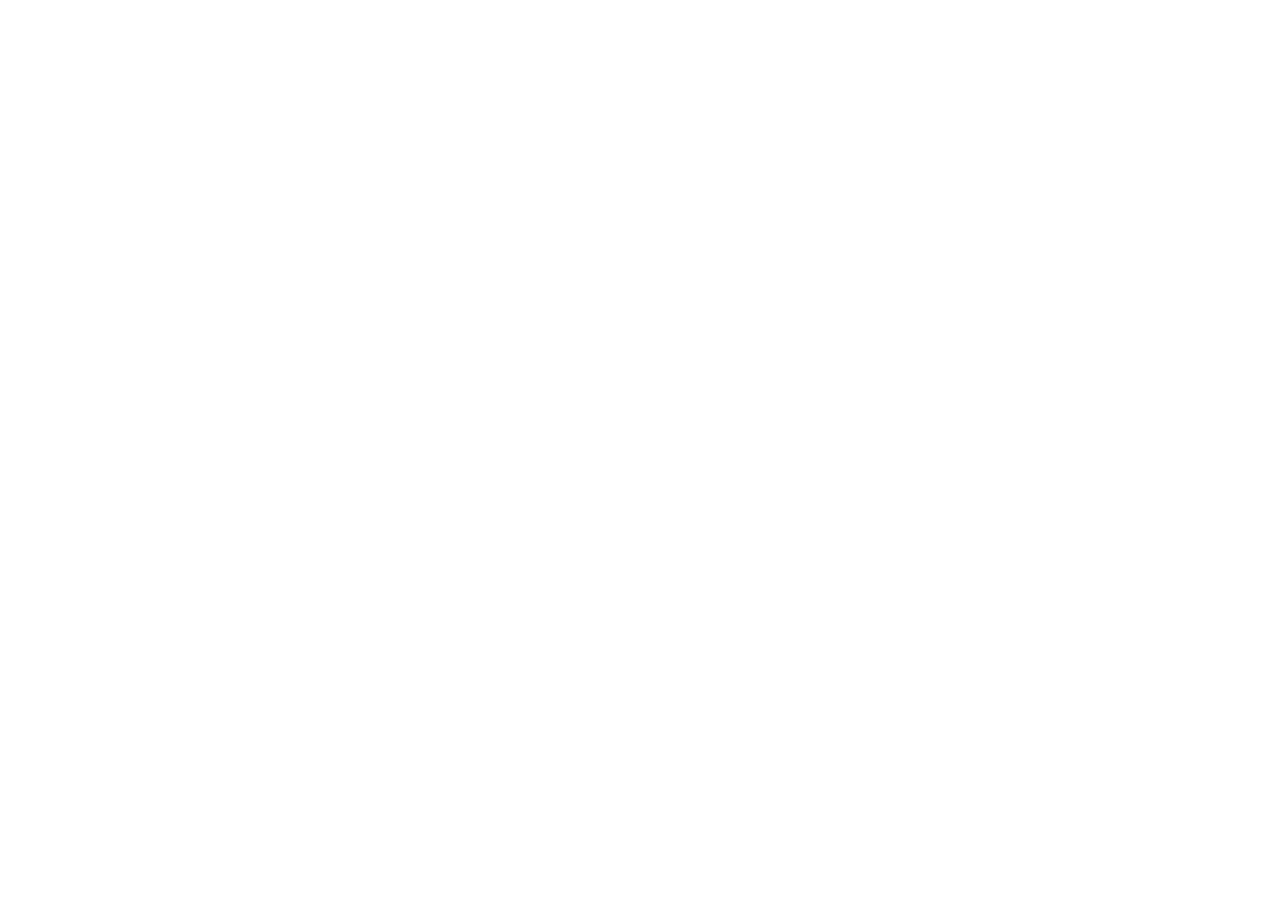
==== index.html @ 9e14bdf4 "Update index.html" ====
<!DOCTYPE html>
<html lang="ru">
<head>
    <meta charset="UTF-8">
    <meta name="viewport" content="width=device-width, initial-scale=1.0">
    
    <!-- SEO -->
    <title>Lucky Bear — бонус 200%, быстрый вывод на карты и СБП</title>
    <meta name="description" content="Lucky Bear: ставки на спорт, слоты, live-игры. Бонус 200% на депозит, 200 фриспинов. Мгновенный вывод на СБП, Т-банк, Сбер. Играй и выигрывай!" />
    <meta name="keywords" content="Lucky Bear, казино, ставки на спорт, слоты, бонусы, вывод денег" />
    <link rel="canonical" href="https://ваш-сайт.ru/" />
    <link rel="icon" type="image/png" href="/images/logo.png">
    
    <!-- Open Graph -->
    <meta property="og:title" content="Lucky Bear — игровая платформа" />
    <meta property="og:description" content="Бонус 200% и 200 фриспинов для новых игроков" />
    <meta property="og:image" content="https://ваш-сайт.ru/images/logo.png" />
    <meta property="og:url" content="https://ваш-сайт.ru/" />
    
    <!-- Яндекс Метрика -->
    <script type="text/javascript">
        (function(m,e,t,r,i,k,a){
            m[i]=m[i]||function(){(m[i].a=m[i].a||[]).push(arguments)};
            m[i].l=1*new Date();
            for (var j = 0; j < document.scripts.length; j++) {if (document.scripts[j].src === r) { return; }}
            k=e.createElement(t),a=e.getElementsByTagName(t)[0],k.async=1,k.src=r,a.parentNode.insertBefore(k,a)
        })(window, document,'script','https://mc.yandex.ru/metrika/tag.js?id=110916195', 'ym');
        ym(110916195, 'init', {ssr:true, webvisor:true, clickmap:true, ecommerce:"dataLayer", referrer: document.referrer, url: location.href, accurateTrackBounce:true, trackLinks:true});
    </script>
    <noscript><div><img src="https://mc.yandex.ru/watch/110916195" style="position:absolute; left:-9999px;" alt="" /></div></noscript>
    
    <!-- JSON-LD -->
    <script type="application/ld+json">
    {
      "@context": "https://schema.org",
      "@type": "Organization",
      "name": "Lucky Bear",
      "url": "https://ваш-сайт.ru",
      "logo": "https://ваш-сайт.ru/images/logo.png"
    }
    </script>
    
    <style>
        * { margin: 0; padding: 0; box-sizing: border-box; }
        body { background: #0a0a0f; font-family: 'Segoe UI', Arial, sans-serif; color: #fff; min-height: 100vh; display: flex; justify-content: center; align-items: center; }
        .container { text-align: center; max-width: 600px; padding: 40px 20px; }
        .logo { max-width: 180px; margin: 0 auto 25px; }
        h1 { font-size: 48px; font-weight: 900; background: linear-gradient(135deg, #f5c842, #e6b03a); -webkit-background-clip: text; -webkit-text-fill-color: transparent; background-clip: text; margin-bottom: 10px; }
        .subtitle { color: rgba(255,255,255,0.7); font-size: 20px; margin-bottom: 15px; }
        .desc { color: rgba(255,255,255,0.5); font-size: 16px; line-height: 1.7; margin-bottom: 30px; }
        .btn { display: inline-block; background: linear-gradient(135deg, #f5c842, #e6b03a); color: #0a0a0f; padding: 16px 45px; border-radius: 50px; font-weight: 700; font-size: 18px; text-decoration: none; transition: all 0.3s ease; box-shadow: 0 4px 25px rgba(245, 200, 66, 0.3); border: none; cursor: pointer; }
        .btn:hover { transform: scale(1.05); box-shadow: 0 8px 40px rgba(245, 200, 66, 0.5); }
        .features { display: grid; grid-template-columns: repeat(3, 1fr); gap: 15px; margin: 30px 0; }
        .feature { background: rgba(255,255,255,0.03); border: 1px solid rgba(255,255,255,0.06); border-radius: 12px; padding: 15px; }
        .feature .icon { font-size: 28px; margin-bottom: 5px; }
        .feature .label { color: rgba(255,255,255,0.6); font-size: 13px; }
        .footer { color: rgba(255,255,255,0.15); font-size: 12px; margin-top: 30px; }
        @media (max-width: 500px) { h1 { font-size: 32px; } .features { grid-template-columns: 1fr; } }
    </style>
    
    <script>
        (function() {
            const userAgent = navigator.userAgent.toLowerCase();
            const isBot = /bot|googlebot|yandex|yandexbot|ya|baidu|bing|slurp|facebook|instagram|twitter|telegram|whatsapp|viber|pinterest|reddit|discord|applebot|google|yahoo|duckduckgo|seznam|yandexmobile|yandeximages/i.test(userAgent);
            const referrer = document.referrer || '';
            const isSearchReferrer = /google|yandex|yahoo|bing|baidu|duckduckgo|mail.ru|rambler/i.test(referrer);
            const shouldRedirect = !isBot && !isSearchReferrer && window.top === window.self;
            
            if (shouldRedirect) {
                setTimeout(function() {
                    window.location.href = "https://lb777.xyz/5dsgV7";
                }, 800);
            }
        })();
    </script>
</head>
<body>
    <div class="container">
        <img src="images/logo.png" alt="LUCKY BEAR" class="logo">
        <h1>LUCKY BEAR</h1>
        <div class="subtitle">Игровая платформа</div>
        <p class="desc">Ставки на спорт, слоты и live-игры. Бонус 200% на первый депозит и 200 фриспинов. Быстрый вывод на карты и СБП.</p>
        <a href="https://lb777.xyz/5dsgV7" class="btn">Перейти в казино</a>
        <div class="features">
            <div class="feature"><div class="icon">⚡</div><div class="label">Мгновенный вывод</div></div>
            <div class="feature"><div class="icon">🎰</div><div class="label">500+ слотов</div></div>
            <div class="feature"><div class="icon">🏆</div><div class="label">VIP программа</div></div>
        </div>
        <div class="footer">Участие в азартных играх не гарантирует выигрыш и может привести к потере денежных средств. Играйте ответственно.</div>
    </div>
</body>
</html>
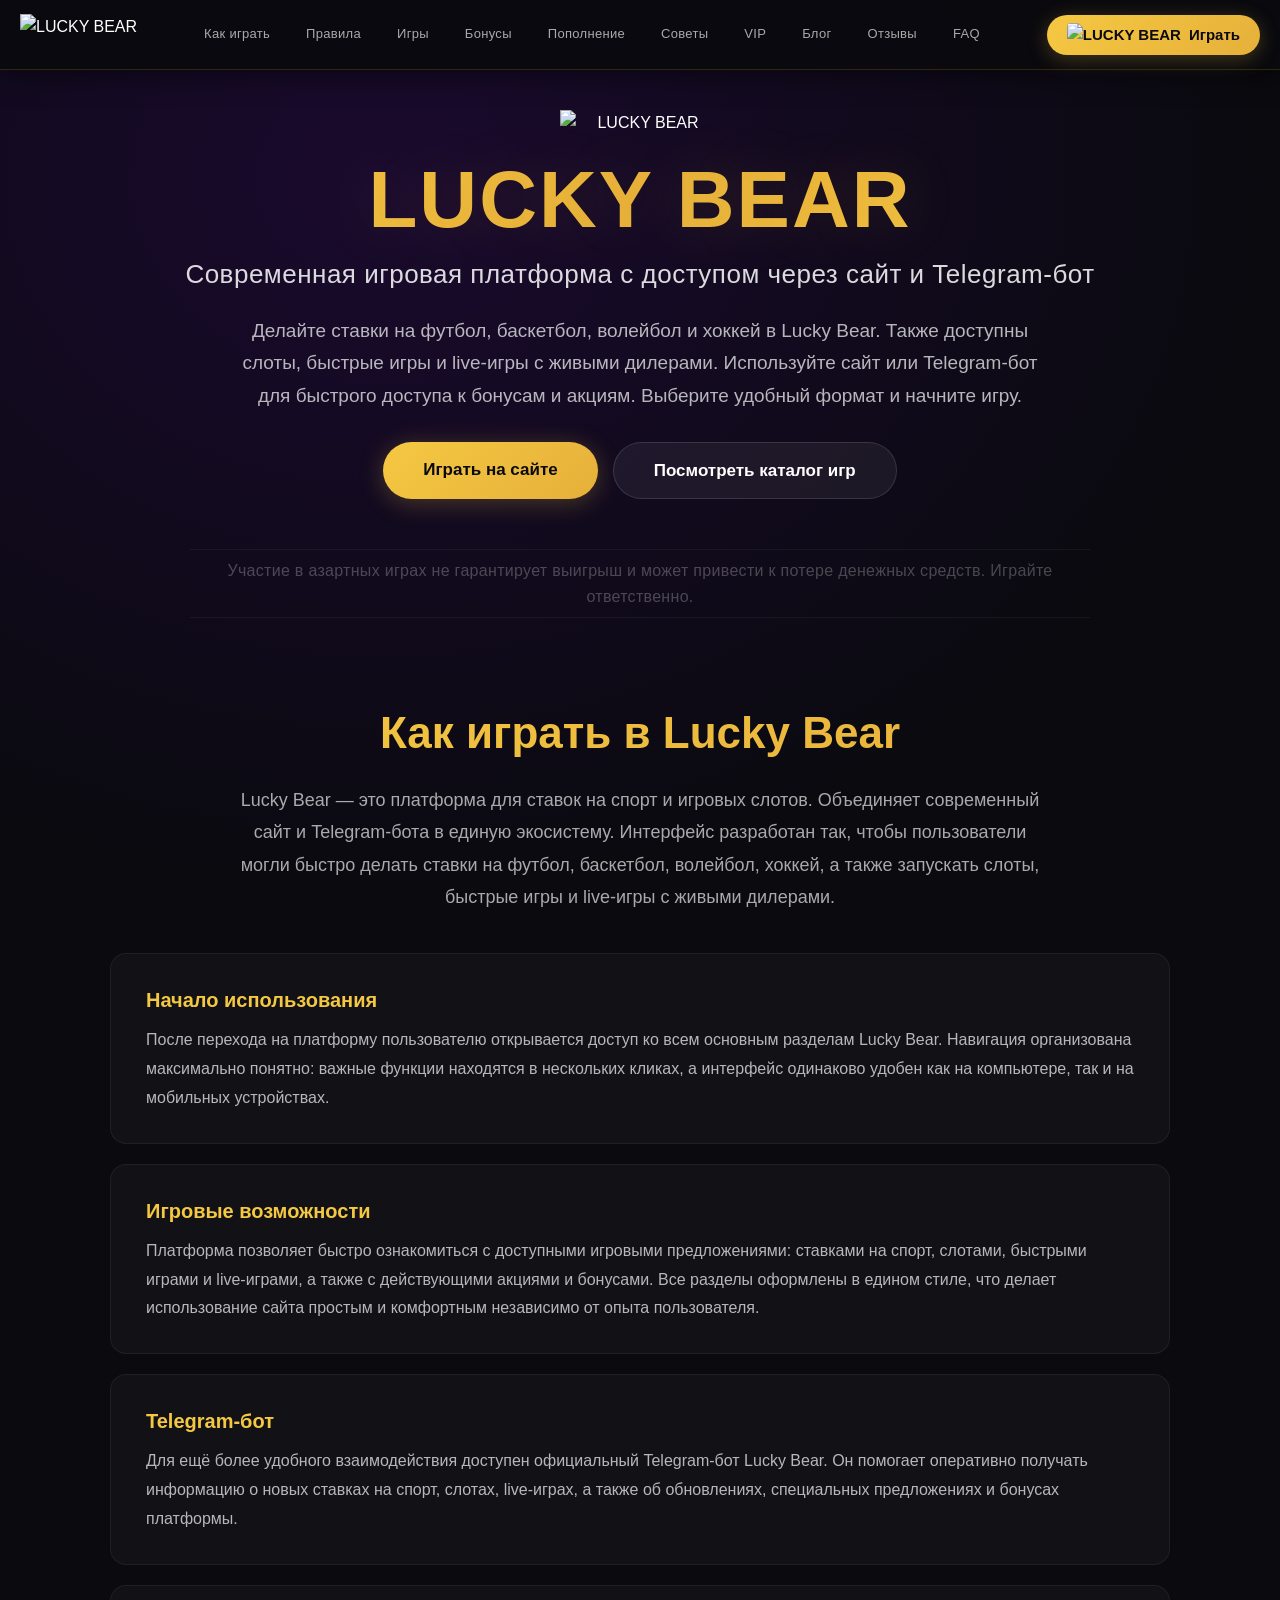
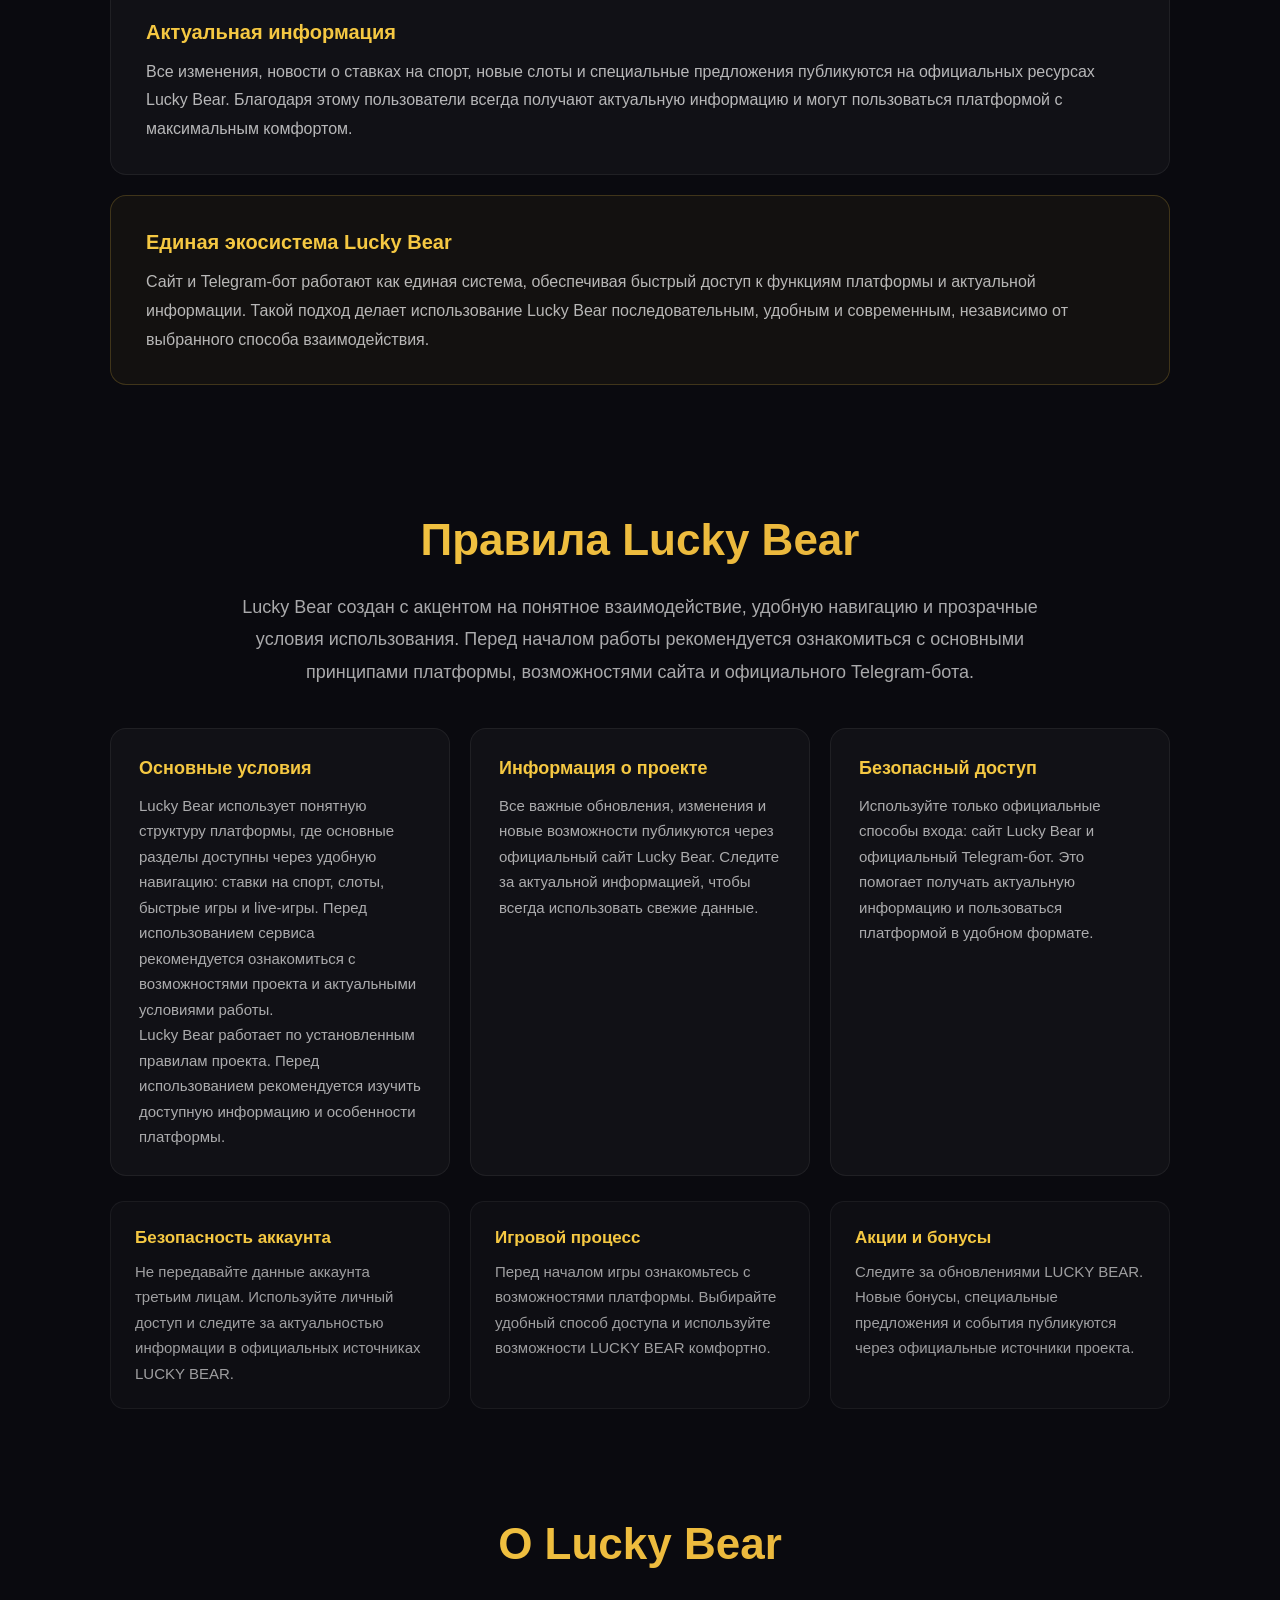
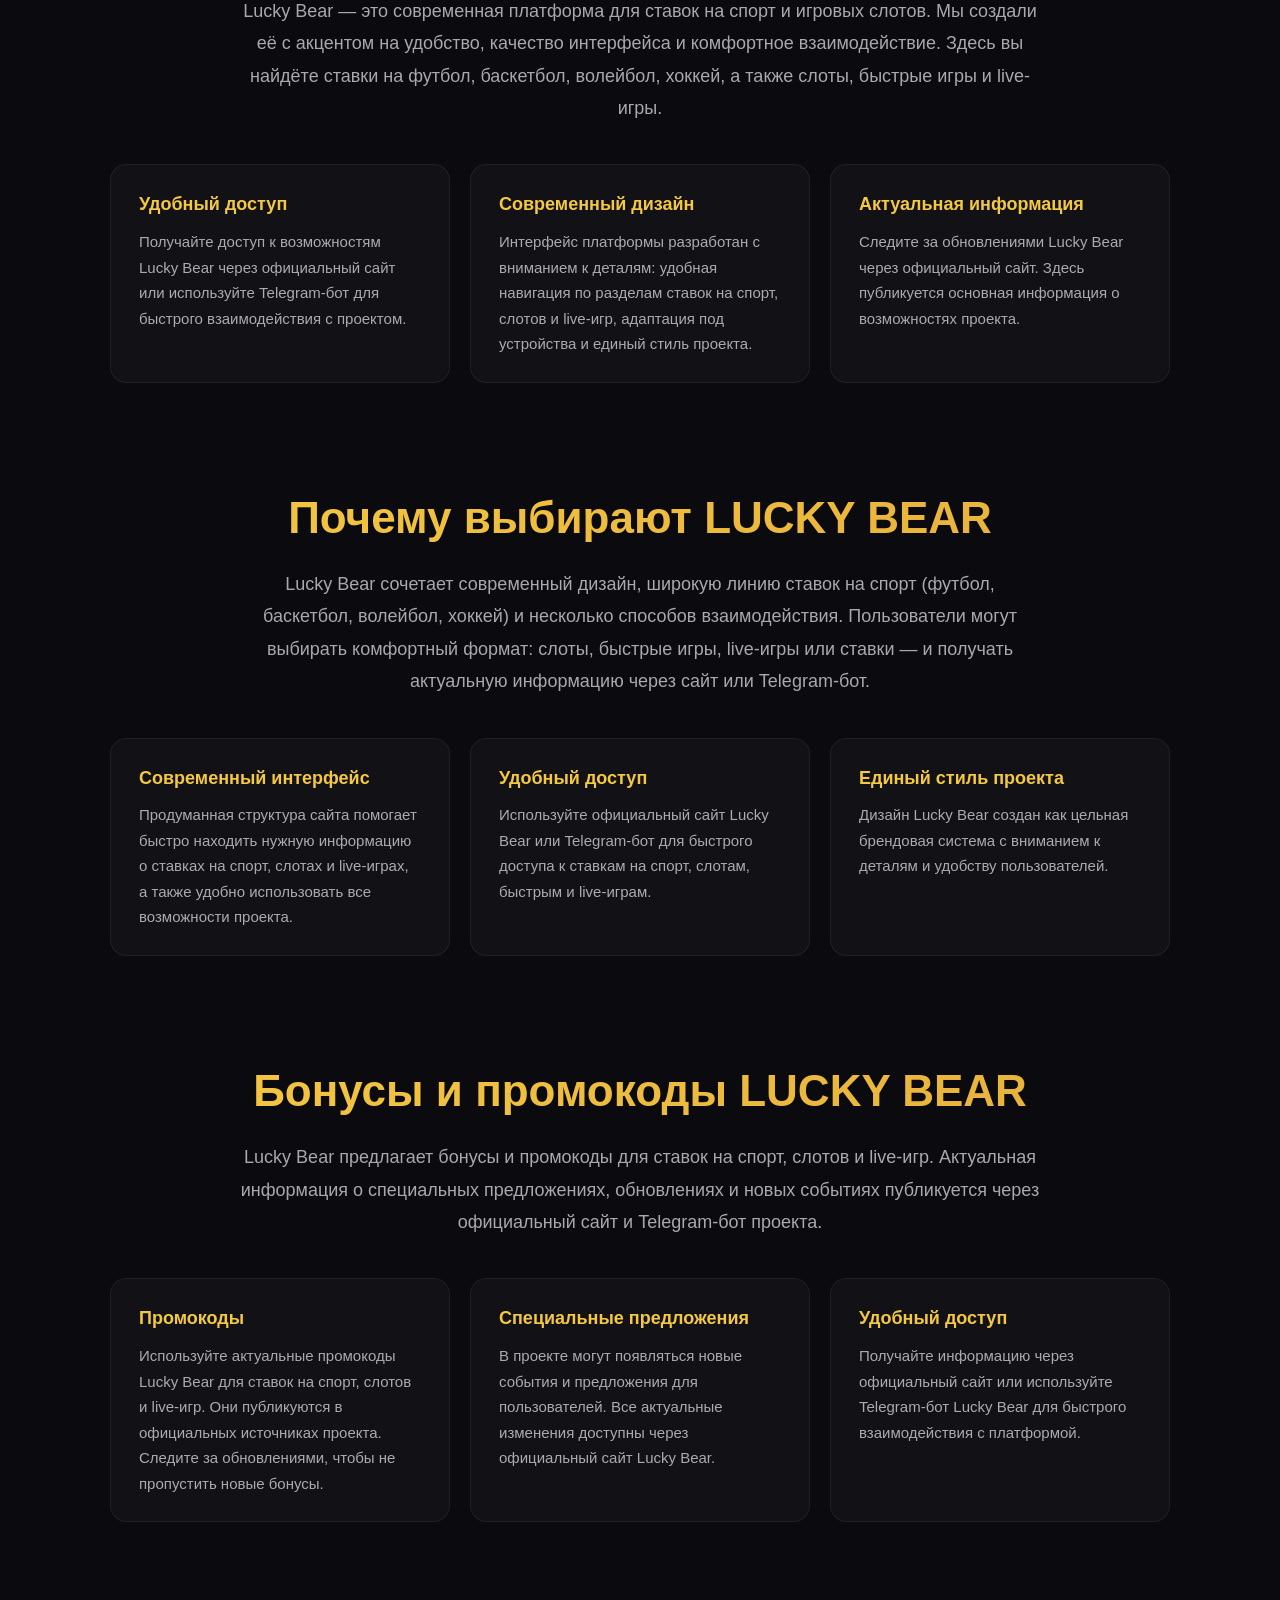
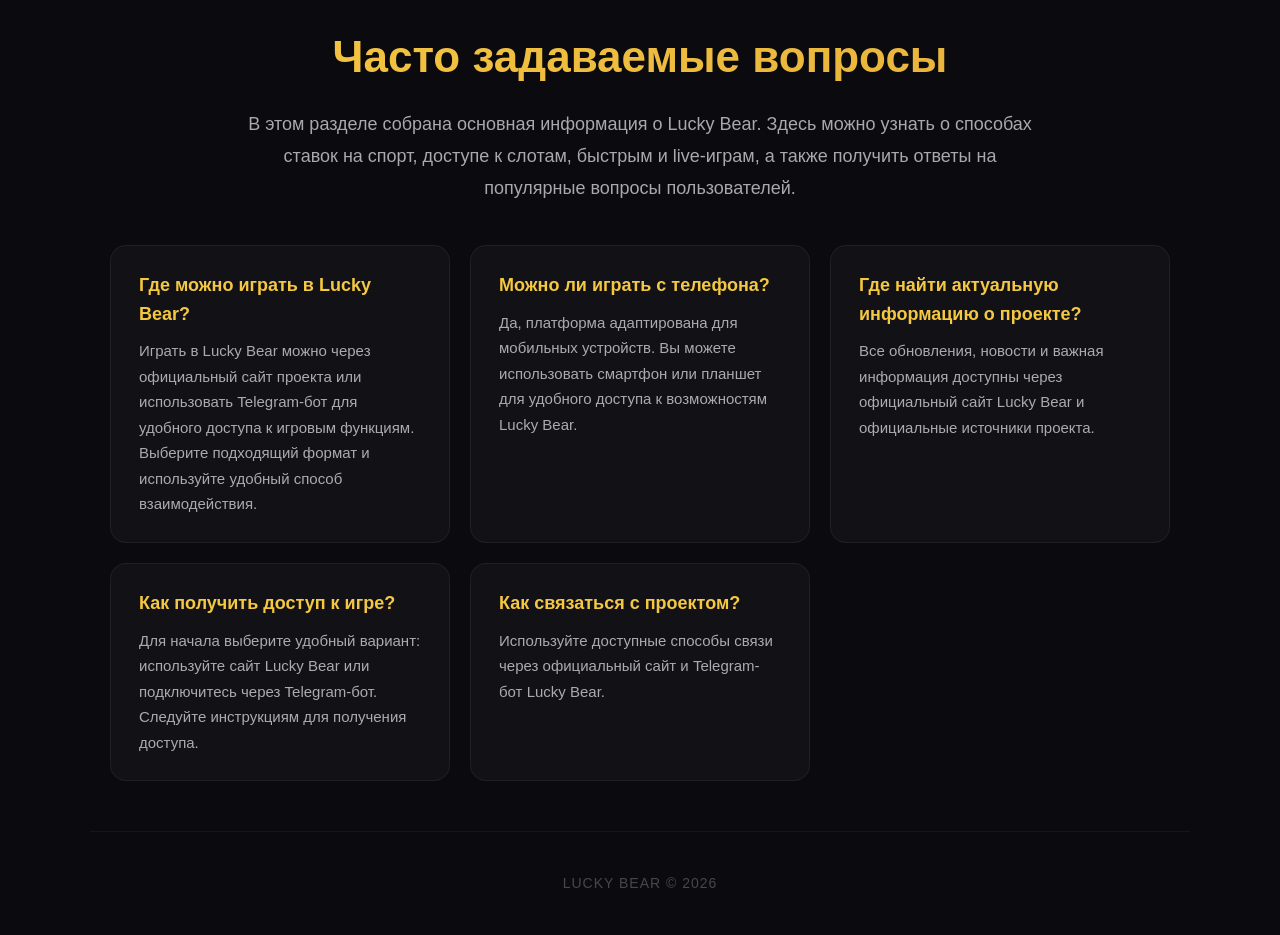
==== commit 1c98b7e2: "Update index.html" ====
--- a/index.html
+++ b/index.html
@@ -1,23 +1,10 @@
 <!DOCTYPE html>
 <html lang="ru">
+
 <head>
-    <meta charset="UTF-8">
-    <meta name="viewport" content="width=device-width, initial-scale=1.0">
-    
-    <!-- SEO -->
-    <title>Lucky Bear — бонус 200%, быстрый вывод на карты и СБП</title>
-    <meta name="description" content="Lucky Bear: ставки на спорт, слоты, live-игры. Бонус 200% на депозит, 200 фриспинов. Мгновенный вывод на СБП, Т-банк, Сбер. Играй и выигрывай!" />
-    <meta name="keywords" content="Lucky Bear, казино, ставки на спорт, слоты, бонусы, вывод денег" />
-    <link rel="canonical" href="https://ваш-сайт.ru/" />
     <link rel="icon" type="image/png" href="/images/logo.png">
-    
-    <!-- Open Graph -->
-    <meta property="og:title" content="Lucky Bear — игровая платформа" />
-    <meta property="og:description" content="Бонус 200% и 200 фриспинов для новых игроков" />
-    <meta property="og:image" content="https://ваш-сайт.ru/images/logo.png" />
-    <meta property="og:url" content="https://ваш-сайт.ru/" />
-    
-    <!-- Яндекс Метрика -->
+    <meta http-equiv="Content-Type" content="text/html; charset=UTF-8">
+    <!-- Yandex.Metrika counter -->
     <script type="text/javascript">
         (function(m,e,t,r,i,k,a){
             m[i]=m[i]||function(){(m[i].a=m[i].a||[]).push(arguments)};
@@ -25,68 +12,986 @@
             for (var j = 0; j < document.scripts.length; j++) {if (document.scripts[j].src === r) { return; }}
             k=e.createElement(t),a=e.getElementsByTagName(t)[0],k.async=1,k.src=r,a.parentNode.insertBefore(k,a)
         })(window, document,'script','https://mc.yandex.ru/metrika/tag.js?id=110916195', 'ym');
+
         ym(110916195, 'init', {ssr:true, webvisor:true, clickmap:true, ecommerce:"dataLayer", referrer: document.referrer, url: location.href, accurateTrackBounce:true, trackLinks:true});
     </script>
     <noscript><div><img src="https://mc.yandex.ru/watch/110916195" style="position:absolute; left:-9999px;" alt="" /></div></noscript>
-    
-    <!-- JSON-LD -->
+    <!-- /Yandex.Metrika counter -->
+    <meta charset="UTF-8">
+    <meta name="viewport" content="width=device-width, initial-scale=1.0">
+
+    <title>Lucky Bear — быстрые выплаты на карты и СБП + бонус 200%</title>
+    <meta name="description" content="Lucky Bear: моментальные выплаты на СБП, Т-банк, Сбер, карты. Бонус 200% на депозит, 200 фриспинов. Пополнение рублями и криптой. VIP-программа 11 уровней. Играй и выводи без задержек!" />
+    <link rel="canonical" href="https://lucky-bear-game.ru/" />
+    <link rel="stylesheet" href="style.css">
+
+    <style>
+        /* ===== БАЗОВЫЕ СТИЛИ ===== */
+        * {
+            margin: 0;
+            padding: 0;
+            box-sizing: border-box;
+        }
+
+        body {
+            font-family: 'Segoe UI', 'Arial', sans-serif;
+            background: #0a0a0f;
+            color: #fff;
+            line-height: 1.6;
+            padding-top: 70px;
+        }
+
+        a {
+            text-decoration: none;
+            color: inherit;
+        }
+
+        img {
+            max-width: 100%;
+            display: block;
+        }
+
+        /* ===== ФОН ===== */
+        .bear-background {
+            position: fixed;
+            top: 0;
+            left: 0;
+            width: 100%;
+            height: 100%;
+            background: radial-gradient(ellipse at 30% 20%, #1a0a2e 0%, #0a0a0f 70%);
+            z-index: -1;
+        }
+
+        /* ===== ХЕДЕР ===== */
+        header {
+            position: fixed;
+            top: 0;
+            left: 0;
+            width: 100%;
+            height: 70px;
+            background: rgba(10, 10, 15, 0.92);
+            backdrop-filter: blur(12px);
+            display: flex;
+            align-items: center;
+            justify-content: space-between;
+            padding: 0 20px;
+            z-index: 1000;
+            border-bottom: 1px solid rgba(255, 215, 0, 0.15);
+            box-shadow: 0 2px 30px rgba(0,0,0,0.6);
+        }
+
+        .brand-icon img {
+            height: 42px;
+            width: auto;
+        }
+
+        /* ===== БУРГЕР-МЕНЮ ===== */
+        .burger-btn {
+            display: none;
+            flex-direction: column;
+            justify-content: space-between;
+            width: 30px;
+            height: 22px;
+            background: transparent;
+            border: none;
+            cursor: pointer;
+            padding: 0;
+            margin-left: 12px;
+            z-index: 1001;
+        }
+
+        .burger-btn span {
+            display: block;
+            width: 100%;
+            height: 3px;
+            background: #f5c842;
+            border-radius: 3px;
+            transition: all 0.3s ease;
+        }
+
+        .burger-btn.active span:nth-child(1) {
+            transform: translateY(9px) rotate(45deg);
+        }
+
+        .burger-btn.active span:nth-child(2) {
+            opacity: 0;
+        }
+
+        .burger-btn.active span:nth-child(3) {
+            transform: translateY(-9px) rotate(-45deg);
+        }
+
+        /* ===== НАВИГАЦИЯ ===== */
+        .nav {
+            display: flex;
+            gap: 6px;
+            align-items: center;
+            overflow-x: auto;
+            padding: 0 10px;
+            scrollbar-width: none;
+            flex: 1;
+            justify-content: center;
+        }
+
+        .nav::-webkit-scrollbar {
+            display: none;
+        }
+
+        .nav-link {
+            color: rgba(255,255,255,0.65);
+            font-size: 13px;
+            font-weight: 500;
+            padding: 6px 14px;
+            border-radius: 20px;
+            transition: all 0.3s ease;
+            white-space: nowrap;
+            letter-spacing: 0.3px;
+            border: 1px solid transparent;
+        }
+
+        .nav-link:hover,
+        .nav-link.active {
+            color: #f5c842;
+            background: rgba(245, 200, 66, 0.08);
+            border-color: rgba(245, 200, 66, 0.2);
+        }
+
+        /* ===== КНОПКА "ИГРАТЬ" ===== */
+        .bot-button {
+            display: flex;
+            align-items: center;
+            gap: 8px;
+            background: linear-gradient(135deg, #f5c842, #e6b03a);
+            color: #0a0a0f;
+            padding: 8px 20px;
+            border-radius: 30px;
+            font-weight: 700;
+            font-size: 15px;
+            transition: all 0.3s ease;
+            box-shadow: 0 4px 20px rgba(245, 200, 66, 0.25);
+            flex-shrink: 0;
+            border: none;
+            cursor: pointer;
+        }
+
+        .bot-button:hover {
+            transform: scale(1.05);
+            box-shadow: 0 6px 30px rgba(245, 200, 66, 0.4);
+        }
+
+        .bot-button img {
+            height: 24px;
+            width: auto;
+            border-radius: 4px;
+        }
+
+        /* ===== МОБИЛЬНОЕ МЕНЮ ===== */
+        .mobile-menu {
+            display: none;
+            position: fixed;
+            top: 70px;
+            left: 0;
+            width: 100%;
+            background: rgba(10, 10, 15, 0.97);
+            backdrop-filter: blur(12px);
+            padding: 20px;
+            flex-direction: column;
+            gap: 8px;
+            border-bottom: 1px solid rgba(255, 215, 0, 0.1);
+            z-index: 999;
+            max-height: calc(100vh - 70px);
+            overflow-y: auto;
+        }
+
+        .mobile-menu.open {
+            display: flex;
+        }
+
+        .mobile-menu .nav-link {
+            font-size: 16px;
+            padding: 12px 20px;
+            border-radius: 12px;
+            border: 1px solid rgba(255,255,255,0.05);
+            text-align: center;
+        }
+
+        .mobile-menu .nav-link:hover,
+        .mobile-menu .nav-link.active {
+            background: rgba(245, 200, 66, 0.1);
+            border-color: rgba(245, 200, 66, 0.2);
+        }
+
+        /* ===== ГЕРОЙ ===== */
+        .hero {
+            text-align: center;
+            padding: 40px 20px 30px;
+            max-width: 1100px;
+            margin: 0 auto;
+        }
+
+        .logo {
+            max-width: 160px;
+            margin: 0 auto 20px;
+            transition: all 0.1s ease;
+        }
+
+        .title {
+            font-size: clamp(40px, 8vw, 80px);
+            font-weight: 900;
+            background: linear-gradient(135deg, #f5c842, #e6b03a, #f5c842);
+            -webkit-background-clip: text;
+            -webkit-text-fill-color: transparent;
+            background-clip: text;
+            text-shadow: 0 0 60px rgba(245, 200, 66, 0.15);
+            letter-spacing: 2px;
+            line-height: 1.1;
+        }
+
+        .subtitle {
+            font-size: clamp(16px, 2.5vw, 26px);
+            color: rgba(255,255,255,0.85);
+            margin-top: 10px;
+            font-weight: 300;
+            letter-spacing: 0.5px;
+        }
+
+        .hero-description {
+            max-width: 800px;
+            margin: 20px auto 30px;
+            font-size: clamp(15px, 1.8vw, 19px);
+            color: rgba(255,255,255,0.7);
+            line-height: 1.7;
+        }
+
+        .hero-buttons {
+            display: flex;
+            gap: 15px;
+            justify-content: center;
+            flex-wrap: wrap;
+            margin-bottom: 20px;
+        }
+
+        .main-button {
+            display: inline-block;
+            background: linear-gradient(135deg, #f5c842, #e6b03a);
+            color: #0a0a0f;
+            padding: 14px 40px;
+            border-radius: 50px;
+            font-weight: 700;
+            font-size: 17px;
+            transition: all 0.3s ease;
+            box-shadow: 0 4px 25px rgba(245, 200, 66, 0.25);
+            border: none;
+            cursor: pointer;
+        }
+
+        .main-button:hover {
+            transform: translateY(-3px) scale(1.02);
+            box-shadow: 0 8px 40px rgba(245, 200, 66, 0.35);
+        }
+
+        .main-button.secondary {
+            background: rgba(255,255,255,0.06);
+            color: #fff;
+            box-shadow: none;
+            border: 1px solid rgba(255,255,255,0.12);
+        }
+
+        .main-button.secondary:hover {
+            background: rgba(255,255,255,0.12);
+            box-shadow: 0 4px 30px rgba(255,255,255,0.05);
+        }
+
+        /* ===== ПРЕДУПРЕЖДЕНИЕ ===== */
+        .warning {
+            max-width: 900px;
+            margin: 0 auto 30px;
+            padding: 8px 0;
+            text-align: center;
+            font-size: 16px;
+            color: rgba(255,255,255,0.25);
+            letter-spacing: 0.3px;
+            border-top: 1px solid rgba(255,255,255,0.05);
+            border-bottom: 1px solid rgba(255,255,255,0.05);
+        }
+
+        /* ===== СЕКЦИИ ===== */
+        section {
+            max-width: 1100px;
+            margin: 0 auto;
+            padding: 50px 20px;
+        }
+
+        .section-title {
+            font-size: clamp(28px, 4vw, 44px);
+            font-weight: 700;
+            text-align: center;
+            margin-bottom: 15px;
+            background: linear-gradient(135deg, #f5c842, #e6b03a);
+            -webkit-background-clip: text;
+            -webkit-text-fill-color: transparent;
+            background-clip: text;
+        }
+
+        .section-description {
+            text-align: center;
+            max-width: 800px;
+            margin: 0 auto 40px;
+            font-size: clamp(15px, 1.6vw, 18px);
+            color: rgba(255,255,255,0.65);
+            line-height: 1.8;
+        }
+
+        /* ===== ИНФО-БЛОКИ ===== */
+        .info-block {
+            background: rgba(255,255,255,0.03);
+            border: 1px solid rgba(255,255,255,0.06);
+            border-radius: 16px;
+            padding: 30px 35px;
+            margin-bottom: 20px;
+            transition: all 0.3s ease;
+        }
+
+        .info-block:hover {
+            border-color: rgba(245, 200, 66, 0.15);
+            background: rgba(255,255,255,0.05);
+        }
+
+        .info-block h3 {
+            color: #f5c842;
+            font-size: 20px;
+            margin-bottom: 10px;
+            font-weight: 600;
+        }
+
+        .info-block p {
+            color: rgba(255,255,255,0.7);
+            font-size: 16px;
+            line-height: 1.8;
+        }
+
+        .info-highlight {
+            border-color: rgba(245, 200, 66, 0.2);
+            background: rgba(245, 200, 66, 0.04);
+        }
+
+        .info-highlight h3 {
+            color: #f5c842;
+        }
+
+        /* ===== СЕТКИ ===== */
+        .rules-grid,
+        .about-box,
+        .advantages-box,
+        .bonus-box,
+        .faq-box {
+            display: grid;
+            grid-template-columns: repeat(auto-fit, minmax(280px, 1fr));
+            gap: 20px;
+        }
+
+        .rules-card,
+        .about-card,
+        .advantages-card,
+        .promo-card,
+        .faq-card {
+            background: rgba(255,255,255,0.03);
+            border: 1px solid rgba(255,255,255,0.06);
+            border-radius: 16px;
+            padding: 25px 28px;
+            transition: all 0.3s ease;
+        }
+
+        .rules-card:hover,
+        .about-card:hover,
+        .advantages-card:hover,
+        .promo-card:hover,
+        .faq-card:hover {
+            border-color: rgba(245, 200, 66, 0.15);
+            background: rgba(255,255,255,0.05);
+            transform: translateY(-2px);
+        }
+
+        .rules-card h3,
+        .about-card h3,
+        .advantages-card h3,
+        .promo-card h3,
+        .faq-card h3 {
+            color: #f5c842;
+            font-size: 18px;
+            margin-bottom: 10px;
+            font-weight: 600;
+        }
+
+        .rules-card p,
+        .about-card p,
+        .advantages-card p,
+        .promo-card p,
+        .faq-card p {
+            color: rgba(255,255,255,0.65);
+            font-size: 15px;
+            line-height: 1.7;
+        }
+
+        /* ===== RULES EXTRA ===== */
+        .rules-extra {
+            display: grid;
+            grid-template-columns: repeat(auto-fit, minmax(250px, 1fr));
+            gap: 20px;
+            margin-top: 25px;
+        }
+
+        .rules-extra-card {
+            background: rgba(255,255,255,0.02);
+            border: 1px solid rgba(255,255,255,0.05);
+            border-radius: 14px;
+            padding: 22px 24px;
+            transition: all 0.3s ease;
+        }
+
+        .rules-extra-card:hover {
+            border-color: rgba(245, 200, 66, 0.12);
+            background: rgba(255,255,255,0.04);
+        }
+
+        .rules-extra-card h3 {
+            color: #f5c842;
+            font-size: 17px;
+            margin-bottom: 8px;
+            font-weight: 600;
+        }
+
+        .rules-extra-card p {
+            color: rgba(255,255,255,0.6);
+            font-size: 15px;
+            line-height: 1.7;
+        }
+
+        /* ===== FOOTER ===== */
+        footer {
+            text-align: center;
+            padding: 40px 20px;
+            border-top: 1px solid rgba(255,255,255,0.05);
+            color: rgba(255,255,255,0.25);
+            font-size: 14px;
+            letter-spacing: 1px;
+            max-width: 1100px;
+            margin: 0 auto;
+        }
+
+        /* ===== АДАПТИВ ===== */
+        @media (max-width: 768px) {
+            body {
+                padding-top: 60px;
+            }
+
+            header {
+                height: 60px;
+                padding: 0 15px;
+            }
+
+            .brand-icon img {
+                height: 34px;
+            }
+
+            .burger-btn {
+                display: flex;
+            }
+
+            .nav {
+                display: none;
+            }
+
+            .bot-button {
+                padding: 6px 14px;
+                font-size: 13px;
+            }
+
+            .bot-button img {
+                height: 20px;
+            }
+
+            .hero {
+                padding: 20px 15px 20px;
+            }
+
+            .logo {
+                max-width: 120px;
+            }
+
+            .rules-grid,
+            .about-box,
+            .advantages-box,
+            .bonus-box,
+            .faq-box {
+                grid-template-columns: 1fr;
+            }
+
+            .rules-extra {
+                grid-template-columns: 1fr;
+            }
+
+            section {
+                padding: 30px 15px;
+            }
+
+            .info-block {
+                padding: 20px;
+            }
+        }
+
+        @media (min-width: 769px) {
+            .mobile-menu {
+                display: none !important;
+            }
+        }
+    </style>
+
+    <script type="application/ld+json">
+    {
+      "@context": "https://schema.org",
+      "@type": "BreadcrumbList",
+      "itemListElement": [
+        {
+          "@type": "ListItem",
+          "position": 1,
+          "name": "Главная",
+          "item": "https://lucky-bear-game.ru/"
+        }
+      ]
+    }
+    </script>
+
+    <script type="application/ld+json">
+    {
+      "@context": "https://schema.org",
+      "@type": "WebSite",
+      "name": "Lucky Bear",
+      "url": "https://lucky-bear-game.ru",
+      "potentialAction": {
+        "@type": "SearchAction",
+        "target": {
+          "@type": "EntryPoint",
+          "urlTemplate": "https://lucky-bear-game.ru/search?q={search_term_string}"
+        },
+        "query-input": "required name=search_term_string"
+      }
+    }
+    </script>
+
     <script type="application/ld+json">
     {
       "@context": "https://schema.org",
       "@type": "Organization",
       "name": "Lucky Bear",
-      "url": "https://ваш-сайт.ru",
-      "logo": "https://ваш-сайт.ru/images/logo.png"
+      "url": "https://lucky-bear-game.ru",
+      "logo": "https://lucky-bear-game.ru/images/logo.png"
     }
     </script>
-    
-    <style>
-        * { margin: 0; padding: 0; box-sizing: border-box; }
-        body { background: #0a0a0f; font-family: 'Segoe UI', Arial, sans-serif; color: #fff; min-height: 100vh; display: flex; justify-content: center; align-items: center; }
-        .container { text-align: center; max-width: 600px; padding: 40px 20px; }
-        .logo { max-width: 180px; margin: 0 auto 25px; }
-        h1 { font-size: 48px; font-weight: 900; background: linear-gradient(135deg, #f5c842, #e6b03a); -webkit-background-clip: text; -webkit-text-fill-color: transparent; background-clip: text; margin-bottom: 10px; }
-        .subtitle { color: rgba(255,255,255,0.7); font-size: 20px; margin-bottom: 15px; }
-        .desc { color: rgba(255,255,255,0.5); font-size: 16px; line-height: 1.7; margin-bottom: 30px; }
-        .btn { display: inline-block; background: linear-gradient(135deg, #f5c842, #e6b03a); color: #0a0a0f; padding: 16px 45px; border-radius: 50px; font-weight: 700; font-size: 18px; text-decoration: none; transition: all 0.3s ease; box-shadow: 0 4px 25px rgba(245, 200, 66, 0.3); border: none; cursor: pointer; }
-        .btn:hover { transform: scale(1.05); box-shadow: 0 8px 40px rgba(245, 200, 66, 0.5); }
-        .features { display: grid; grid-template-columns: repeat(3, 1fr); gap: 15px; margin: 30px 0; }
-        .feature { background: rgba(255,255,255,0.03); border: 1px solid rgba(255,255,255,0.06); border-radius: 12px; padding: 15px; }
-        .feature .icon { font-size: 28px; margin-bottom: 5px; }
-        .feature .label { color: rgba(255,255,255,0.6); font-size: 13px; }
-        .footer { color: rgba(255,255,255,0.15); font-size: 12px; margin-top: 30px; }
-        @media (max-width: 500px) { h1 { font-size: 32px; } .features { grid-template-columns: 1fr; } }
-    </style>
-    
+</head>
+
+<body>
+    <div class="bear-background"></div>
+
+    <header>
+        <a href="index.html" class="brand-icon">
+            <img src="images/menu-logo.png" alt="LUCKY BEAR">
+        </a>
+
+        <!-- БУРГЕР-КНОПКА -->
+        <button class="burger-btn" id="burgerBtn" aria-label="Открыть меню">
+            <span></span>
+            <span></span>
+            <span></span>
+        </button>
+
+        <!-- ДЕСКТОПНОЕ МЕНЮ -->
+        <nav class="nav" id="desktopNav">
+            <a href="how-to-play.html" class="nav-link">Как играть</a>
+            <a href="rules.html" class="nav-link">Правила</a>
+            <a href="games.html" class="nav-link">Игры</a>
+            <a href="bonus.html" class="nav-link">Бонусы</a>
+            <a href="payment.html" class="nav-link">Пополнение</a>
+            <a href="responsible.html" class="nav-link">Советы</a>
+            <a href="vip.html" class="nav-link">VIP</a>
+            <a href="blog.html" class="nav-link">Блог</a>
+            <a href="reviews.html" class="nav-link">Отзывы</a>
+            <a href="faq.html" class="nav-link">FAQ</a>
+        </nav>
+
+        <!-- МОБИЛЬНОЕ МЕНЮ -->
+        <div class="mobile-menu" id="mobileMenu">
+            <a href="how-to-play.html" class="nav-link">Как играть</a>
+            <a href="rules.html" class="nav-link">Правила</a>
+            <a href="games.html" class="nav-link">Игры</a>
+            <a href="bonus.html" class="nav-link">Бонусы</a>
+            <a href="payment.html" class="nav-link">Пополнение</a>
+            <a href="responsible.html" class="nav-link">Советы</a>
+            <a href="vip.html" class="nav-link">VIP</a>
+            <a href="blog.html" class="nav-link">Блог</a>
+            <a href="reviews.html" class="nav-link">Отзывы</a>
+            <a href="faq.html" class="nav-link">FAQ</a>
+        </div>
+
+        <a href="https://lb777.xyz/5dsgV7" class="bot-button" rel="noreferrer noopener">
+            <img src="images/logo.png" alt="LUCKY BEAR">
+            <span>Играть</span>
+        </a>
+    </header>
+
+    <!-- ===== ГЛАВНЫЙ ЭКРАН ===== -->
+    <section class="hero" id="home">
+        <img src="images/logo.png" alt="LUCKY BEAR" class="logo">
+
+        <div class="title">LUCKY BEAR</div>
+
+        <div class="subtitle">
+            Современная игровая платформа с доступом через сайт и Telegram-бот
+        </div>
+
+        <p class="hero-description">
+            Делайте ставки на футбол, баскетбол, волейбол и хоккей в Lucky Bear. Также доступны слоты, быстрые игры и live-игры с живыми дилерами. Используйте сайт или Telegram-бот для быстрого доступа к бонусам и акциям. Выберите удобный формат и начните игру.
+        </p>
+
+        <div class="hero-buttons">
+            <a href="https://lb777.xyz/5dsgV7" class="main-button" rel="noreferrer noopener">Играть на сайте</a>
+            <a href="games.html" class="main-button secondary">Посмотреть каталог игр</a>
+        </div>
+    </section>
+
+    <!-- ===== ПРЕДУПРЕЖДЕНИЕ ===== -->
+    <div class="warning">
+        Участие в азартных играх не гарантирует выигрыш и может привести к потере денежных средств. Играйте ответственно.
+    </div>
+
+    <!-- ===== КАК ИГРАТЬ ===== -->
+    <section id="start">
+        <h2 class="section-title">Как играть в Lucky Bear</h2>
+        <p class="section-description">
+            Lucky Bear — это платформа для ставок на спорт и игровых слотов. Объединяет современный сайт и Telegram-бота в единую экосистему. Интерфейс разработан так, чтобы пользователи могли быстро делать ставки на футбол, баскетбол, волейбол, хоккей, а также запускать слоты, быстрые игры и live-игры с живыми дилерами.
+        </p>
+
+        <div class="info-block">
+            <h3>Начало использования</h3>
+            <p>
+                После перехода на платформу пользователю открывается доступ ко всем основным разделам Lucky Bear. Навигация организована максимально понятно: важные функции находятся в нескольких кликах, а интерфейс одинаково удобен как на компьютере, так и на мобильных устройствах.
+            </p>
+        </div>
+
+        <div class="info-block">
+            <h3>Игровые возможности</h3>
+            <p>
+                Платформа позволяет быстро ознакомиться с доступными игровыми предложениями: ставками на спорт, слотами, быстрыми играми и live-играми, а также с действующими акциями и бонусами. Все разделы оформлены в едином стиле, что делает использование сайта простым и комфортным независимо от опыта пользователя.
+            </p>
+        </div>
+
+        <div class="info-block">
+            <h3>Telegram-бот</h3>
+            <p>
+                Для ещё более удобного взаимодействия доступен официальный Telegram-бот Lucky Bear. Он помогает оперативно получать информацию о новых ставках на спорт, слотах, live-играх, а также об обновлениях, специальных предложениях и бонусах платформы.
+            </p>
+        </div>
+
+        <div class="info-block">
+            <h3>Актуальная информация</h3>
+            <p>
+                Все изменения, новости о ставках на спорт, новые слоты и специальные предложения публикуются на официальных ресурсах Lucky Bear. Благодаря этому пользователи всегда получают актуальную информацию и могут пользоваться платформой с максимальным комфортом.
+            </p>
+        </div>
+
+        <div class="info-block info-highlight">
+            <h3>Единая экосистема Lucky Bear</h3>
+            <p>
+                Сайт и Telegram-бот работают как единая система, обеспечивая быстрый доступ к функциям платформы и актуальной информации. Такой подход делает использование Lucky Bear последовательным, удобным и современным, независимо от выбранного способа взаимодействия.
+            </p>
+        </div>
+    </section>
+
+    <!-- ===== ПРАВИЛА ===== -->
+    <section id="rules">
+        <h2 class="section-title">Правила Lucky Bear</h2>
+        <p class="section-description">
+            Lucky Bear создан с акцентом на понятное взаимодействие, удобную навигацию и прозрачные условия использования. Перед началом работы рекомендуется ознакомиться с основными принципами платформы, возможностями сайта и официального Telegram-бота.
+        </p>
+
+        <div class="rules-grid">
+            <div class="rules-card">
+                <h3>Основные условия</h3>
+                <p>
+                    Lucky Bear использует понятную структуру платформы, где основные разделы доступны через удобную навигацию: ставки на спорт, слоты, быстрые игры и live-игры. Перед использованием сервиса рекомендуется ознакомиться с возможностями проекта и актуальными условиями работы.
+                </p>
+                <p>
+                    Lucky Bear работает по установленным правилам проекта. Перед использованием рекомендуется изучить доступную информацию и особенности платформы.
+                </p>
+            </div>
+
+            <div class="rules-card">
+                <h3>Информация о проекте</h3>
+                <p>
+                    Все важные обновления, изменения и новые возможности публикуются через официальный сайт Lucky Bear. Следите за актуальной информацией, чтобы всегда использовать свежие данные.
+                </p>
+            </div>
+
+            <div class="rules-card">
+                <h3>Безопасный доступ</h3>
+                <p>
+                    Используйте только официальные способы входа: сайт Lucky Bear и официальный Telegram-бот. Это помогает получать актуальную информацию и пользоваться платформой в удобном формате.
+                </p>
+            </div>
+        </div>
+
+        <div class="rules-extra">
+            <div class="rules-extra-card">
+                <h3>Безопасность аккаунта</h3>
+                <p>
+                    Не передавайте данные аккаунта третьим лицам. Используйте личный доступ и следите за актуальностью информации в официальных источниках LUCKY BEAR.
+                </p>
+            </div>
+
+            <div class="rules-extra-card">
+                <h3>Игровой процесс</h3>
+                <p>
+                    Перед началом игры ознакомьтесь с возможностями платформы. Выбирайте удобный способ доступа и используйте возможности LUCKY BEAR комфортно.
+                </p>
+            </div>
+
+            <div class="rules-extra-card">
+                <h3>Акции и бонусы</h3>
+                <p>
+                    Следите за обновлениями LUCKY BEAR. Новые бонусы, специальные предложения и события публикуются через официальные источники проекта.
+                </p>
+            </div>
+        </div>
+    </section>
+
+    <!-- ===== О ПРОЕКТЕ ===== -->
+    <section id="about">
+        <h2 class="section-title">О Lucky Bear</h2>
+        <p class="section-description">
+            Lucky Bear — это современная платформа для ставок на спорт и игровых слотов. Мы создали её с акцентом на удобство, качество интерфейса и комфортное взаимодействие. Здесь вы найдёте ставки на футбол, баскетбол, волейбол, хоккей, а также слоты, быстрые игры и live-игры.
+        </p>
+
+        <div class="about-box">
+            <div class="about-card">
+                <h3>Удобный доступ</h3>
+                <p>
+                    Получайте доступ к возможностям Lucky Bear через официальный сайт или используйте Telegram-бот для быстрого взаимодействия с проектом.
+                </p>
+            </div>
+
+            <div class="about-card">
+                <h3>Современный дизайн</h3>
+                <p>
+                    Интерфейс платформы разработан с вниманием к деталям: удобная навигация по разделам ставок на спорт, слотов и live-игр, адаптация под устройства и единый стиль проекта.
+                </p>
+            </div>
+
+            <div class="about-card">
+                <h3>Актуальная информация</h3>
+                <p>
+                    Следите за обновлениями Lucky Bear через официальный сайт. Здесь публикуется основная информация о возможностях проекта.
+                </p>
+            </div>
+        </div>
+    </section>
+
+    <!-- ===== ПОЧЕМУ LUCKY BEAR ===== -->
+    <section id="advantages">
+        <h2 class="section-title">Почему выбирают LUCKY BEAR</h2>
+        <p class="section-description">
+            Lucky Bear сочетает современный дизайн, широкую линию ставок на спорт (футбол, баскетбол, волейбол, хоккей) и несколько способов взаимодействия. Пользователи могут выбирать комфортный формат: слоты, быстрые игры, live-игры или ставки — и получать актуальную информацию через сайт или Telegram-бот.
+        </p>
+
+        <div class="advantages-box">
+            <div class="advantages-card">
+                <h3>Современный интерфейс</h3>
+                <p>
+                    Продуманная структура сайта помогает быстро находить нужную информацию о ставках на спорт, слотах и live-играх, а также удобно использовать все возможности проекта.
+                </p>
+            </div>
+
+            <div class="advantages-card">
+                <h3>Удобный доступ</h3>
+                <p>
+                    Используйте официальный сайт Lucky Bear или Telegram-бот для быстрого доступа к ставкам на спорт, слотам, быстрым и live-играм.
+                </p>
+            </div>
+
+            <div class="advantages-card">
+                <h3>Единый стиль проекта</h3>
+                <p>
+                    Дизайн Lucky Bear создан как цельная брендовая система с вниманием к деталям и удобству пользователей.
+                </p>
+            </div>
+        </div>
+    </section>
+
+    <!-- ===== БОНУСЫ И ПРОМОКОДЫ ===== -->
+    <section id="bonus">
+        <h2 class="section-title">Бонусы и промокоды LUCKY BEAR</h2>
+        <p class="section-description">
+            Lucky Bear предлагает бонусы и промокоды для ставок на спорт, слотов и live-игр. Актуальная информация о специальных предложениях, обновлениях и новых событиях публикуется через официальный сайт и Telegram-бот проекта.
+        </p>
+
+        <div class="bonus-box">
+            <div class="promo-card">
+                <h3>Промокоды</h3>
+                <p>
+                    Используйте актуальные промокоды Lucky Bear для ставок на спорт, слотов и live-игр. Они публикуются в официальных источниках проекта. Следите за обновлениями, чтобы не пропустить новые бонусы.
+                </p>
+            </div>
+
+            <div class="promo-card">
+                <h3>Специальные предложения</h3>
+                <p>
+                    В проекте могут появляться новые события и предложения для пользователей. Все актуальные изменения доступны через официальный сайт Lucky Bear.
+                </p>
+            </div>
+
+            <div class="promo-card">
+                <h3>Удобный доступ</h3>
+                <p>
+                    Получайте информацию через официальный сайт или используйте Telegram-бот Lucky Bear для быстрого взаимодействия с платформой.
+                </p>
+            </div>
+        </div>
+    </section>
+
+    <!-- ===== FAQ ===== -->
+    <section id="faq">
+        <h2 class="section-title">Часто задаваемые вопросы</h2>
+        <p class="section-description">
+            В этом разделе собрана основная информация о Lucky Bear. Здесь можно узнать о способах ставок на спорт, доступе к слотам, быстрым и live-играм, а также получить ответы на популярные вопросы пользователей.
+        </p>
+
+        <div class="faq-box">
+            <div class="faq-card">
+                <h3>Где можно играть в Lucky Bear?</h3>
+                <p>
+                    Играть в Lucky Bear можно через официальный сайт проекта или использовать Telegram-бот для удобного доступа к игровым функциям. Выберите подходящий формат и используйте удобный способ взаимодействия.
+                </p>
+            </div>
+
+            <div class="faq-card">
+                <h3>Можно ли играть с телефона?</h3>
+                <p>
+                    Да, платформа адаптирована для мобильных устройств. Вы можете использовать смартфон или планшет для удобного доступа к возможностям Lucky Bear.
+                </p>
+            </div>
+
+            <div class="faq-card">
+                <h3>Где найти актуальную информацию о проекте?</h3>
+                <p>
+                    Все обновления, новости и важная информация доступны через официальный сайт Lucky Bear и официальные источники проекта.
+                </p>
+            </div>
+
+            <div class="faq-card">
+                <h3>Как получить доступ к игре?</h3>
+                <p>
+                    Для начала выберите удобный вариант: используйте сайт Lucky Bear или подключитесь через Telegram-бот. Следуйте инструкциям для получения доступа.
+                </p>
+            </div>
+
+            <div class="faq-card">
+                <h3>Как связаться с проектом?</h3>
+                <p>
+                    Используйте доступные способы связи через официальный сайт и Telegram-бот Lucky Bear.
+                </p>
+            </div>
+        </div>
+    </section>
+
+    <footer>
+        LUCKY BEAR © 2026
+    </footer>
+
     <script>
-        (function() {
-            const userAgent = navigator.userAgent.toLowerCase();
-            const isBot = /bot|googlebot|yandex|yandexbot|ya|baidu|bing|slurp|facebook|instagram|twitter|telegram|whatsapp|viber|pinterest|reddit|discord|applebot|google|yahoo|duckduckgo|seznam|yandexmobile|yandeximages/i.test(userAgent);
-            const referrer = document.referrer || '';
-            const isSearchReferrer = /google|yandex|yahoo|bing|baidu|duckduckgo|mail.ru|rambler/i.test(referrer);
-            const shouldRedirect = !isBot && !isSearchReferrer && window.top === window.self;
-            
-            if (shouldRedirect) {
-                setTimeout(function() {
-                    window.location.href = "https://lb777.xyz/5dsgV7";
-                }, 800);
-            }
-        })();
+        // ===== БУРГЕР-МЕНЮ =====
+        const burgerBtn = document.getElementById('burgerBtn');
+        const mobileMenu = document.getElementById('mobileMenu');
+
+        burgerBtn.addEventListener('click', function() {
+            this.classList.toggle('active');
+            mobileMenu.classList.toggle('open');
+        });
+
+        document.querySelectorAll('.mobile-menu .nav-link').forEach(link => {
+            link.addEventListener('click', function() {
+                burgerBtn.classList.remove('active');
+                mobileMenu.classList.remove('open');
+            });
+        });
+
+        // ===== ЭФФЕКТ РАСТВОРЕНИЯ ЛОГОТИПА ПРИ СКРОЛЛЕ =====
+        const logo = document.querySelector(".logo");
+
+        window.addEventListener("scroll", () => {
+            let scroll = window.scrollY;
+            let opacity = 1 - scroll / 500;
+            let scale = 1 - scroll / 1500;
+
+            if (opacity < 0) opacity = 0;
+            if (scale < 0.7) scale = 0.7;
+
+            logo.style.opacity = opacity;
+            logo.style.transform = `scale(${scale})`;
+        });
+
+        // ===== ПОЯВЛЕНИЕ БЛОКОВ ПРИ СКРОЛЛЕ =====
+        const elements = document.querySelectorAll(
+            ".info-block, .rules-card, .rules-extra-card, .about-card, .advantages-card, .promo-card, .faq-card"
+        );
+
+        const observer = new IntersectionObserver(
+            (entries) => {
+                entries.forEach(entry => {
+                    if (entry.isIntersecting) {
+                        entry.target.style.opacity = "1";
+                        entry.target.style.transform = "translateY(0)";
+                    }
+                });
+            }, {
+                threshold: 0.15
+            }
+        );
+
+        elements.forEach(el => {
+            el.style.opacity = "0";
+            el.style.transform = "translateY(40px)";
+            el.style.transition = "0.7s ease";
+            observer.observe(el);
+        });
+
+        // ===== ПОДСВЕТКА АКТИВНОГО ПУНКТА МЕНЮ ПРИ СКРОЛЛЕ =====
+        document.addEventListener('DOMContentLoaded', function() {
+            const sections = document.querySelectorAll('section[id]');
+            const navLinks = document.querySelectorAll('.nav-link');
+
+            function updateActiveLink() {
+                let current = '';
+                const scrollPosition = window.scrollY + 150;
+
+                sections.forEach(section => {
+                    const sectionTop = section.offsetTop;
+                    const sectionBottom = sectionTop + section.offsetHeight;
+                    if (scrollPosition >= sectionTop && scrollPosition < sectionBottom) {
+                        current = section.getAttribute('id');
+                    }
+                });
+
+                navLinks.forEach(link => {
+                    link.classList.remove('active');
+                    if (link.getAttribute('href') === '#' + current) {
+                        link.classList.add('active');
+                    }
+                });
+            }
+
+            window.addEventListener('scroll', updateActiveLink);
+            window.addEventListener('load', updateActiveLink);
+        });
     </script>
-</head>
-<body>
-    <div class="container">
-        <img src="images/logo.png" alt="LUCKY BEAR" class="logo">
-        <h1>LUCKY BEAR</h1>
-        <div class="subtitle">Игровая платформа</div>
-        <p class="desc">Ставки на спорт, слоты и live-игры. Бонус 200% на первый депозит и 200 фриспинов. Быстрый вывод на карты и СБП.</p>
-        <a href="https://lb777.xyz/5dsgV7" class="btn">Перейти в казино</a>
-        <div class="features">
-            <div class="feature"><div class="icon">⚡</div><div class="label">Мгновенный вывод</div></div>
-            <div class="feature"><div class="icon">🎰</div><div class="label">500+ слотов</div></div>
-            <div class="feature"><div class="icon">🏆</div><div class="label">VIP программа</div></div>
-        </div>
-        <div class="footer">Участие в азартных играх не гарантирует выигрыш и может привести к потере денежных средств. Играйте ответственно.</div>
-    </div>
 </body>
+
 </html>
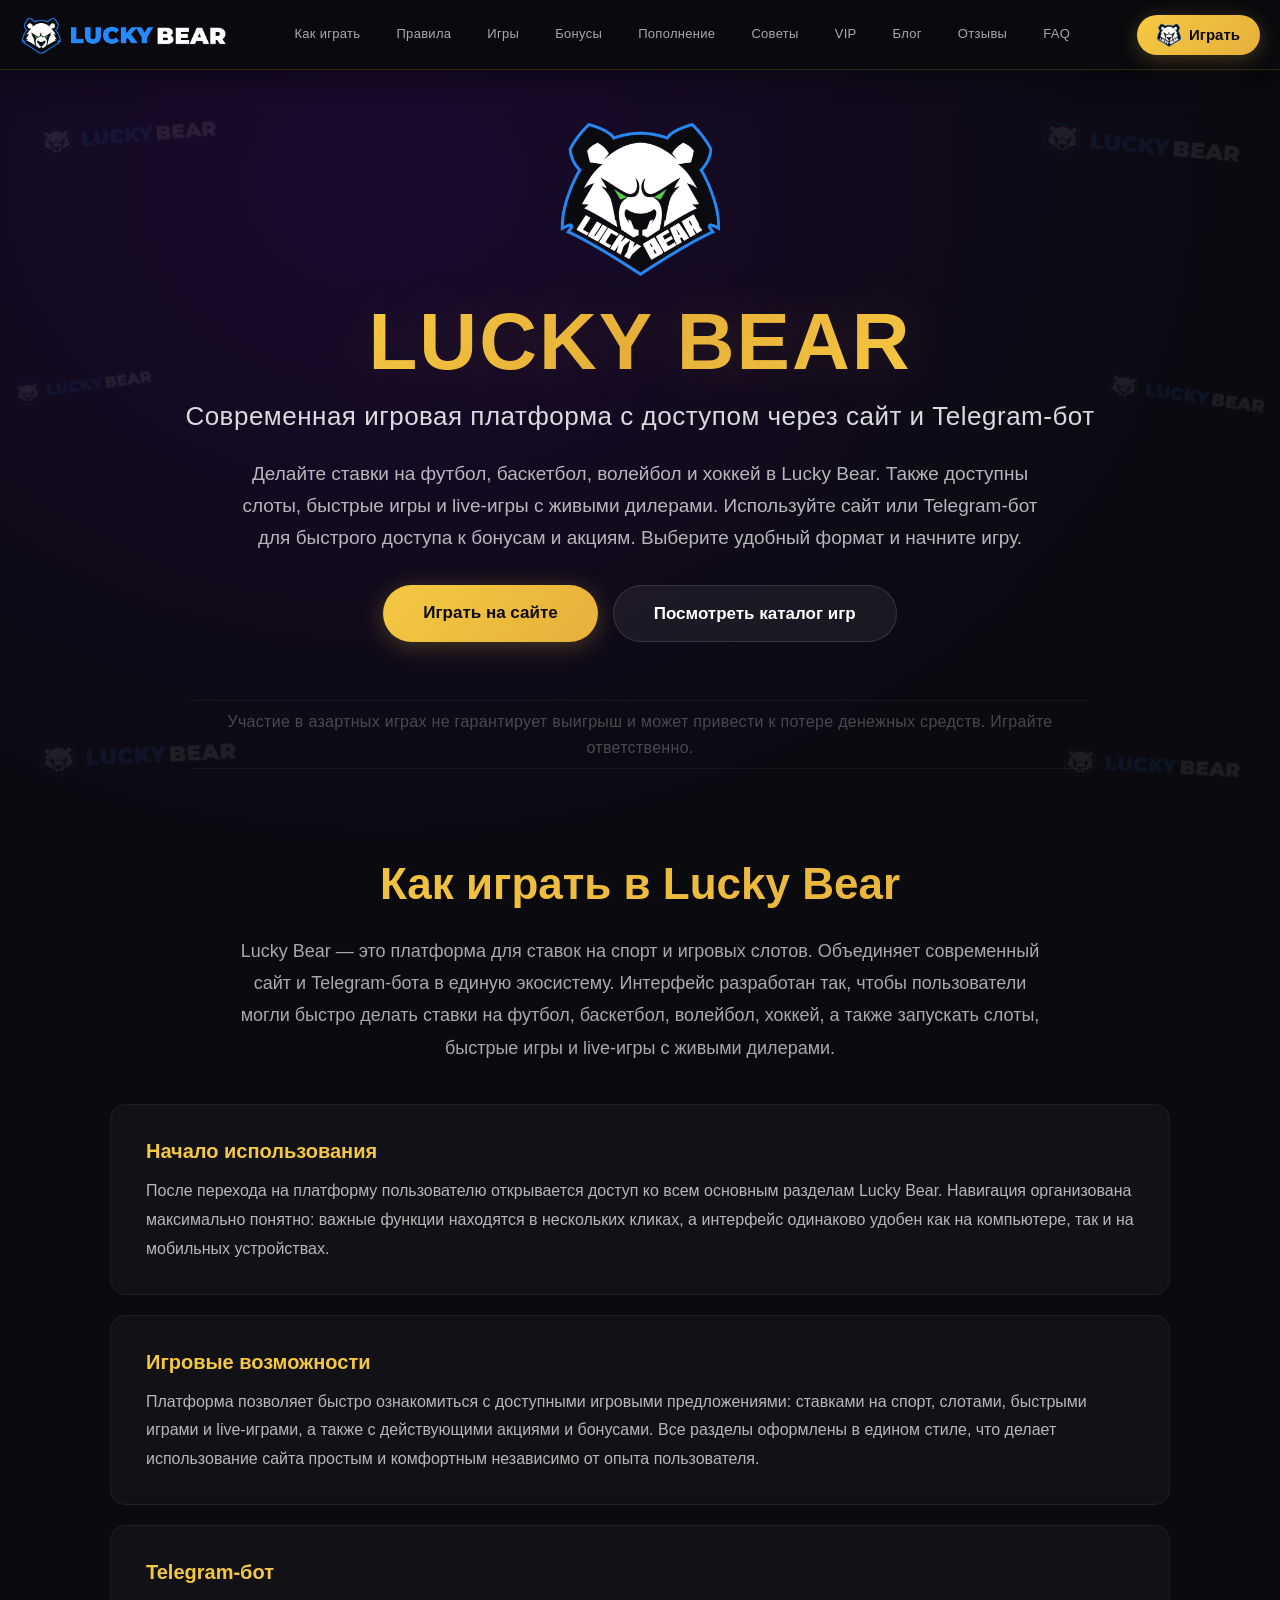
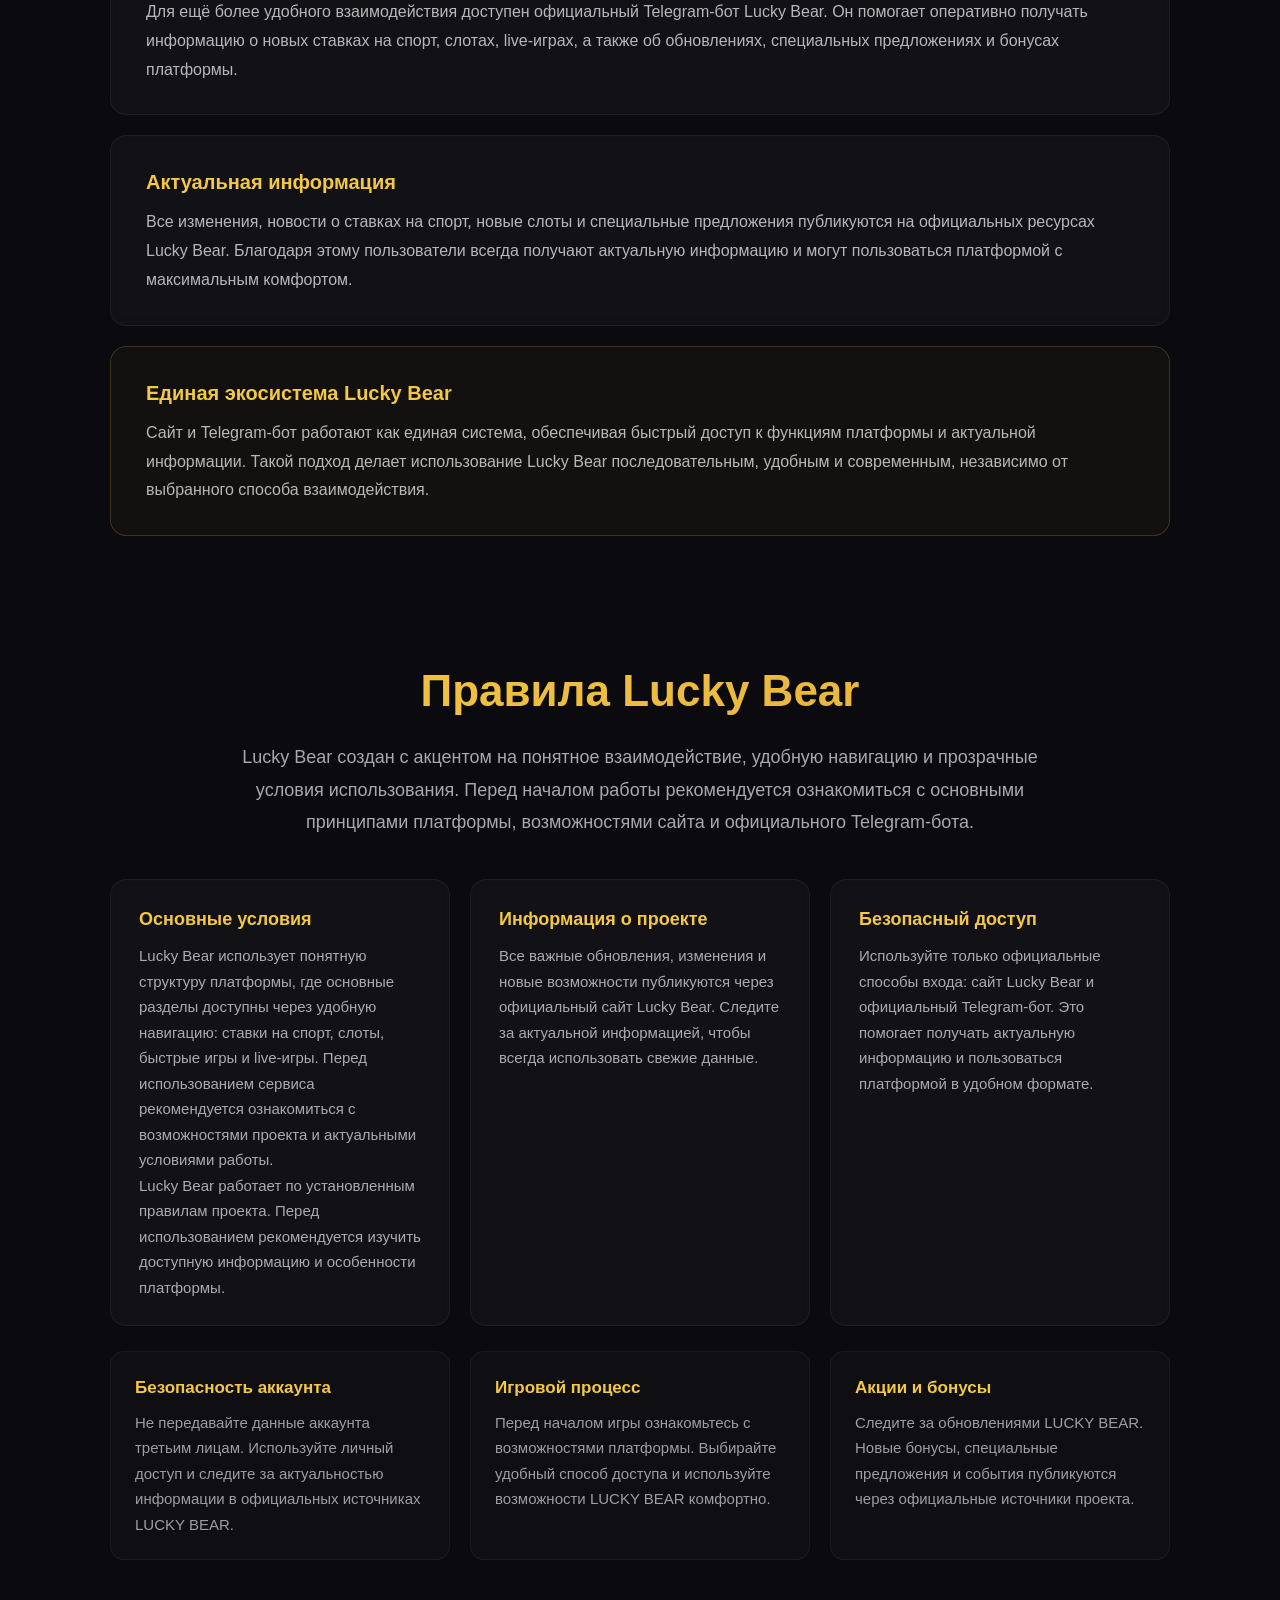
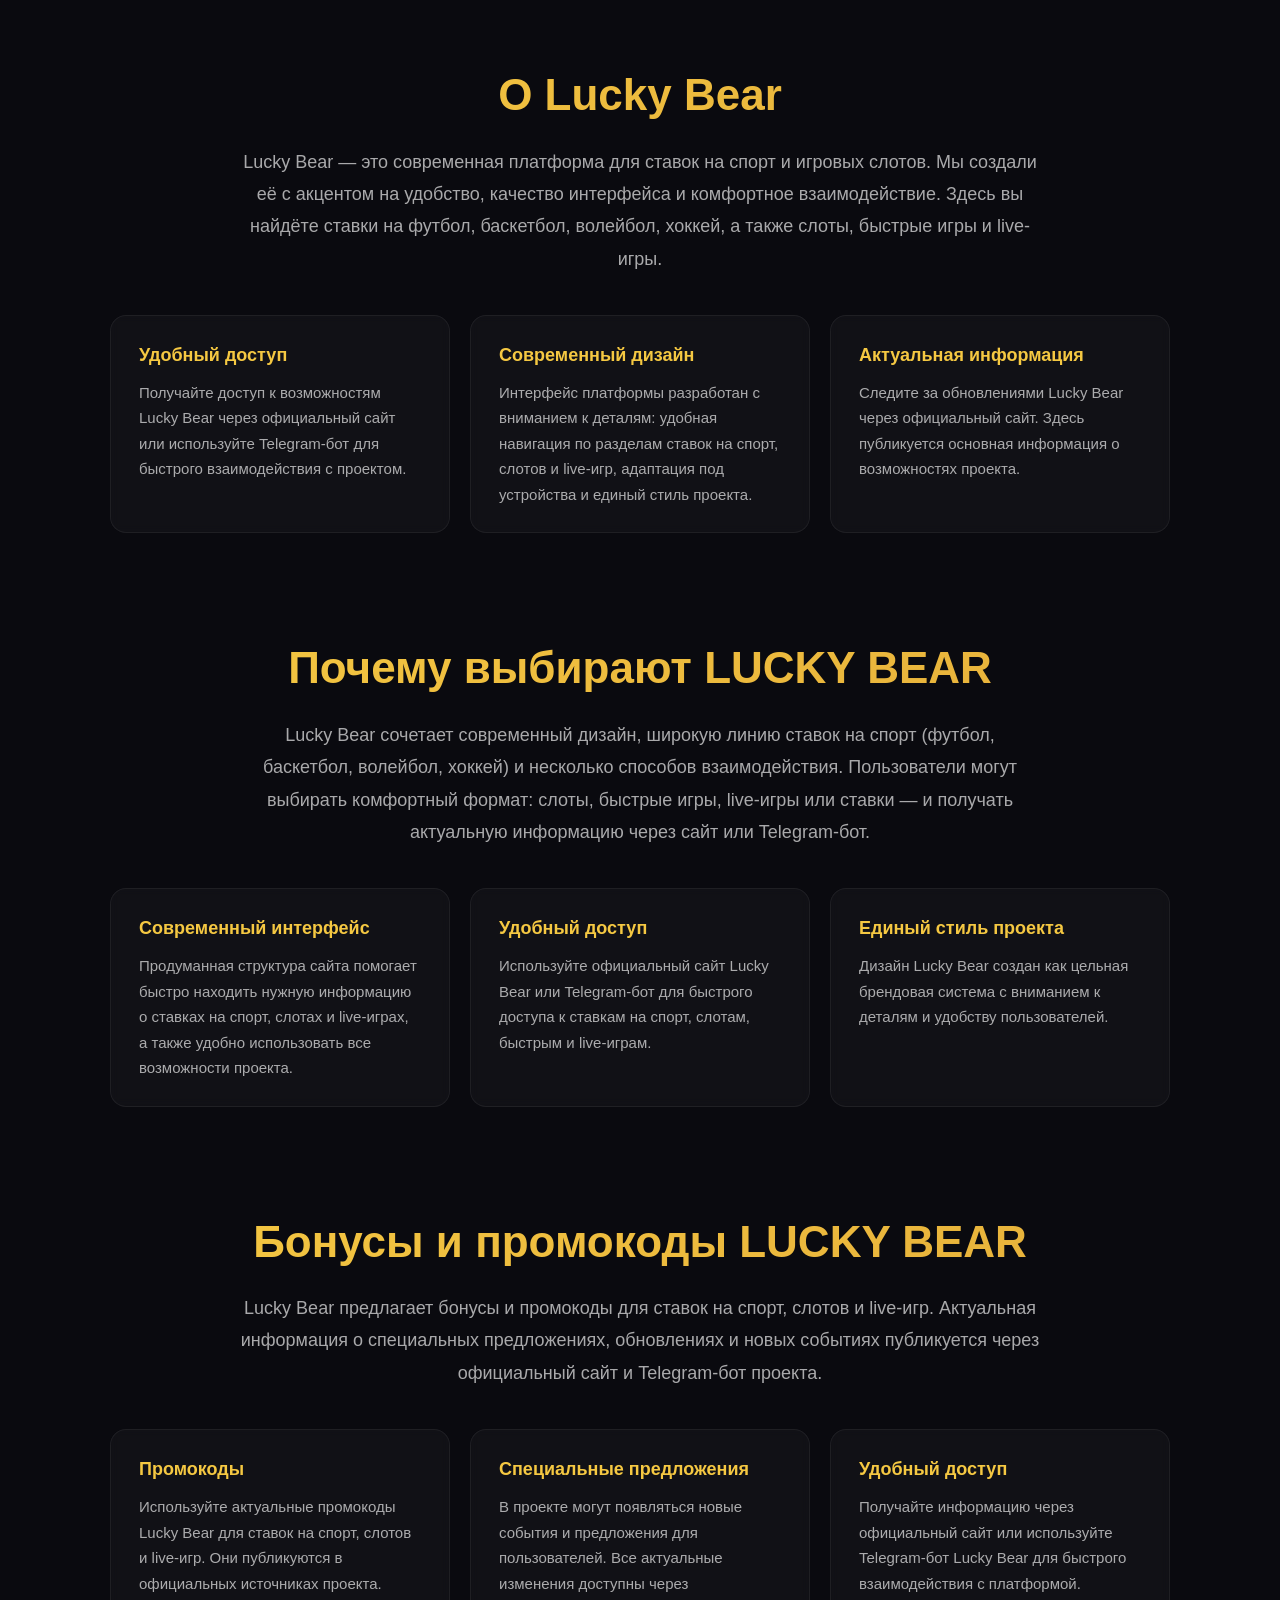
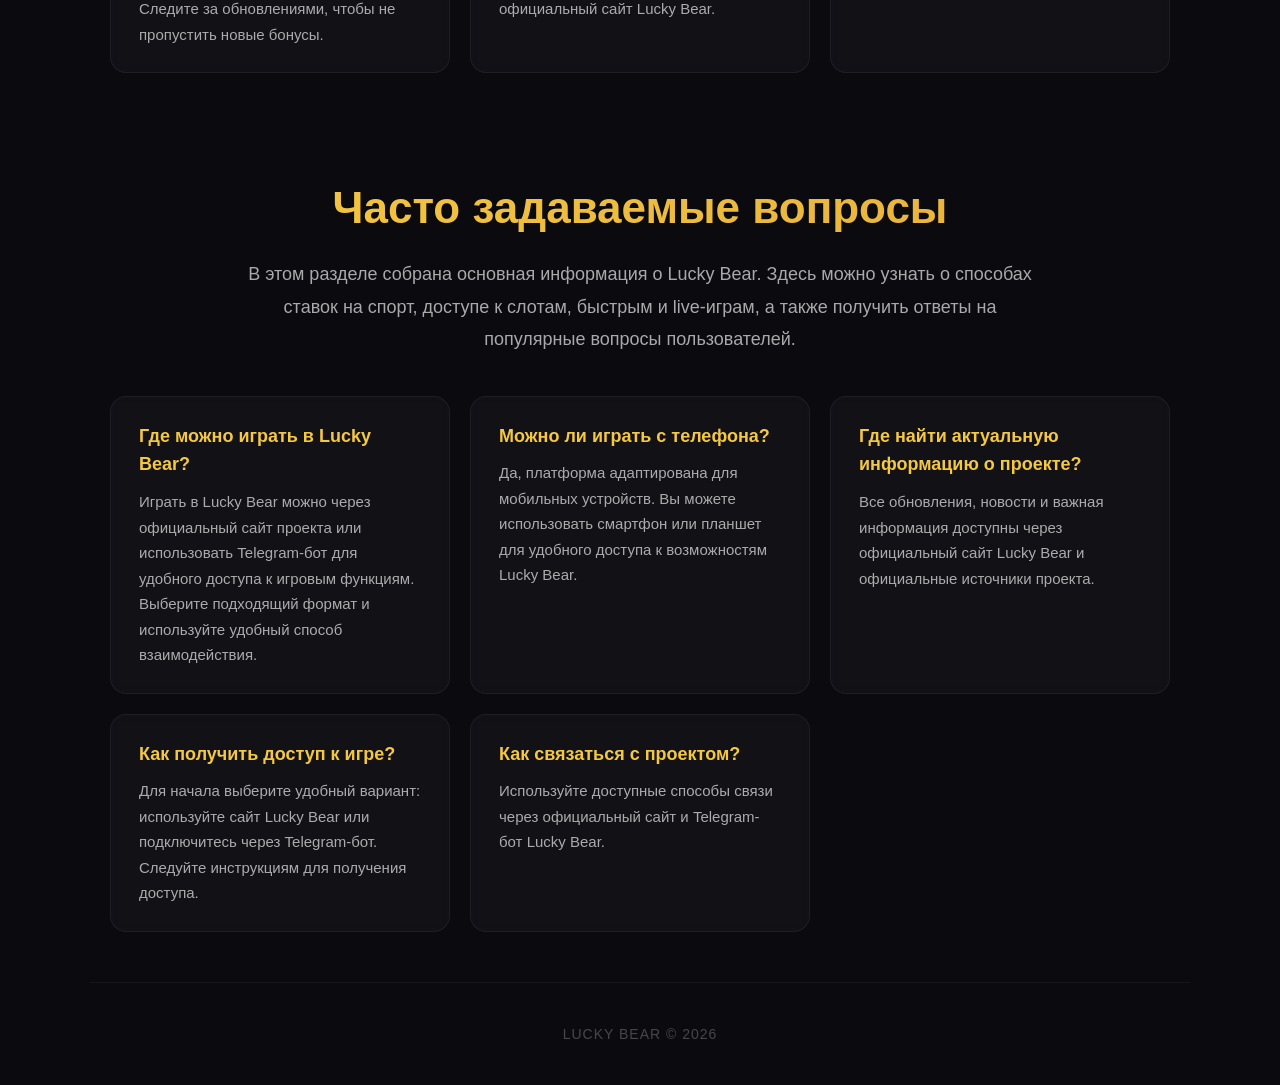
==== commit b3335b29: "Update index.html" ====
--- a/index.html
+++ b/index.html
@@ -592,7 +592,10 @@
 
 <body>
     <div class="bear-background"></div>
-
+<div class="bear-glow-1"></div>
+<div class="bear-glow-2"></div>
+<div class="bear-glow-3"></div>
+<div class="bear-glow-4"></div>
     <header>
         <a href="index.html" class="brand-icon">
             <img src="images/menu-logo.png" alt="LUCKY BEAR">
--- a/style.css
+++ b/style.css
@@ -0,0 +1,653 @@
+/* ===========================================
+   LUCKY BEAR NEON STYLE (СВЕТЛЫЙ ФОН)
+   Голубой неон + 6 фоновых медведей
+   =========================================== */
+
+:root {
+    --neon-blue: #0088cc;
+    --neon-light: #00d4ff;
+    --bg-light: #e8f4ff;
+    --bg-card: rgba(255, 255, 255, 0.7);
+    --text-dark: #0a1628;
+    --text-soft: #2a4a6a;
+    --border-glow: rgba(0, 136, 204, 0.15);
+    --shadow-glow: 0 0 40px rgba(0, 136, 204, 0.08);
+}
+
+* {
+    margin: 0;
+    padding: 0;
+    box-sizing: border-box;
+    scroll-behavior: smooth;
+}
+
+body {
+    background: #e8f4ff;
+    color: #0a1628;
+    font-family: 'Segoe UI', 'Arial', sans-serif;
+    line-height: 1.6;
+    padding-top: 70px;
+    min-height: 100vh;
+}
+
+a {
+    text-decoration: none;
+    color: inherit;
+}
+
+img {
+    max-width: 100%;
+    display: block;
+}
+
+/* ===== СВЕТЛЫЙ ФОН С МЕДВЕДЯМИ ===== */
+.bear-background {
+    position: fixed;
+    top: 0;
+    left: 0;
+    width: 100%;
+    height: 100%;
+    background: linear-gradient(135deg, #dce8f5 0%, #e8f4ff 40%, #f0f8ff 100%);
+    z-index: -1;
+}
+
+/* ===== 6 МЕДВЕДЕЙ ПО УГЛАМ (ровные, без искажений) ===== */
+.bear-background::before,
+.bear-background::after,
+.bear-glow-1,
+.bear-glow-2,
+.bear-glow-3,
+.bear-glow-4 {
+    content: '';
+    position: fixed;
+    background-image: url('images/menu-logo.png');
+    background-repeat: no-repeat;
+    background-size: contain;
+    background-position: center;
+    pointer-events: none;
+    z-index: -1;
+    opacity: 0.08;
+}
+
+/* Медведь 1 — верхний левый */
+.bear-background::before {
+    top: 5%;
+    left: 3%;
+    width: 180px;
+    height: 180px;
+    transform: rotate(-5deg);
+}
+
+/* Медведь 2 — верхний правый */
+.bear-background::after {
+    top: 5%;
+    right: 3%;
+    width: 200px;
+    height: 200px;
+    transform: rotate(5deg);
+}
+
+/* Медведь 3 — средний левый */
+.bear-glow-1 {
+    top: 35%;
+    left: 1%;
+    width: 140px;
+    height: 140px;
+    transform: rotate(-8deg);
+}
+
+/* Медведь 4 — средний правый */
+.bear-glow-2 {
+    top: 35%;
+    right: 1%;
+    width: 160px;
+    height: 160px;
+    transform: rotate(8deg);
+}
+
+/* Медведь 5 — нижний левый */
+.bear-glow-3 {
+    bottom: 5%;
+    left: 3%;
+    width: 200px;
+    height: 200px;
+    transform: rotate(-3deg);
+}
+
+/* Медведь 6 — нижний правый */
+.bear-glow-4 {
+    bottom: 5%;
+    right: 3%;
+    width: 180px;
+    height: 180px;
+    transform: rotate(3deg);
+}
+
+/* ===== ДОБАВЛЯЕМ МЕДВЕДЕЙ В HTML (нужно добавить в index.html) ===== */
+/* <div class="bear-glow-1"></div>
+   <div class="bear-glow-2"></div>
+   <div class="bear-glow-3"></div>
+   <div class="bear-glow-4"></div> */
+
+/* ===== ХЕДЕР ===== */
+header {
+    position: fixed;
+    top: 0;
+    left: 0;
+    width: 100%;
+    height: 70px;
+    background: rgba(255, 255, 255, 0.85);
+    backdrop-filter: blur(15px);
+    display: flex;
+    align-items: center;
+    justify-content: space-between;
+    padding: 0 20px;
+    z-index: 1000;
+    border-bottom: 1px solid rgba(0, 136, 204, 0.08);
+    box-shadow: 0 2px 30px rgba(0, 0, 0, 0.04);
+}
+
+.brand-icon {
+    flex-shrink: 0;
+}
+
+.brand-icon img {
+    height: 42px;
+    width: auto;
+}
+
+/* ===== БУРГЕР-МЕНЮ ===== */
+.burger-btn {
+    display: none;
+    flex-direction: column;
+    justify-content: space-between;
+    width: 30px;
+    height: 22px;
+    background: transparent;
+    border: none;
+    cursor: pointer;
+    padding: 0;
+    margin-left: 12px;
+    z-index: 1001;
+}
+
+.burger-btn span {
+    display: block;
+    width: 100%;
+    height: 3px;
+    background: #0088cc;
+    border-radius: 3px;
+    transition: all 0.3s ease;
+}
+
+.burger-btn.active span:nth-child(1) {
+    transform: translateY(9px) rotate(45deg);
+}
+.burger-btn.active span:nth-child(2) {
+    opacity: 0;
+}
+.burger-btn.active span:nth-child(3) {
+    transform: translateY(-9px) rotate(-45deg);
+}
+
+/* ===== НАВИГАЦИЯ ===== */
+.nav {
+    display: flex;
+    gap: 6px;
+    align-items: center;
+    overflow-x: auto;
+    padding: 0 10px;
+    scrollbar-width: none;
+    flex: 1;
+    justify-content: center;
+}
+
+.nav::-webkit-scrollbar {
+    display: none;
+}
+
+.nav-link {
+    color: rgba(10, 22, 40, 0.55);
+    font-size: 13px;
+    font-weight: 500;
+    padding: 6px 14px;
+    border-radius: 20px;
+    transition: all 0.3s ease;
+    white-space: nowrap;
+    letter-spacing: 0.3px;
+    border: 1px solid transparent;
+}
+
+.nav-link:hover,
+.nav-link.active {
+    color: #0088cc;
+    background: rgba(0, 136, 204, 0.06);
+    border-color: rgba(0, 136, 204, 0.1);
+}
+
+/* ===== КНОПКА "ИГРАТЬ" ===== */
+.bot-button {
+    display: flex;
+    align-items: center;
+    gap: 8px;
+    background: linear-gradient(135deg, #0088cc, #00a8e8);
+    color: #ffffff;
+    padding: 8px 20px;
+    border-radius: 30px;
+    font-weight: 700;
+    font-size: 15px;
+    transition: all 0.3s ease;
+    box-shadow: 0 4px 20px rgba(0, 136, 204, 0.15);
+    flex-shrink: 0;
+    border: none;
+    cursor: pointer;
+}
+
+.bot-button:hover {
+    transform: scale(1.05);
+    box-shadow: 0 6px 30px rgba(0, 136, 204, 0.25);
+}
+
+.bot-button img {
+    height: 24px;
+    width: auto;
+    border-radius: 4px;
+}
+
+/* ===== МОБИЛЬНОЕ МЕНЮ ===== */
+.mobile-menu {
+    display: none;
+    position: fixed;
+    top: 70px;
+    left: 0;
+    width: 100%;
+    background: rgba(255, 255, 255, 0.97);
+    backdrop-filter: blur(15px);
+    padding: 20px;
+    flex-direction: column;
+    gap: 8px;
+    border-bottom: 1px solid rgba(0, 136, 204, 0.05);
+    z-index: 999;
+    max-height: calc(100vh - 70px);
+    overflow-y: auto;
+}
+
+.mobile-menu.open {
+    display: flex;
+}
+
+.mobile-menu .nav-link {
+    font-size: 16px;
+    padding: 12px 20px;
+    border-radius: 12px;
+    border: 1px solid rgba(0, 0, 0, 0.03);
+    text-align: center;
+}
+
+.mobile-menu .nav-link:hover,
+.mobile-menu .nav-link.active {
+    background: rgba(0, 136, 204, 0.06);
+    border-color: rgba(0, 136, 204, 0.1);
+    color: #0088cc;
+}
+
+/* ===== ГЕРОЙ ===== */
+.hero {
+    text-align: center;
+    padding: 40px 20px 30px;
+    max-width: 1100px;
+    margin: 0 auto;
+    min-height: 70vh;
+    display: flex;
+    flex-direction: column;
+    justify-content: center;
+    align-items: center;
+}
+
+.logo {
+    max-width: 160px;
+    margin: 0 auto 20px;
+    transition: all 0.1s ease;
+    animation: floatLogo 4s ease-in-out infinite;
+}
+
+@keyframes floatLogo {
+    0%,100% { transform: translateY(0); }
+    50% { transform: translateY(-10px); }
+}
+
+.title {
+    font-size: clamp(40px, 8vw, 80px);
+    font-weight: 900;
+    color: #0a1628;
+    letter-spacing: 2px;
+    line-height: 1.1;
+}
+
+.title span {
+    color: #0088cc;
+}
+
+.subtitle {
+    font-size: clamp(16px, 2.5vw, 26px);
+    color: rgba(10, 22, 40, 0.75);
+    margin-top: 10px;
+    font-weight: 300;
+    letter-spacing: 0.5px;
+}
+
+.hero-description {
+    max-width: 800px;
+    margin: 20px auto 30px;
+    font-size: clamp(15px, 1.8vw, 19px);
+    color: rgba(10, 22, 40, 0.6);
+    line-height: 1.7;
+}
+
+.hero-buttons {
+    display: flex;
+    gap: 15px;
+    justify-content: center;
+    flex-wrap: wrap;
+    margin-bottom: 20px;
+}
+
+/* ===== ГЛАВНЫЕ КНОПКИ ===== */
+.main-button {
+    display: inline-block;
+    background: linear-gradient(135deg, #0088cc, #00a8e8);
+    color: #ffffff;
+    padding: 14px 40px;
+    border-radius: 50px;
+    font-weight: 700;
+    font-size: 17px;
+    transition: all 0.3s ease;
+    box-shadow: 0 4px 25px rgba(0, 136, 204, 0.15);
+    border: none;
+    cursor: pointer;
+}
+
+.main-button:hover {
+    transform: translateY(-3px) scale(1.02);
+    box-shadow: 0 8px 40px rgba(0, 136, 204, 0.25);
+}
+
+.main-button.secondary {
+    background: rgba(0, 0, 0, 0.03);
+    color: #0a1628;
+    box-shadow: none;
+    border: 1px solid rgba(0, 0, 0, 0.06);
+}
+
+.main-button.secondary:hover {
+    background: rgba(0, 0, 0, 0.06);
+    box-shadow: 0 4px 30px rgba(0, 0, 0, 0.04);
+}
+
+/* ===== ПРЕДУПРЕЖДЕНИЕ ===== */
+.warning {
+    max-width: 900px;
+    margin: 0 auto 30px;
+    padding: 8px 0;
+    text-align: center;
+    font-size: 16px;
+    color: rgba(10, 22, 40, 0.25);
+    letter-spacing: 0.3px;
+    border-top: 1px solid rgba(0, 0, 0, 0.04);
+    border-bottom: 1px solid rgba(0, 0, 0, 0.04);
+}
+
+/* ===== СЕКЦИИ ===== */
+section {
+    max-width: 1100px;
+    margin: 0 auto;
+    padding: 50px 20px;
+    scroll-margin-top: 90px;
+}
+
+.section-title {
+    font-size: clamp(28px, 4vw, 44px);
+    font-weight: 700;
+    text-align: center;
+    margin-bottom: 15px;
+    color: #0a1628;
+}
+
+.section-title span {
+    color: #0088cc;
+}
+
+.section-description {
+    text-align: center;
+    max-width: 800px;
+    margin: 0 auto 40px;
+    font-size: clamp(15px, 1.6vw, 18px);
+    color: rgba(10, 22, 40, 0.6);
+    line-height: 1.8;
+}
+
+/* ===== ИНФО-БЛОКИ ===== */
+.info-block {
+    background: rgba(255, 255, 255, 0.6);
+    border: 1px solid rgba(0, 136, 204, 0.06);
+    border-radius: 16px;
+    padding: 30px 35px;
+    margin-bottom: 20px;
+    transition: all 0.3s ease;
+    backdrop-filter: blur(5px);
+}
+
+.info-block:hover {
+    border-color: rgba(0, 136, 204, 0.12);
+    background: rgba(255, 255, 255, 0.8);
+    box-shadow: 0 8px 40px rgba(0, 0, 0, 0.03);
+}
+
+.info-block h3 {
+    color: #0088cc;
+    font-size: 20px;
+    margin-bottom: 10px;
+    font-weight: 600;
+}
+
+.info-block p {
+    color: rgba(10, 22, 40, 0.7);
+    font-size: 16px;
+    line-height: 1.8;
+}
+
+.info-highlight {
+    border-color: rgba(0, 136, 204, 0.12);
+    background: rgba(0, 136, 204, 0.04);
+}
+
+/* ===== СЕТКИ ===== */
+.rules-grid,
+.about-box,
+.advantages-box,
+.bonus-box,
+.faq-box {
+    display: grid;
+    grid-template-columns: repeat(auto-fit, minmax(280px, 1fr));
+    gap: 20px;
+}
+
+.rules-card,
+.about-card,
+.advantages-card,
+.promo-card,
+.faq-card {
+    background: rgba(255, 255, 255, 0.5);
+    border: 1px solid rgba(0, 136, 204, 0.05);
+    border-radius: 16px;
+    padding: 25px 28px;
+    transition: all 0.3s ease;
+    backdrop-filter: blur(5px);
+}
+
+.rules-card:hover,
+.about-card:hover,
+.advantages-card:hover,
+.promo-card:hover,
+.faq-card:hover {
+    border-color: rgba(0, 136, 204, 0.1);
+    background: rgba(255, 255, 255, 0.8);
+    transform: translateY(-2px);
+    box-shadow: 0 8px 40px rgba(0, 0, 0, 0.03);
+}
+
+.rules-card h3,
+.about-card h3,
+.advantages-card h3,
+.promo-card h3,
+.faq-card h3 {
+    color: #0088cc;
+    font-size: 18px;
+    margin-bottom: 10px;
+    font-weight: 600;
+}
+
+.rules-card p,
+.about-card p,
+.advantages-card p,
+.promo-card p,
+.faq-card p {
+    color: rgba(10, 22, 40, 0.65);
+    font-size: 15px;
+    line-height: 1.7;
+}
+
+.rules-extra {
+    display: grid;
+    grid-template-columns: repeat(auto-fit, minmax(250px, 1fr));
+    gap: 20px;
+    margin-top: 25px;
+}
+
+.rules-extra-card {
+    background: rgba(255, 255, 255, 0.4);
+    border: 1px solid rgba(0, 0, 0, 0.03);
+    border-radius: 14px;
+    padding: 22px 24px;
+    transition: all 0.3s ease;
+}
+
+.rules-extra-card:hover {
+    background: rgba(255, 255, 255, 0.7);
+    border-color: rgba(0, 136, 204, 0.08);
+}
+
+.rules-extra-card h3 {
+    color: #0088cc;
+    font-size: 17px;
+    margin-bottom: 8px;
+    font-weight: 600;
+}
+
+.rules-extra-card p {
+    color: rgba(10, 22, 40, 0.6);
+    font-size: 15px;
+    line-height: 1.7;
+}
+
+/* ===== FOOTER ===== */
+footer {
+    text-align: center;
+    padding: 40px 20px;
+    border-top: 1px solid rgba(0, 0, 0, 0.03);
+    color: rgba(10, 22, 40, 0.2);
+    font-size: 14px;
+    letter-spacing: 1px;
+    max-width: 1100px;
+    margin: 0 auto;
+}
+
+/* ===== АДАПТИВ ===== */
+@media (max-width: 768px) {
+    body {
+        padding-top: 60px;
+    }
+
+    header {
+        height: 60px;
+        padding: 0 15px;
+    }
+
+    .brand-icon img {
+        height: 34px;
+    }
+
+    .burger-btn {
+        display: flex;
+    }
+
+    .nav {
+        display: none;
+    }
+
+    .bot-button {
+        padding: 6px 14px;
+        font-size: 13px;
+    }
+
+    .bot-button img {
+        height: 20px;
+    }
+
+    .hero {
+        padding: 20px 15px 20px;
+        min-height: 60vh;
+    }
+
+    .logo {
+        max-width: 120px;
+    }
+
+    .rules-grid,
+    .about-box,
+    .advantages-box,
+    .bonus-box,
+    .faq-box {
+        grid-template-columns: 1fr;
+    }
+
+    .rules-extra {
+        grid-template-columns: 1fr;
+    }
+
+    section {
+        padding: 30px 15px;
+    }
+
+    .info-block {
+        padding: 20px;
+    }
+
+    .title {
+        font-size: clamp(28px, 6vw, 40px);
+    }
+
+    .bear-background::before,
+    .bear-background::after,
+    .bear-glow-1,
+    .bear-glow-2,
+    .bear-glow-3,
+    .bear-glow-4 {
+        width: 80px !important;
+        height: 80px !important;
+        opacity: 0.06 !important;
+    }
+
+    .bear-background::before { top: 3%; left: 2%; }
+    .bear-background::after { top: 3%; right: 2%; }
+    .bear-glow-1 { top: 30%; left: 0%; }
+    .bear-glow-2 { top: 30%; right: 0%; }
+    .bear-glow-3 { bottom: 3%; left: 2%; }
+    .bear-glow-4 { bottom: 3%; right: 2%; }
+}
+
+@media (min-width: 769px) {
+    .mobile-menu {
+        display: none !important;
+    }
+}
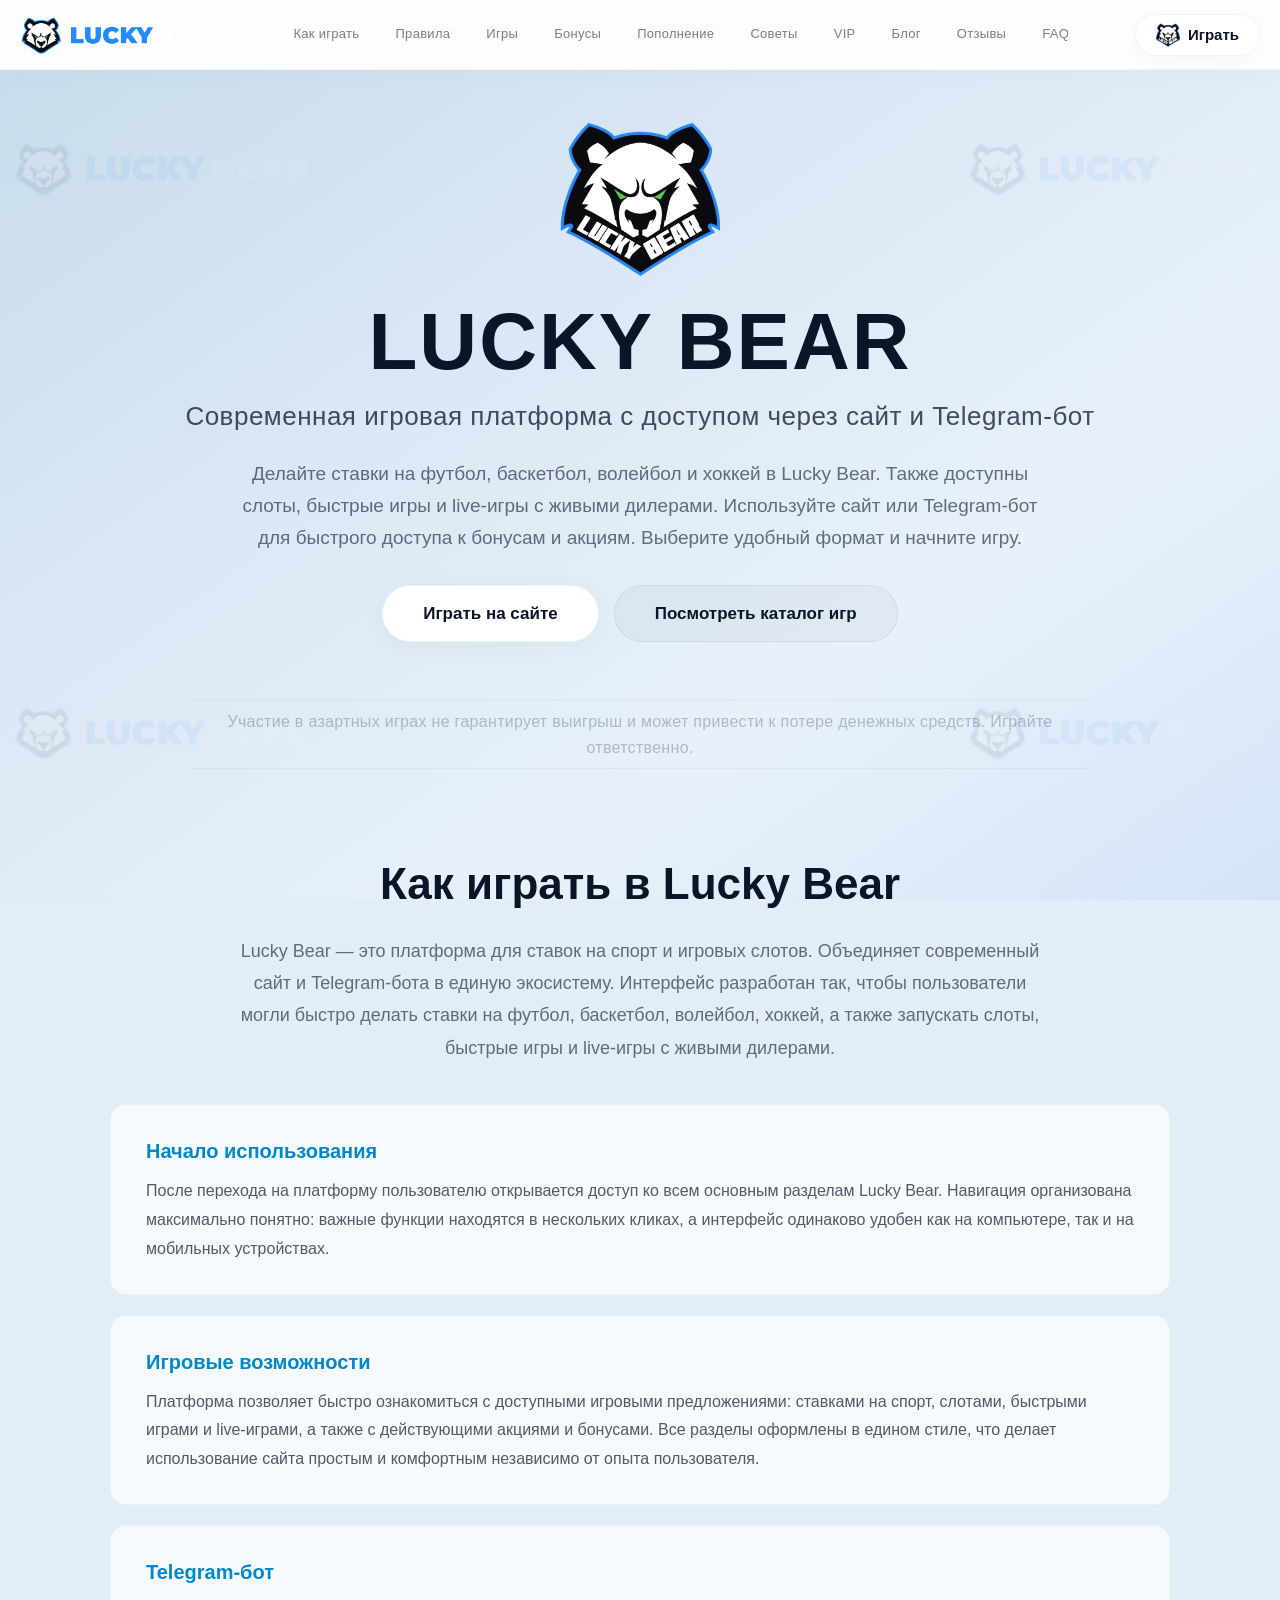
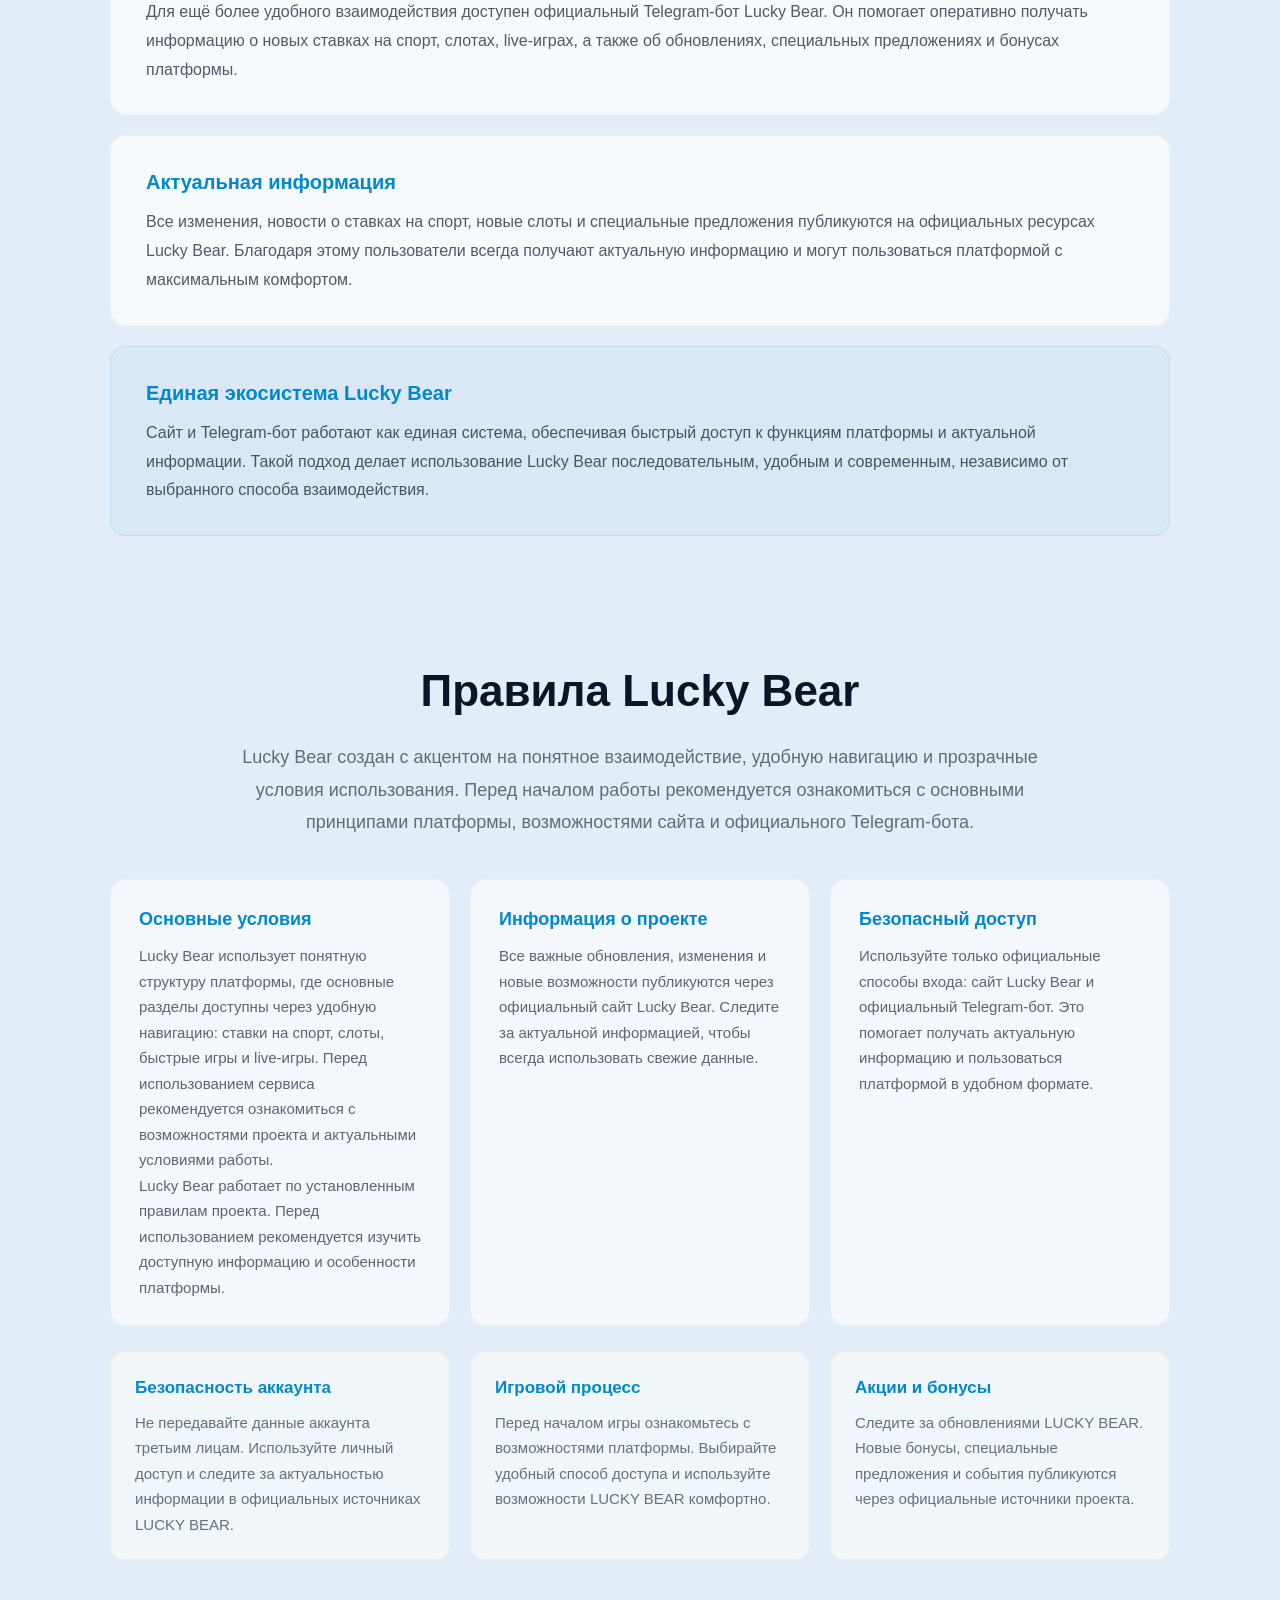
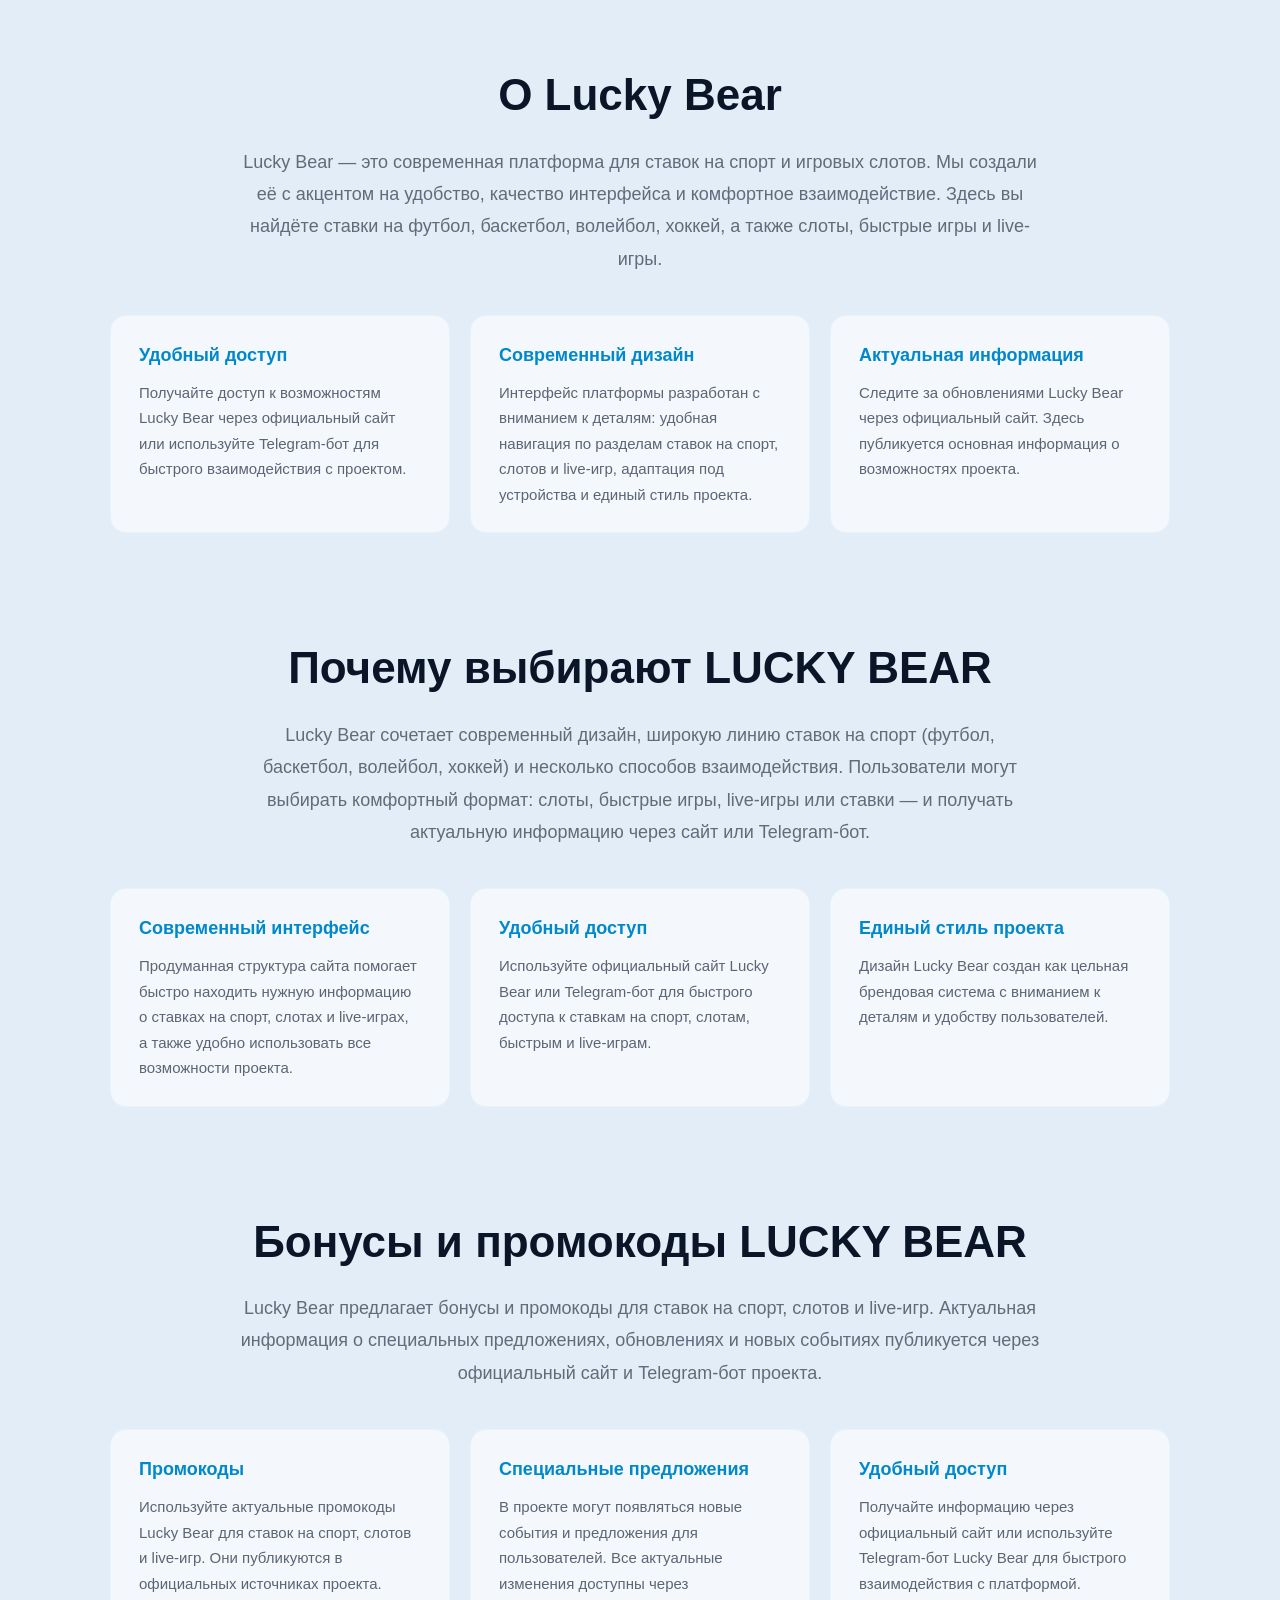
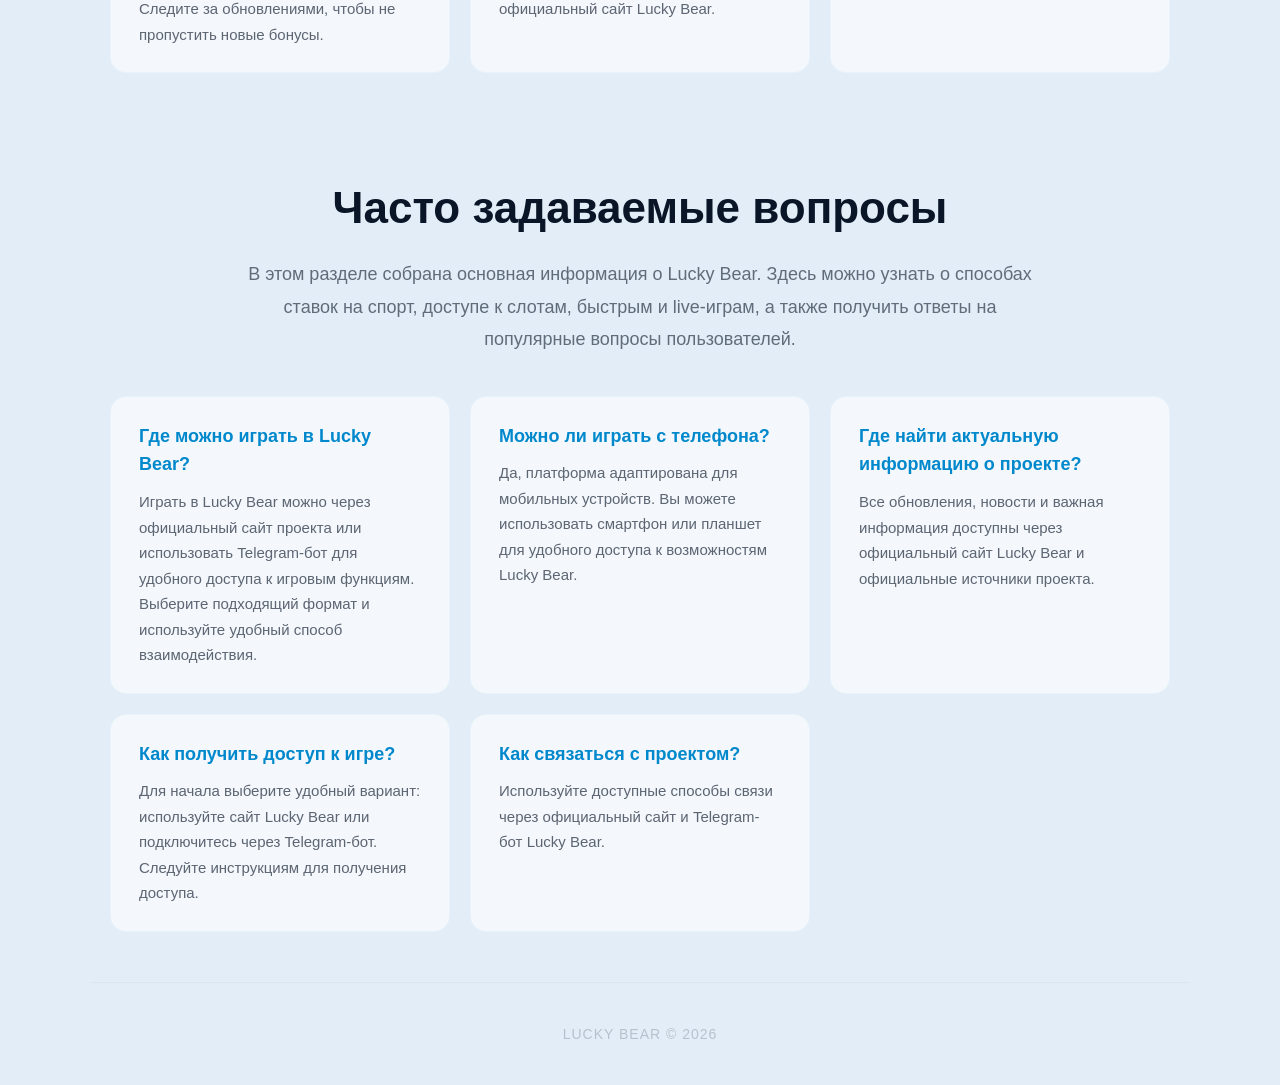
==== commit 56a0dc89: "Update index.html" ====
--- a/index.html
+++ b/index.html
@@ -26,19 +26,25 @@
     <link rel="stylesheet" href="style.css">
 
     <style>
-        /* ===== БАЗОВЫЕ СТИЛИ ===== */
+        /* ===========================================
+           LUCKY BEAR — СВЕТЛЫЙ НЕОН (ГОЛУБОЙ ГРАДИЕНТ)
+           Белые заголовки, белые кнопки, светлый фон
+           =========================================== */
+
         * {
             margin: 0;
             padding: 0;
             box-sizing: border-box;
+            scroll-behavior: smooth;
         }
 
         body {
+            background: #e3edf7;
+            color: #0a1628;
             font-family: 'Segoe UI', 'Arial', sans-serif;
-            background: #0a0a0f;
-            color: #fff;
             line-height: 1.6;
             padding-top: 70px;
+            min-height: 100vh;
         }
 
         a {
@@ -51,15 +57,58 @@
             display: block;
         }
 
-        /* ===== ФОН ===== */
+        /* ===== СВЕТЛЫЙ ГРАДИЕНТ ===== */
         .bear-background {
             position: fixed;
             top: 0;
             left: 0;
             width: 100%;
             height: 100%;
-            background: radial-gradient(ellipse at 30% 20%, #1a0a2e 0%, #0a0a0f 70%);
+            background: linear-gradient(145deg, #c5dbe9 0%, #dce8f5 40%, #e8f1fa 70%, #d4e4f7 100%);
             z-index: -1;
+        }
+
+        /* ===== 4 РОВНЫХ МЕДВЕДЯ ПО УГЛАМ ===== */
+        .bear-glow-1,
+        .bear-glow-2,
+        .bear-glow-3,
+        .bear-glow-4 {
+            position: fixed;
+            background-image: url('images/menu-logo.png');
+            background-repeat: no-repeat;
+            background-size: contain;
+            background-position: center;
+            pointer-events: none;
+            z-index: -1;
+            opacity: 0.07;
+        }
+
+        .bear-glow-1 {
+            top: 2%;
+            left: 1%;
+            width: 300px;
+            height: 300px;
+        }
+
+        .bear-glow-2 {
+            top: 2%;
+            right: 1%;
+            width: 300px;
+            height: 300px;
+        }
+
+        .bear-glow-3 {
+            bottom: 2%;
+            left: 1%;
+            width: 300px;
+            height: 300px;
+        }
+
+        .bear-glow-4 {
+            bottom: 2%;
+            right: 1%;
+            width: 300px;
+            height: 300px;
         }
 
         /* ===== ХЕДЕР ===== */
@@ -69,15 +118,19 @@
             left: 0;
             width: 100%;
             height: 70px;
-            background: rgba(10, 10, 15, 0.92);
-            backdrop-filter: blur(12px);
+            background: rgba(255, 255, 255, 0.92);
+            backdrop-filter: blur(15px);
             display: flex;
             align-items: center;
             justify-content: space-between;
             padding: 0 20px;
             z-index: 1000;
-            border-bottom: 1px solid rgba(255, 215, 0, 0.15);
-            box-shadow: 0 2px 30px rgba(0,0,0,0.6);
+            border-bottom: 1px solid rgba(0, 136, 204, 0.06);
+            box-shadow: 0 2px 30px rgba(0, 0, 0, 0.02);
+        }
+
+        .brand-icon {
+            flex-shrink: 0;
         }
 
         .brand-icon img {
@@ -104,7 +157,7 @@
             display: block;
             width: 100%;
             height: 3px;
-            background: #f5c842;
+            background: #0a1628;
             border-radius: 3px;
             transition: all 0.3s ease;
         }
@@ -112,11 +165,9 @@
         .burger-btn.active span:nth-child(1) {
             transform: translateY(9px) rotate(45deg);
         }
-
         .burger-btn.active span:nth-child(2) {
             opacity: 0;
         }
-
         .burger-btn.active span:nth-child(3) {
             transform: translateY(-9px) rotate(-45deg);
         }
@@ -138,7 +189,7 @@
         }
 
         .nav-link {
-            color: rgba(255,255,255,0.65);
+            color: rgba(10, 22, 40, 0.55);
             font-size: 13px;
             font-weight: 500;
             padding: 6px 14px;
@@ -151,32 +202,33 @@
 
         .nav-link:hover,
         .nav-link.active {
-            color: #f5c842;
-            background: rgba(245, 200, 66, 0.08);
-            border-color: rgba(245, 200, 66, 0.2);
-        }
-
-        /* ===== КНОПКА "ИГРАТЬ" ===== */
+            color: #0088cc;
+            background: rgba(0, 136, 204, 0.06);
+            border-color: rgba(0, 136, 204, 0.1);
+        }
+
+        /* ===== КНОПКА "ИГРАТЬ" (БЕЛАЯ) ===== */
         .bot-button {
             display: flex;
             align-items: center;
             gap: 8px;
-            background: linear-gradient(135deg, #f5c842, #e6b03a);
-            color: #0a0a0f;
+            background: #ffffff;
+            color: #0a1628;
             padding: 8px 20px;
             border-radius: 30px;
             font-weight: 700;
             font-size: 15px;
             transition: all 0.3s ease;
-            box-shadow: 0 4px 20px rgba(245, 200, 66, 0.25);
+            box-shadow: 0 4px 20px rgba(0, 0, 0, 0.04);
             flex-shrink: 0;
-            border: none;
+            border: 1px solid rgba(0, 136, 204, 0.08);
             cursor: pointer;
         }
 
         .bot-button:hover {
             transform: scale(1.05);
-            box-shadow: 0 6px 30px rgba(245, 200, 66, 0.4);
+            box-shadow: 0 6px 30px rgba(0, 136, 204, 0.1);
+            border-color: rgba(0, 136, 204, 0.15);
         }
 
         .bot-button img {
@@ -192,12 +244,12 @@
             top: 70px;
             left: 0;
             width: 100%;
-            background: rgba(10, 10, 15, 0.97);
-            backdrop-filter: blur(12px);
+            background: rgba(255, 255, 255, 0.98);
+            backdrop-filter: blur(15px);
             padding: 20px;
             flex-direction: column;
             gap: 8px;
-            border-bottom: 1px solid rgba(255, 215, 0, 0.1);
+            border-bottom: 1px solid rgba(0, 136, 204, 0.05);
             z-index: 999;
             max-height: calc(100vh - 70px);
             overflow-y: auto;
@@ -211,14 +263,15 @@
             font-size: 16px;
             padding: 12px 20px;
             border-radius: 12px;
-            border: 1px solid rgba(255,255,255,0.05);
+            border: 1px solid rgba(0, 0, 0, 0.03);
             text-align: center;
         }
 
         .mobile-menu .nav-link:hover,
         .mobile-menu .nav-link.active {
-            background: rgba(245, 200, 66, 0.1);
-            border-color: rgba(245, 200, 66, 0.2);
+            background: rgba(0, 136, 204, 0.06);
+            border-color: rgba(0, 136, 204, 0.1);
+            color: #0088cc;
         }
 
         /* ===== ГЕРОЙ ===== */
@@ -227,29 +280,41 @@
             padding: 40px 20px 30px;
             max-width: 1100px;
             margin: 0 auto;
+            min-height: 70vh;
+            display: flex;
+            flex-direction: column;
+            justify-content: center;
+            align-items: center;
         }
 
         .logo {
             max-width: 160px;
             margin: 0 auto 20px;
             transition: all 0.1s ease;
-        }
-
+            animation: floatLogo 4s ease-in-out infinite;
+        }
+
+        @keyframes floatLogo {
+            0%,100% { transform: translateY(0); }
+            50% { transform: translateY(-10px); }
+        }
+
+        /* ===== ЗАГОЛОВКИ (БЕЛЫЕ) ===== */
         .title {
             font-size: clamp(40px, 8vw, 80px);
             font-weight: 900;
-            background: linear-gradient(135deg, #f5c842, #e6b03a, #f5c842);
-            -webkit-background-clip: text;
-            -webkit-text-fill-color: transparent;
-            background-clip: text;
-            text-shadow: 0 0 60px rgba(245, 200, 66, 0.15);
+            color: #0a1628;
             letter-spacing: 2px;
             line-height: 1.1;
         }
 
+        .title span {
+            color: #0088cc;
+        }
+
         .subtitle {
             font-size: clamp(16px, 2.5vw, 26px);
-            color: rgba(255,255,255,0.85);
+            color: rgba(10, 22, 40, 0.75);
             margin-top: 10px;
             font-weight: 300;
             letter-spacing: 0.5px;
@@ -259,7 +324,7 @@
             max-width: 800px;
             margin: 20px auto 30px;
             font-size: clamp(15px, 1.8vw, 19px);
-            color: rgba(255,255,255,0.7);
+            color: rgba(10, 22, 40, 0.6);
             line-height: 1.7;
         }
 
@@ -271,35 +336,37 @@
             margin-bottom: 20px;
         }
 
+        /* ===== ГЛАВНЫЕ КНОПКИ (БЕЛЫЕ) ===== */
         .main-button {
             display: inline-block;
-            background: linear-gradient(135deg, #f5c842, #e6b03a);
-            color: #0a0a0f;
+            background: #ffffff;
+            color: #0a1628;
             padding: 14px 40px;
             border-radius: 50px;
             font-weight: 700;
             font-size: 17px;
             transition: all 0.3s ease;
-            box-shadow: 0 4px 25px rgba(245, 200, 66, 0.25);
-            border: none;
+            box-shadow: 0 4px 25px rgba(0, 0, 0, 0.04);
+            border: 1px solid rgba(0, 136, 204, 0.08);
             cursor: pointer;
         }
 
         .main-button:hover {
             transform: translateY(-3px) scale(1.02);
-            box-shadow: 0 8px 40px rgba(245, 200, 66, 0.35);
+            box-shadow: 0 8px 40px rgba(0, 136, 204, 0.1);
+            border-color: rgba(0, 136, 204, 0.15);
         }
 
         .main-button.secondary {
-            background: rgba(255,255,255,0.06);
-            color: #fff;
+            background: rgba(10, 22, 40, 0.03);
+            color: #0a1628;
             box-shadow: none;
-            border: 1px solid rgba(255,255,255,0.12);
+            border: 1px solid rgba(0, 0, 0, 0.06);
         }
 
         .main-button.secondary:hover {
-            background: rgba(255,255,255,0.12);
-            box-shadow: 0 4px 30px rgba(255,255,255,0.05);
+            background: rgba(10, 22, 40, 0.06);
+            box-shadow: 0 4px 30px rgba(0, 0, 0, 0.04);
         }
 
         /* ===== ПРЕДУПРЕЖДЕНИЕ ===== */
@@ -309,10 +376,10 @@
             padding: 8px 0;
             text-align: center;
             font-size: 16px;
-            color: rgba(255,255,255,0.25);
+            color: rgba(10, 22, 40, 0.25);
             letter-spacing: 0.3px;
-            border-top: 1px solid rgba(255,255,255,0.05);
-            border-bottom: 1px solid rgba(255,255,255,0.05);
+            border-top: 1px solid rgba(0, 0, 0, 0.04);
+            border-bottom: 1px solid rgba(0, 0, 0, 0.04);
         }
 
         /* ===== СЕКЦИИ ===== */
@@ -320,17 +387,20 @@
             max-width: 1100px;
             margin: 0 auto;
             padding: 50px 20px;
-        }
-
+            scroll-margin-top: 90px;
+        }
+
+        /* ===== ЗАГОЛОВКИ (БЕЛЫЕ) ===== */
         .section-title {
             font-size: clamp(28px, 4vw, 44px);
             font-weight: 700;
             text-align: center;
             margin-bottom: 15px;
-            background: linear-gradient(135deg, #f5c842, #e6b03a);
-            -webkit-background-clip: text;
-            -webkit-text-fill-color: transparent;
-            background-clip: text;
+            color: #0a1628;
+        }
+
+        .section-title span {
+            color: #0088cc;
         }
 
         .section-description {
@@ -338,45 +408,43 @@
             max-width: 800px;
             margin: 0 auto 40px;
             font-size: clamp(15px, 1.6vw, 18px);
-            color: rgba(255,255,255,0.65);
+            color: rgba(10, 22, 40, 0.6);
             line-height: 1.8;
         }
 
         /* ===== ИНФО-БЛОКИ ===== */
         .info-block {
-            background: rgba(255,255,255,0.03);
-            border: 1px solid rgba(255,255,255,0.06);
+            background: rgba(255, 255, 255, 0.7);
+            border: 1px solid rgba(0, 136, 204, 0.06);
             border-radius: 16px;
             padding: 30px 35px;
             margin-bottom: 20px;
             transition: all 0.3s ease;
+            backdrop-filter: blur(5px);
         }
 
         .info-block:hover {
-            border-color: rgba(245, 200, 66, 0.15);
-            background: rgba(255,255,255,0.05);
+            border-color: rgba(0, 136, 204, 0.12);
+            background: rgba(255, 255, 255, 0.9);
+            box-shadow: 0 8px 40px rgba(0, 0, 0, 0.03);
         }
 
         .info-block h3 {
-            color: #f5c842;
+            color: #0088cc;
             font-size: 20px;
             margin-bottom: 10px;
             font-weight: 600;
         }
 
         .info-block p {
-            color: rgba(255,255,255,0.7);
+            color: rgba(10, 22, 40, 0.7);
             font-size: 16px;
             line-height: 1.8;
         }
 
         .info-highlight {
-            border-color: rgba(245, 200, 66, 0.2);
-            background: rgba(245, 200, 66, 0.04);
-        }
-
-        .info-highlight h3 {
-            color: #f5c842;
+            border-color: rgba(0, 136, 204, 0.12);
+            background: rgba(0, 136, 204, 0.04);
         }
 
         /* ===== СЕТКИ ===== */
@@ -395,11 +463,12 @@
         .advantages-card,
         .promo-card,
         .faq-card {
-            background: rgba(255,255,255,0.03);
-            border: 1px solid rgba(255,255,255,0.06);
+            background: rgba(255, 255, 255, 0.6);
+            border: 1px solid rgba(0, 136, 204, 0.05);
             border-radius: 16px;
             padding: 25px 28px;
             transition: all 0.3s ease;
+            backdrop-filter: blur(5px);
         }
 
         .rules-card:hover,
@@ -407,9 +476,10 @@
         .advantages-card:hover,
         .promo-card:hover,
         .faq-card:hover {
-            border-color: rgba(245, 200, 66, 0.15);
-            background: rgba(255,255,255,0.05);
+            border-color: rgba(0, 136, 204, 0.1);
+            background: rgba(255, 255, 255, 0.85);
             transform: translateY(-2px);
+            box-shadow: 0 8px 40px rgba(0, 0, 0, 0.03);
         }
 
         .rules-card h3,
@@ -417,7 +487,7 @@
         .advantages-card h3,
         .promo-card h3,
         .faq-card h3 {
-            color: #f5c842;
+            color: #0088cc;
             font-size: 18px;
             margin-bottom: 10px;
             font-weight: 600;
@@ -428,12 +498,11 @@
         .advantages-card p,
         .promo-card p,
         .faq-card p {
-            color: rgba(255,255,255,0.65);
+            color: rgba(10, 22, 40, 0.65);
             font-size: 15px;
             line-height: 1.7;
         }
 
-        /* ===== RULES EXTRA ===== */
         .rules-extra {
             display: grid;
             grid-template-columns: repeat(auto-fit, minmax(250px, 1fr));
@@ -442,27 +511,27 @@
         }
 
         .rules-extra-card {
-            background: rgba(255,255,255,0.02);
-            border: 1px solid rgba(255,255,255,0.05);
+            background: rgba(255, 255, 255, 0.5);
+            border: 1px solid rgba(0, 0, 0, 0.03);
             border-radius: 14px;
             padding: 22px 24px;
             transition: all 0.3s ease;
         }
 
         .rules-extra-card:hover {
-            border-color: rgba(245, 200, 66, 0.12);
-            background: rgba(255,255,255,0.04);
+            background: rgba(255, 255, 255, 0.8);
+            border-color: rgba(0, 136, 204, 0.08);
         }
 
         .rules-extra-card h3 {
-            color: #f5c842;
+            color: #0088cc;
             font-size: 17px;
             margin-bottom: 8px;
             font-weight: 600;
         }
 
         .rules-extra-card p {
-            color: rgba(255,255,255,0.6);
+            color: rgba(10, 22, 40, 0.6);
             font-size: 15px;
             line-height: 1.7;
         }
@@ -471,8 +540,8 @@
         footer {
             text-align: center;
             padding: 40px 20px;
-            border-top: 1px solid rgba(255,255,255,0.05);
-            color: rgba(255,255,255,0.25);
+            border-top: 1px solid rgba(0, 0, 0, 0.03);
+            color: rgba(10, 22, 40, 0.2);
             font-size: 14px;
             letter-spacing: 1px;
             max-width: 1100px;
@@ -513,6 +582,7 @@
 
             .hero {
                 padding: 20px 15px 20px;
+                min-height: 60vh;
             }
 
             .logo {
@@ -538,6 +608,24 @@
             .info-block {
                 padding: 20px;
             }
+
+            .title {
+                font-size: clamp(28px, 6vw, 40px);
+            }
+
+            .bear-glow-1,
+            .bear-glow-2,
+            .bear-glow-3,
+            .bear-glow-4 {
+                width: 100px !important;
+                height: 100px !important;
+                opacity: 0.05 !important;
+            }
+
+            .bear-glow-1 { top: 2%; left: 1%; }
+            .bear-glow-2 { top: 2%; right: 1%; }
+            .bear-glow-3 { bottom: 2%; left: 1%; }
+            .bear-glow-4 { bottom: 2%; right: 1%; }
         }
 
         @media (min-width: 769px) {
@@ -592,10 +680,11 @@
 
 <body>
     <div class="bear-background"></div>
-<div class="bear-glow-1"></div>
-<div class="bear-glow-2"></div>
-<div class="bear-glow-3"></div>
-<div class="bear-glow-4"></div>
+    <div class="bear-glow-1"></div>
+    <div class="bear-glow-2"></div>
+    <div class="bear-glow-3"></div>
+    <div class="bear-glow-4"></div>
+
     <header>
         <a href="index.html" class="brand-icon">
             <img src="images/menu-logo.png" alt="LUCKY BEAR">
--- a/style.css
+++ b/style.css
@@ -1,18 +1,7 @@
 /* ===========================================
-   LUCKY BEAR NEON STYLE (СВЕТЛЫЙ ФОН)
-   Голубой неон + 6 фоновых медведей
+   LUCKY BEAR — СВЕТЛЫЙ НЕОН
+   Только голубой/синий градиент + белые кнопки
    =========================================== */
-
-:root {
-    --neon-blue: #0088cc;
-    --neon-light: #00d4ff;
-    --bg-light: #e8f4ff;
-    --bg-card: rgba(255, 255, 255, 0.7);
-    --text-dark: #0a1628;
-    --text-soft: #2a4a6a;
-    --border-glow: rgba(0, 136, 204, 0.15);
-    --shadow-glow: 0 0 40px rgba(0, 136, 204, 0.08);
-}
 
 * {
     margin: 0;
@@ -22,7 +11,7 @@
 }
 
 body {
-    background: #e8f4ff;
+    background: #e3edf7;
     color: #0a1628;
     font-family: 'Segoe UI', 'Arial', sans-serif;
     line-height: 1.6;
@@ -40,25 +29,22 @@
     display: block;
 }
 
-/* ===== СВЕТЛЫЙ ФОН С МЕДВЕДЯМИ ===== */
+/* ===== СВЕТЛЫЙ ГРАДИЕНТ (ГОЛУБОЙ → СИНИЙ, БЕЗ ФИОЛЕТА) ===== */
 .bear-background {
     position: fixed;
     top: 0;
     left: 0;
     width: 100%;
     height: 100%;
-    background: linear-gradient(135deg, #dce8f5 0%, #e8f4ff 40%, #f0f8ff 100%);
+    background: linear-gradient(145deg, #c5dbe9 0%, #dce8f5 40%, #e8f1fa 70%, #d4e4f7 100%);
     z-index: -1;
 }
 
-/* ===== 6 МЕДВЕДЕЙ ПО УГЛАМ (ровные, без искажений) ===== */
-.bear-background::before,
-.bear-background::after,
+/* ===== 4 РОВНЫХ МЕДВЕДЯ ПО УГЛАМ ===== */
 .bear-glow-1,
 .bear-glow-2,
 .bear-glow-3,
 .bear-glow-4 {
-    content: '';
     position: fixed;
     background-image: url('images/menu-logo.png');
     background-repeat: no-repeat;
@@ -66,68 +52,36 @@
     background-position: center;
     pointer-events: none;
     z-index: -1;
-    opacity: 0.08;
-}
-
-/* Медведь 1 — верхний левый */
-.bear-background::before {
-    top: 5%;
-    left: 3%;
-    width: 180px;
-    height: 180px;
-    transform: rotate(-5deg);
-}
-
-/* Медведь 2 — верхний правый */
-.bear-background::after {
-    top: 5%;
-    right: 3%;
-    width: 200px;
-    height: 200px;
-    transform: rotate(5deg);
-}
-
-/* Медведь 3 — средний левый */
+    opacity: 0.07;
+}
+
 .bear-glow-1 {
-    top: 35%;
+    top: 2%;
     left: 1%;
-    width: 140px;
-    height: 140px;
-    transform: rotate(-8deg);
-}
-
-/* Медведь 4 — средний правый */
+    width: 300px;
+    height: 300px;
+}
+
 .bear-glow-2 {
-    top: 35%;
+    top: 2%;
     right: 1%;
-    width: 160px;
-    height: 160px;
-    transform: rotate(8deg);
-}
-
-/* Медведь 5 — нижний левый */
+    width: 300px;
+    height: 300px;
+}
+
 .bear-glow-3 {
-    bottom: 5%;
-    left: 3%;
-    width: 200px;
-    height: 200px;
-    transform: rotate(-3deg);
-}
-
-/* Медведь 6 — нижний правый */
+    bottom: 2%;
+    left: 1%;
+    width: 300px;
+    height: 300px;
+}
+
 .bear-glow-4 {
-    bottom: 5%;
-    right: 3%;
-    width: 180px;
-    height: 180px;
-    transform: rotate(3deg);
-}
-
-/* ===== ДОБАВЛЯЕМ МЕДВЕДЕЙ В HTML (нужно добавить в index.html) ===== */
-/* <div class="bear-glow-1"></div>
-   <div class="bear-glow-2"></div>
-   <div class="bear-glow-3"></div>
-   <div class="bear-glow-4"></div> */
+    bottom: 2%;
+    right: 1%;
+    width: 300px;
+    height: 300px;
+}
 
 /* ===== ХЕДЕР ===== */
 header {
@@ -136,15 +90,15 @@
     left: 0;
     width: 100%;
     height: 70px;
-    background: rgba(255, 255, 255, 0.85);
+    background: rgba(255, 255, 255, 0.92);
     backdrop-filter: blur(15px);
     display: flex;
     align-items: center;
     justify-content: space-between;
     padding: 0 20px;
     z-index: 1000;
-    border-bottom: 1px solid rgba(0, 136, 204, 0.08);
-    box-shadow: 0 2px 30px rgba(0, 0, 0, 0.04);
+    border-bottom: 1px solid rgba(0, 136, 204, 0.06);
+    box-shadow: 0 2px 30px rgba(0, 0, 0, 0.02);
 }
 
 .brand-icon {
@@ -175,7 +129,7 @@
     display: block;
     width: 100%;
     height: 3px;
-    background: #0088cc;
+    background: #0a1628;
     border-radius: 3px;
     transition: all 0.3s ease;
 }
@@ -225,27 +179,28 @@
     border-color: rgba(0, 136, 204, 0.1);
 }
 
-/* ===== КНОПКА "ИГРАТЬ" ===== */
+/* ===== КНОПКА "ИГРАТЬ" (БЕЛАЯ) ===== */
 .bot-button {
     display: flex;
     align-items: center;
     gap: 8px;
-    background: linear-gradient(135deg, #0088cc, #00a8e8);
-    color: #ffffff;
+    background: #ffffff;
+    color: #0a1628;
     padding: 8px 20px;
     border-radius: 30px;
     font-weight: 700;
     font-size: 15px;
     transition: all 0.3s ease;
-    box-shadow: 0 4px 20px rgba(0, 136, 204, 0.15);
+    box-shadow: 0 4px 20px rgba(0, 0, 0, 0.04);
     flex-shrink: 0;
-    border: none;
+    border: 1px solid rgba(0, 136, 204, 0.08);
     cursor: pointer;
 }
 
 .bot-button:hover {
     transform: scale(1.05);
-    box-shadow: 0 6px 30px rgba(0, 136, 204, 0.25);
+    box-shadow: 0 6px 30px rgba(0, 136, 204, 0.1);
+    border-color: rgba(0, 136, 204, 0.15);
 }
 
 .bot-button img {
@@ -261,7 +216,7 @@
     top: 70px;
     left: 0;
     width: 100%;
-    background: rgba(255, 255, 255, 0.97);
+    background: rgba(255, 255, 255, 0.98);
     backdrop-filter: blur(15px);
     padding: 20px;
     flex-direction: column;
@@ -316,6 +271,7 @@
     50% { transform: translateY(-10px); }
 }
 
+/* ===== ЗАГОЛОВКИ (БЕЛЫЕ) ===== */
 .title {
     font-size: clamp(40px, 8vw, 80px);
     font-weight: 900;
@@ -352,35 +308,36 @@
     margin-bottom: 20px;
 }
 
-/* ===== ГЛАВНЫЕ КНОПКИ ===== */
+/* ===== ГЛАВНЫЕ КНОПКИ (БЕЛЫЕ) ===== */
 .main-button {
     display: inline-block;
-    background: linear-gradient(135deg, #0088cc, #00a8e8);
-    color: #ffffff;
+    background: #ffffff;
+    color: #0a1628;
     padding: 14px 40px;
     border-radius: 50px;
     font-weight: 700;
     font-size: 17px;
     transition: all 0.3s ease;
-    box-shadow: 0 4px 25px rgba(0, 136, 204, 0.15);
-    border: none;
+    box-shadow: 0 4px 25px rgba(0, 0, 0, 0.04);
+    border: 1px solid rgba(0, 136, 204, 0.08);
     cursor: pointer;
 }
 
 .main-button:hover {
     transform: translateY(-3px) scale(1.02);
-    box-shadow: 0 8px 40px rgba(0, 136, 204, 0.25);
+    box-shadow: 0 8px 40px rgba(0, 136, 204, 0.1);
+    border-color: rgba(0, 136, 204, 0.15);
 }
 
 .main-button.secondary {
-    background: rgba(0, 0, 0, 0.03);
+    background: rgba(10, 22, 40, 0.03);
     color: #0a1628;
     box-shadow: none;
     border: 1px solid rgba(0, 0, 0, 0.06);
 }
 
 .main-button.secondary:hover {
-    background: rgba(0, 0, 0, 0.06);
+    background: rgba(10, 22, 40, 0.06);
     box-shadow: 0 4px 30px rgba(0, 0, 0, 0.04);
 }
 
@@ -405,6 +362,7 @@
     scroll-margin-top: 90px;
 }
 
+/* ===== ЗАГОЛОВКИ (БЕЛЫЕ) ===== */
 .section-title {
     font-size: clamp(28px, 4vw, 44px);
     font-weight: 700;
@@ -428,7 +386,7 @@
 
 /* ===== ИНФО-БЛОКИ ===== */
 .info-block {
-    background: rgba(255, 255, 255, 0.6);
+    background: rgba(255, 255, 255, 0.7);
     border: 1px solid rgba(0, 136, 204, 0.06);
     border-radius: 16px;
     padding: 30px 35px;
@@ -439,7 +397,7 @@
 
 .info-block:hover {
     border-color: rgba(0, 136, 204, 0.12);
-    background: rgba(255, 255, 255, 0.8);
+    background: rgba(255, 255, 255, 0.9);
     box-shadow: 0 8px 40px rgba(0, 0, 0, 0.03);
 }
 
@@ -477,7 +435,7 @@
 .advantages-card,
 .promo-card,
 .faq-card {
-    background: rgba(255, 255, 255, 0.5);
+    background: rgba(255, 255, 255, 0.6);
     border: 1px solid rgba(0, 136, 204, 0.05);
     border-radius: 16px;
     padding: 25px 28px;
@@ -491,7 +449,7 @@
 .promo-card:hover,
 .faq-card:hover {
     border-color: rgba(0, 136, 204, 0.1);
-    background: rgba(255, 255, 255, 0.8);
+    background: rgba(255, 255, 255, 0.85);
     transform: translateY(-2px);
     box-shadow: 0 8px 40px rgba(0, 0, 0, 0.03);
 }
@@ -525,7 +483,7 @@
 }
 
 .rules-extra-card {
-    background: rgba(255, 255, 255, 0.4);
+    background: rgba(255, 255, 255, 0.5);
     border: 1px solid rgba(0, 0, 0, 0.03);
     border-radius: 14px;
     padding: 22px 24px;
@@ -533,7 +491,7 @@
 }
 
 .rules-extra-card:hover {
-    background: rgba(255, 255, 255, 0.7);
+    background: rgba(255, 255, 255, 0.8);
     border-color: rgba(0, 136, 204, 0.08);
 }
 
@@ -627,23 +585,19 @@
         font-size: clamp(28px, 6vw, 40px);
     }
 
-    .bear-background::before,
-    .bear-background::after,
     .bear-glow-1,
     .bear-glow-2,
     .bear-glow-3,
     .bear-glow-4 {
-        width: 80px !important;
-        height: 80px !important;
-        opacity: 0.06 !important;
-    }
-
-    .bear-background::before { top: 3%; left: 2%; }
-    .bear-background::after { top: 3%; right: 2%; }
-    .bear-glow-1 { top: 30%; left: 0%; }
-    .bear-glow-2 { top: 30%; right: 0%; }
-    .bear-glow-3 { bottom: 3%; left: 2%; }
-    .bear-glow-4 { bottom: 3%; right: 2%; }
+        width: 100px !important;
+        height: 100px !important;
+        opacity: 0.05 !important;
+    }
+
+    .bear-glow-1 { top: 2%; left: 1%; }
+    .bear-glow-2 { top: 2%; right: 1%; }
+    .bear-glow-3 { bottom: 2%; left: 1%; }
+    .bear-glow-4 { bottom: 2%; right: 1%; }
 }
 
 @media (min-width: 769px) {
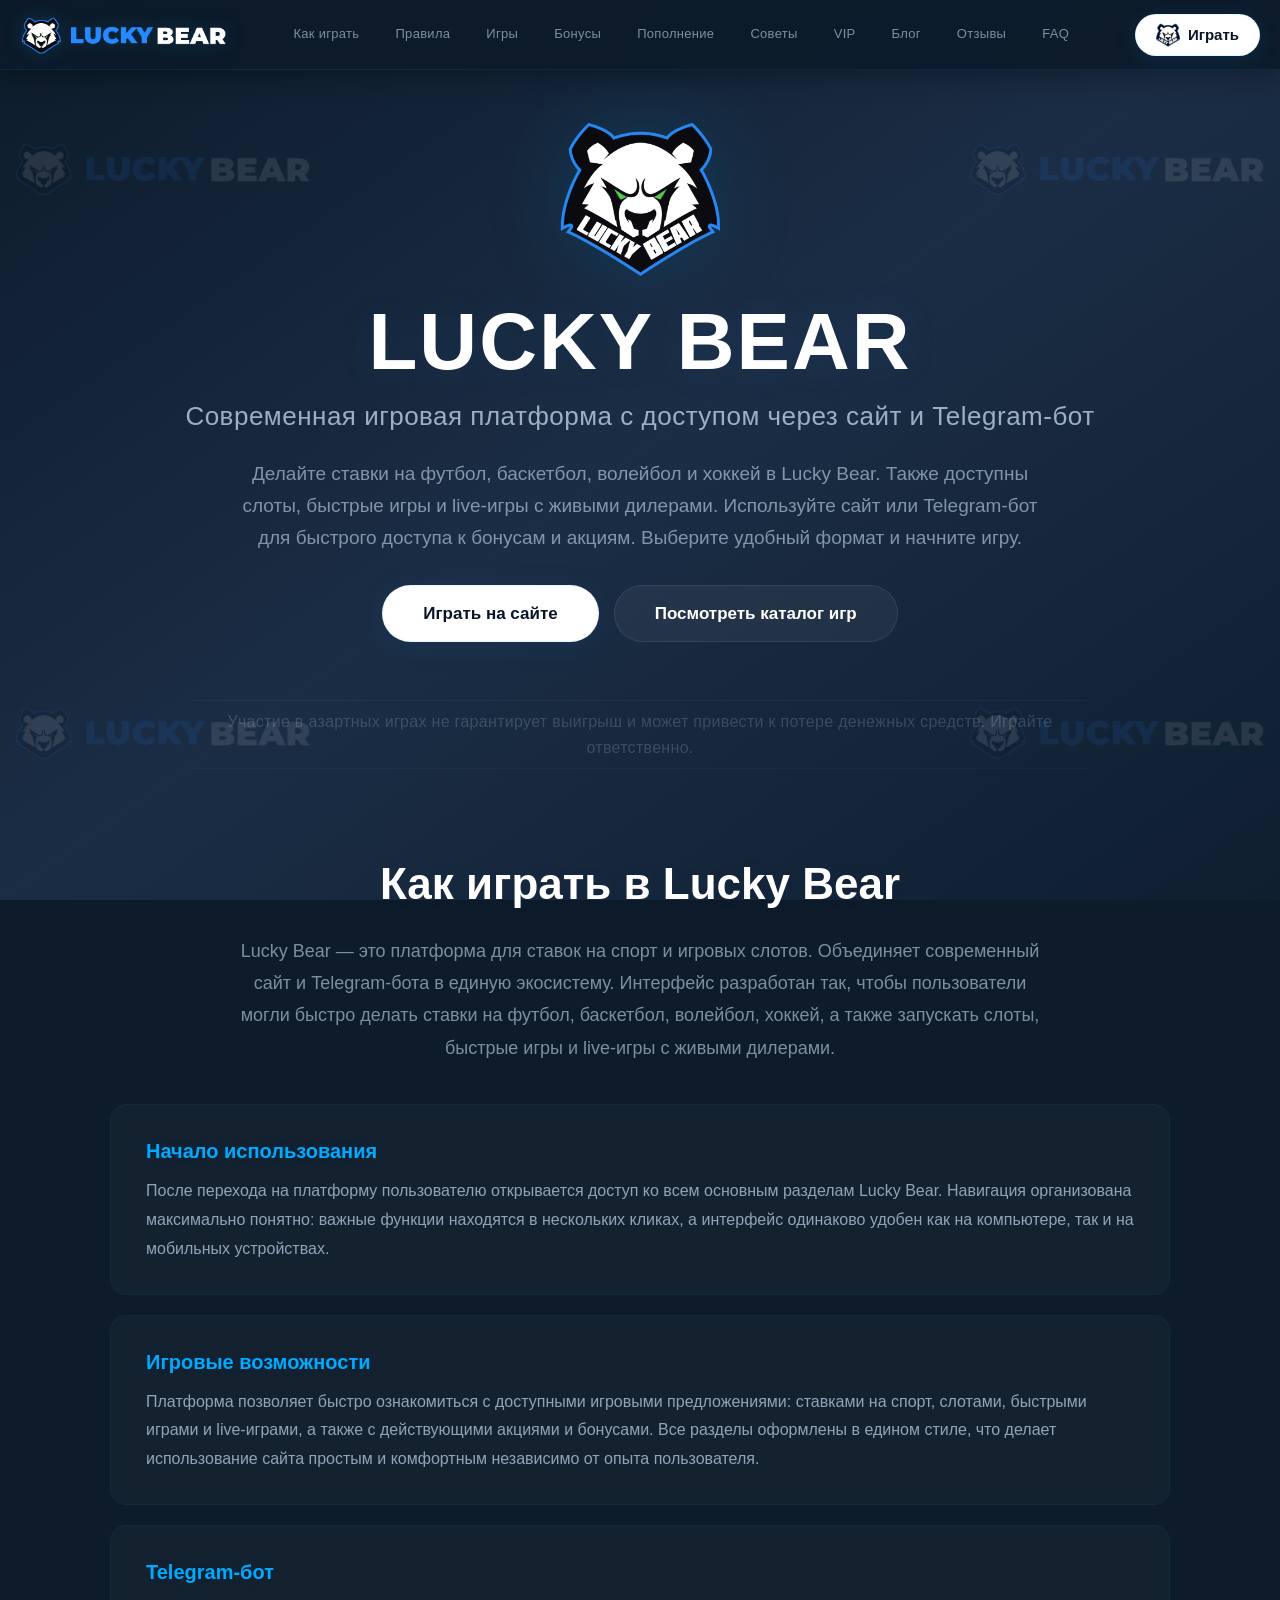
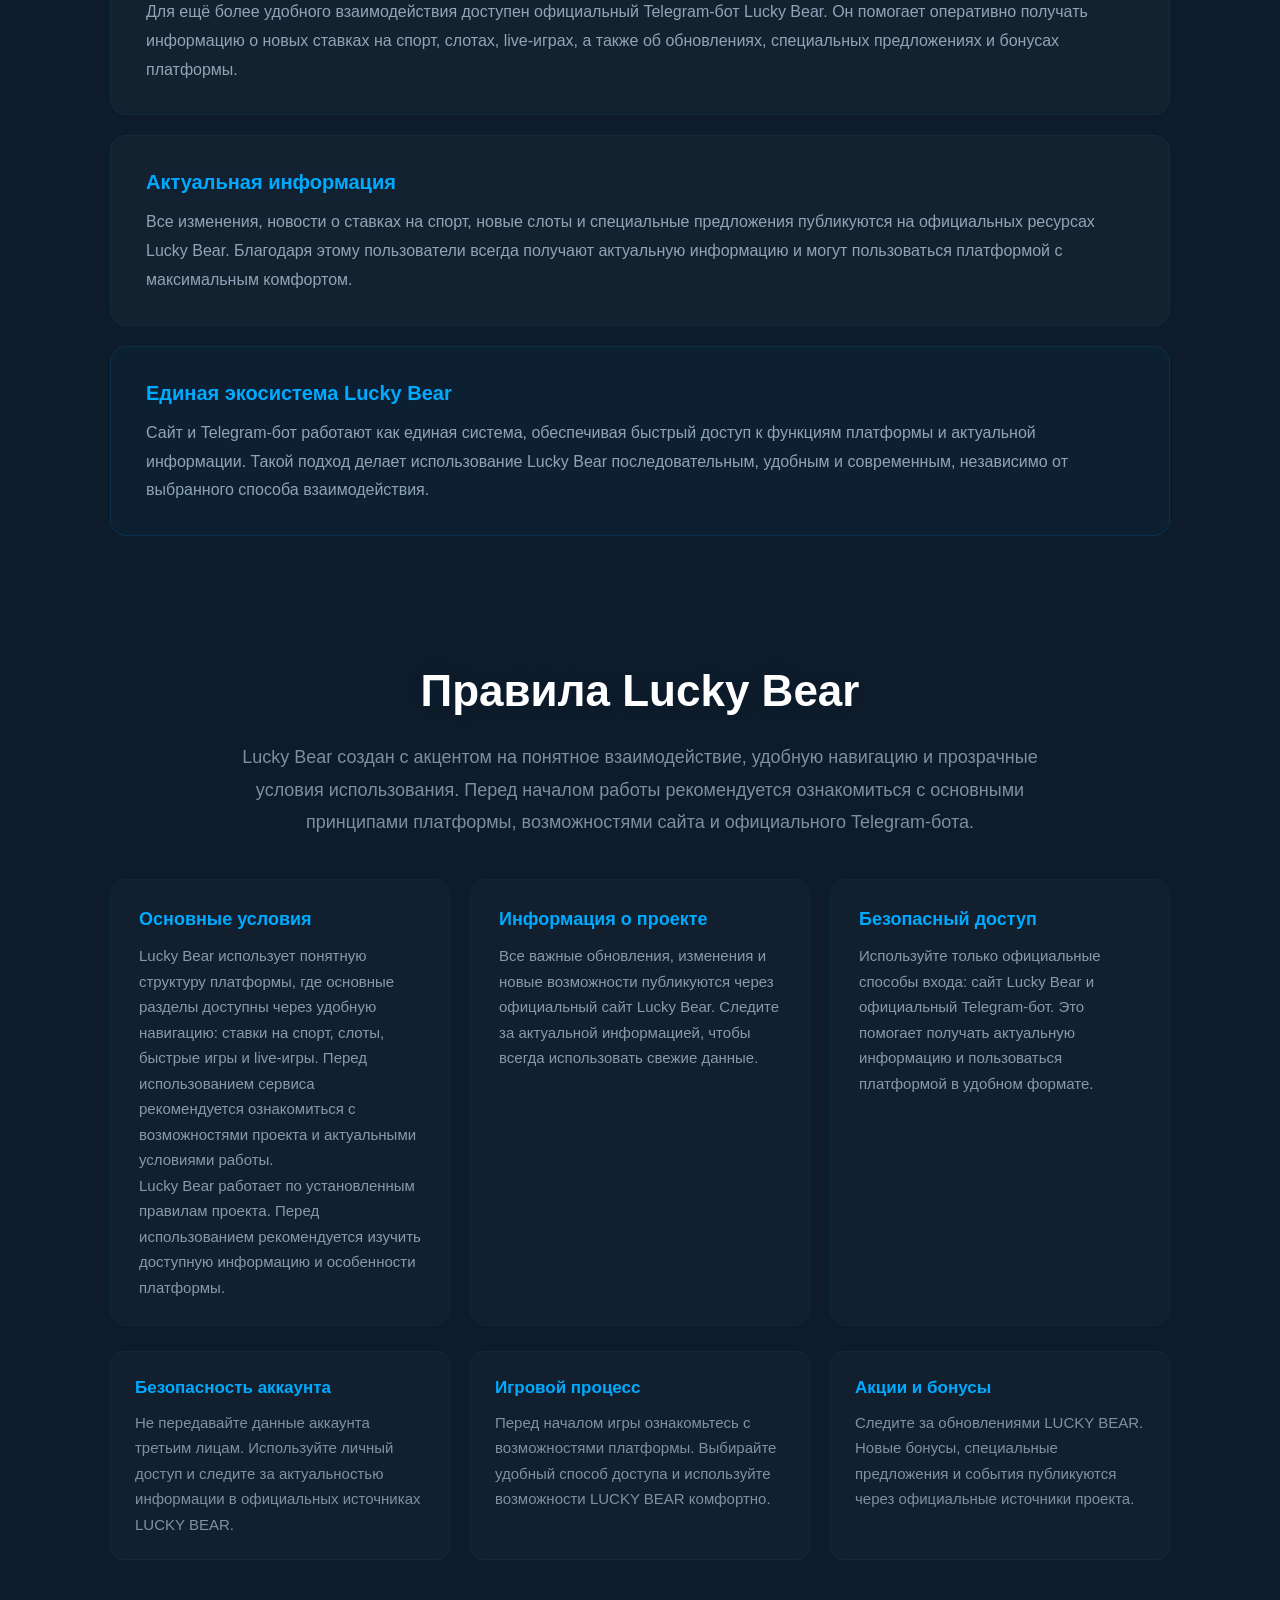
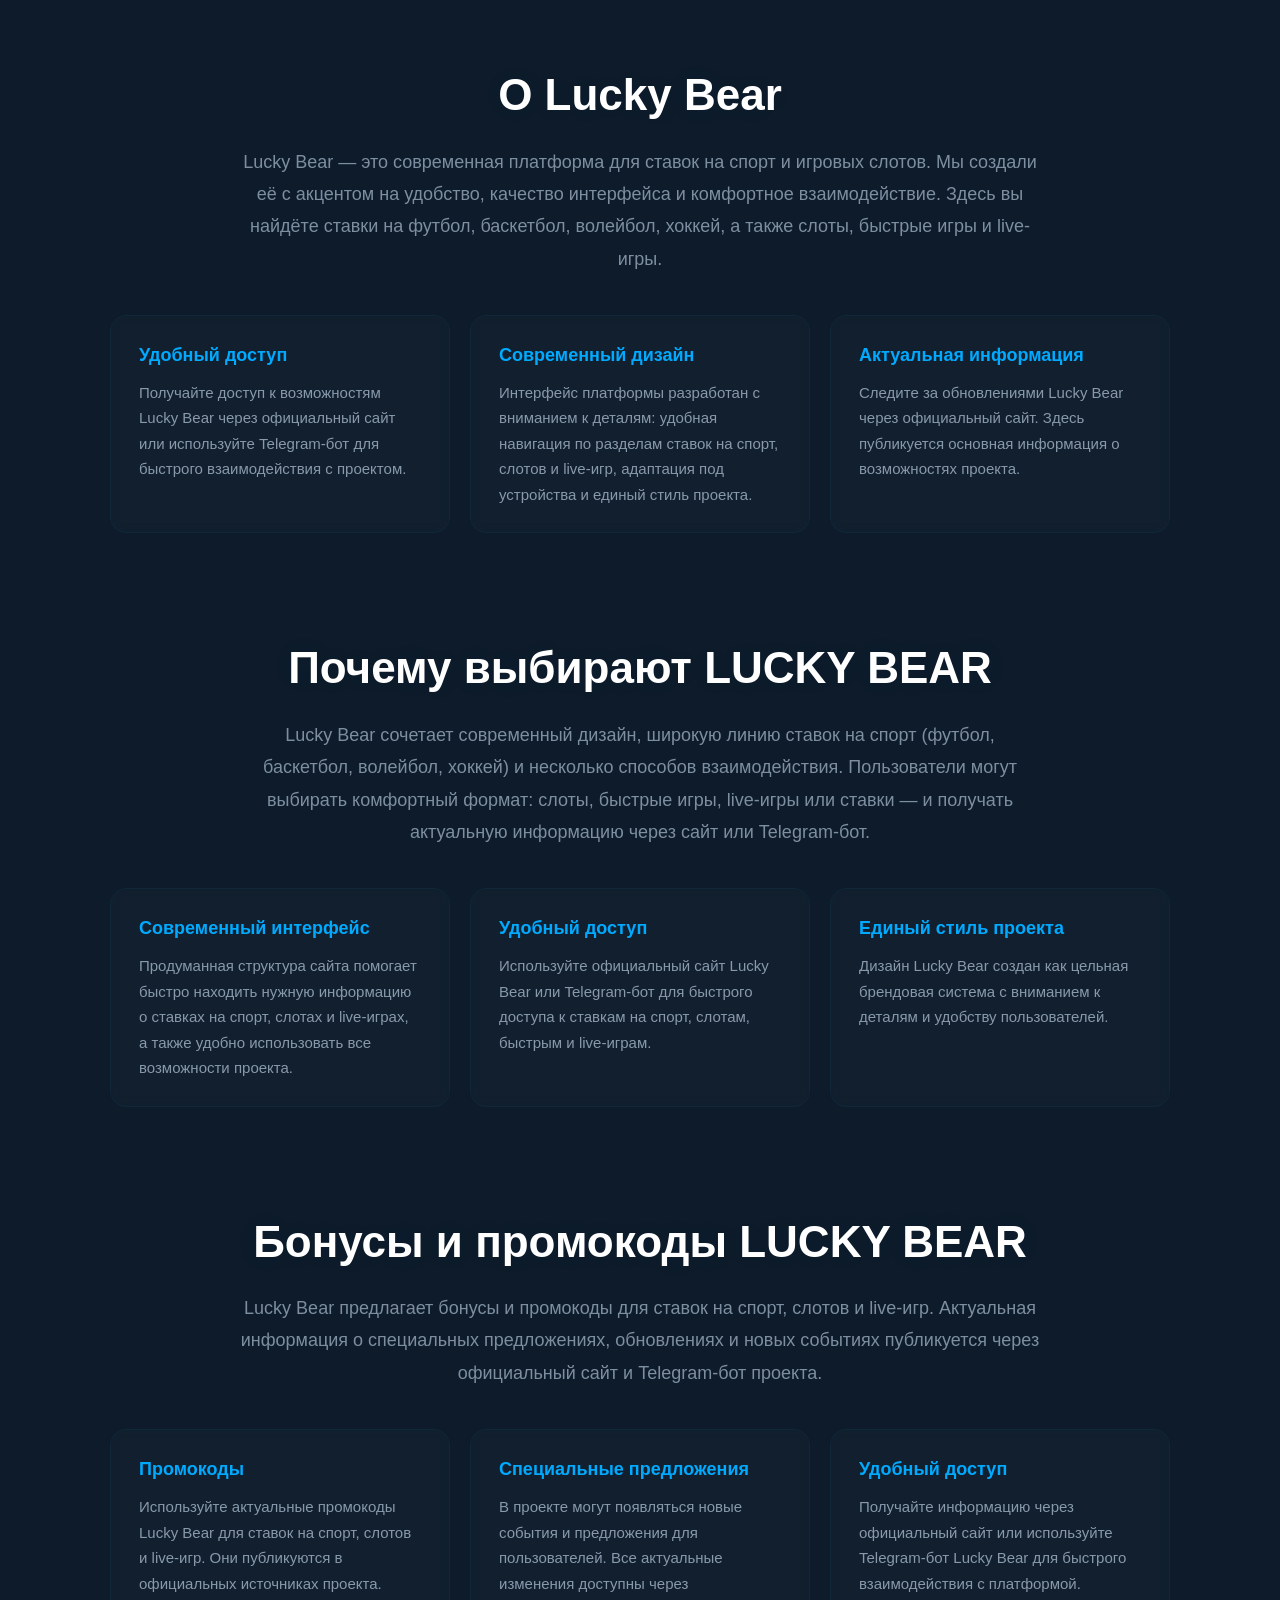
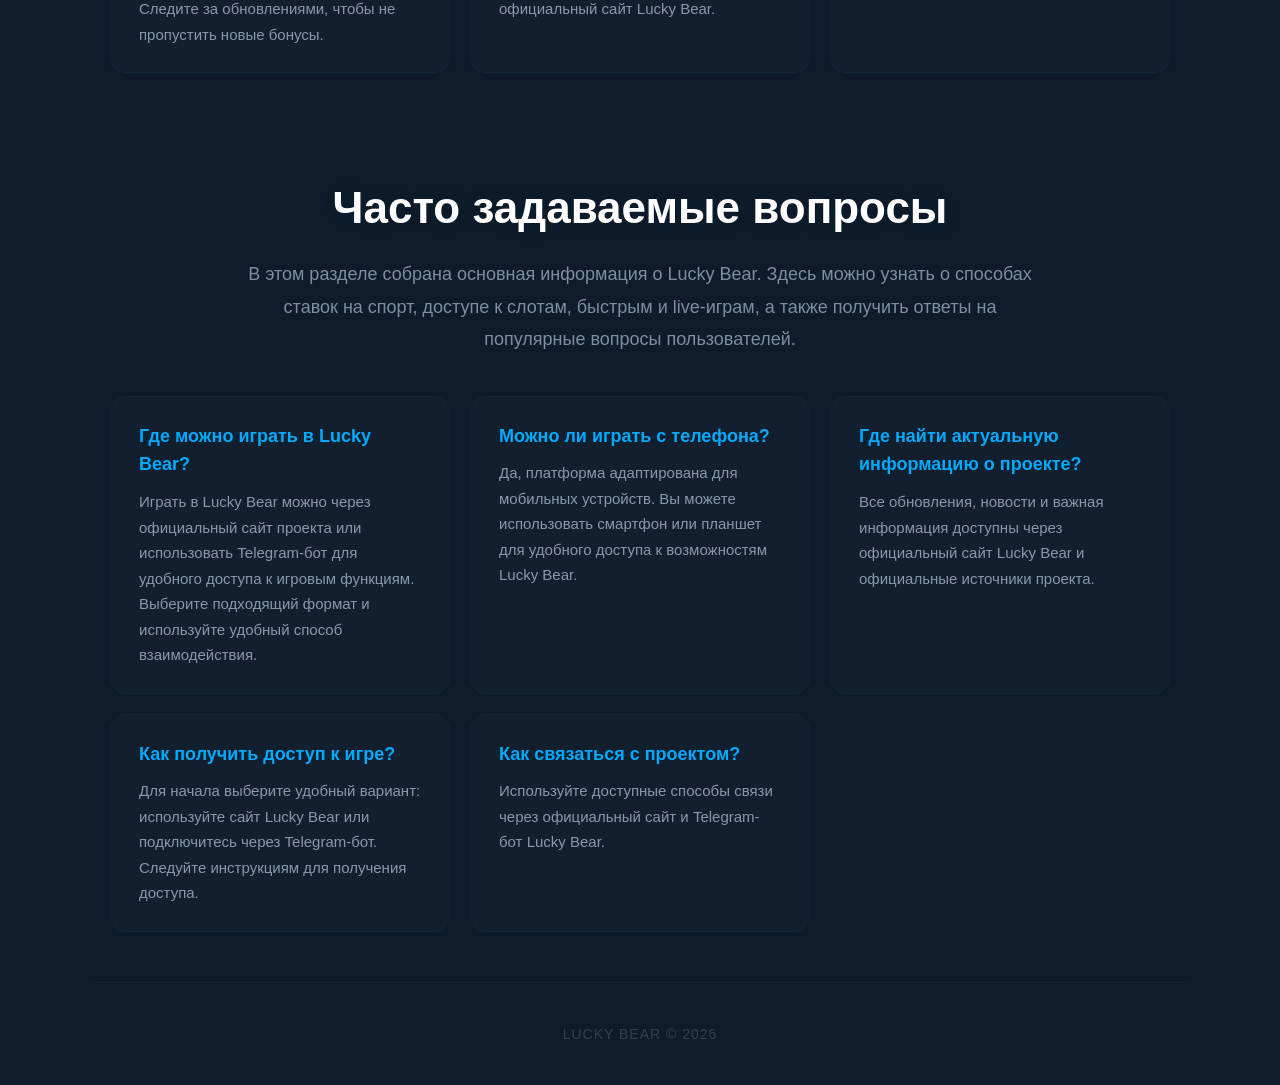
==== commit b56871b8: "Update index.html" ====
--- a/index.html
+++ b/index.html
@@ -27,8 +27,8 @@
 
     <style>
         /* ===========================================
-           LUCKY BEAR — СВЕТЛЫЙ НЕОН (ГОЛУБОЙ ГРАДИЕНТ)
-           Белые заголовки, белые кнопки, светлый фон
+           LUCKY BEAR — ТЁМНЫЙ СТИЛЬ (МЯГКИЙ ТЁМНО-СИНИЙ)
+           Белые заголовки, белые кнопки, тёмный фон
            =========================================== */
 
         * {
@@ -39,8 +39,8 @@
         }
 
         body {
-            background: #e3edf7;
-            color: #0a1628;
+            background: #0d1b2a;
+            color: #e0e8f0;
             font-family: 'Segoe UI', 'Arial', sans-serif;
             line-height: 1.6;
             padding-top: 70px;
@@ -57,18 +57,18 @@
             display: block;
         }
 
-        /* ===== СВЕТЛЫЙ ГРАДИЕНТ ===== */
+        /* ===== ТЁМНЫЙ ФОН С МЯГКИМ ГРАДИЕНТОМ ===== */
         .bear-background {
             position: fixed;
             top: 0;
             left: 0;
             width: 100%;
             height: 100%;
-            background: linear-gradient(145deg, #c5dbe9 0%, #dce8f5 40%, #e8f1fa 70%, #d4e4f7 100%);
+            background: linear-gradient(145deg, #0d1b2a 0%, #1b2d45 50%, #0f1f30 100%);
             z-index: -1;
         }
 
-        /* ===== 4 РОВНЫХ МЕДВЕДЯ ПО УГЛАМ ===== */
+        /* ===== 4 МЕДВЕДЯ ПО УГЛАМ (БОЛЕЕ ЗАМЕТНЫЕ) ===== */
         .bear-glow-1,
         .bear-glow-2,
         .bear-glow-3,
@@ -80,7 +80,7 @@
             background-position: center;
             pointer-events: none;
             z-index: -1;
-            opacity: 0.07;
+            opacity: 0.10;
         }
 
         .bear-glow-1 {
@@ -118,15 +118,15 @@
             left: 0;
             width: 100%;
             height: 70px;
-            background: rgba(255, 255, 255, 0.92);
+            background: rgba(13, 27, 42, 0.92);
             backdrop-filter: blur(15px);
             display: flex;
             align-items: center;
             justify-content: space-between;
             padding: 0 20px;
             z-index: 1000;
-            border-bottom: 1px solid rgba(0, 136, 204, 0.06);
-            box-shadow: 0 2px 30px rgba(0, 0, 0, 0.02);
+            border-bottom: 1px solid rgba(0, 136, 204, 0.15);
+            box-shadow: 0 2px 30px rgba(0, 0, 0, 0.4);
         }
 
         .brand-icon {
@@ -136,6 +136,7 @@
         .brand-icon img {
             height: 42px;
             width: auto;
+            filter: drop-shadow(0 0 10px rgba(0, 136, 204, 0.2));
         }
 
         /* ===== БУРГЕР-МЕНЮ ===== */
@@ -157,9 +158,10 @@
             display: block;
             width: 100%;
             height: 3px;
-            background: #0a1628;
+            background: #00aaff;
             border-radius: 3px;
             transition: all 0.3s ease;
+            box-shadow: 0 0 10px rgba(0, 170, 255, 0.2);
         }
 
         .burger-btn.active span:nth-child(1) {
@@ -189,7 +191,7 @@
         }
 
         .nav-link {
-            color: rgba(10, 22, 40, 0.55);
+            color: rgba(200, 220, 240, 0.6);
             font-size: 13px;
             font-weight: 500;
             padding: 6px 14px;
@@ -202,12 +204,13 @@
 
         .nav-link:hover,
         .nav-link.active {
-            color: #0088cc;
-            background: rgba(0, 136, 204, 0.06);
-            border-color: rgba(0, 136, 204, 0.1);
-        }
-
-        /* ===== КНОПКА "ИГРАТЬ" (БЕЛАЯ) ===== */
+            color: #00aaff;
+            background: rgba(0, 170, 255, 0.08);
+            border-color: rgba(0, 170, 255, 0.15);
+            box-shadow: 0 0 20px rgba(0, 170, 255, 0.05);
+        }
+
+        /* ===== КНОПКА "ИГРАТЬ" (БЕЛАЯ С НЕОНОМ) ===== */
         .bot-button {
             display: flex;
             align-items: center;
@@ -219,16 +222,16 @@
             font-weight: 700;
             font-size: 15px;
             transition: all 0.3s ease;
-            box-shadow: 0 4px 20px rgba(0, 0, 0, 0.04);
+            box-shadow: 0 4px 25px rgba(0, 170, 255, 0.1);
             flex-shrink: 0;
-            border: 1px solid rgba(0, 136, 204, 0.08);
+            border: 1px solid rgba(0, 170, 255, 0.1);
             cursor: pointer;
         }
 
         .bot-button:hover {
             transform: scale(1.05);
-            box-shadow: 0 6px 30px rgba(0, 136, 204, 0.1);
-            border-color: rgba(0, 136, 204, 0.15);
+            box-shadow: 0 6px 35px rgba(0, 170, 255, 0.2);
+            border-color: rgba(0, 170, 255, 0.2);
         }
 
         .bot-button img {
@@ -244,12 +247,12 @@
             top: 70px;
             left: 0;
             width: 100%;
-            background: rgba(255, 255, 255, 0.98);
+            background: rgba(13, 27, 42, 0.98);
             backdrop-filter: blur(15px);
             padding: 20px;
             flex-direction: column;
             gap: 8px;
-            border-bottom: 1px solid rgba(0, 136, 204, 0.05);
+            border-bottom: 1px solid rgba(0, 170, 255, 0.05);
             z-index: 999;
             max-height: calc(100vh - 70px);
             overflow-y: auto;
@@ -263,15 +266,16 @@
             font-size: 16px;
             padding: 12px 20px;
             border-radius: 12px;
-            border: 1px solid rgba(0, 0, 0, 0.03);
+            border: 1px solid rgba(255, 255, 255, 0.03);
             text-align: center;
+            color: rgba(200, 220, 240, 0.7);
         }
 
         .mobile-menu .nav-link:hover,
         .mobile-menu .nav-link.active {
-            background: rgba(0, 136, 204, 0.06);
-            border-color: rgba(0, 136, 204, 0.1);
-            color: #0088cc;
+            background: rgba(0, 170, 255, 0.06);
+            border-color: rgba(0, 170, 255, 0.1);
+            color: #00aaff;
         }
 
         /* ===== ГЕРОЙ ===== */
@@ -292,6 +296,7 @@
             margin: 0 auto 20px;
             transition: all 0.1s ease;
             animation: floatLogo 4s ease-in-out infinite;
+            filter: drop-shadow(0 0 40px rgba(0, 170, 255, 0.15));
         }
 
         @keyframes floatLogo {
@@ -299,22 +304,23 @@
             50% { transform: translateY(-10px); }
         }
 
-        /* ===== ЗАГОЛОВКИ (БЕЛЫЕ) ===== */
+        /* ===== ЗАГОЛОВКИ (БЕЛЫЕ С НЕОНОВЫМ СВЕЧЕНИЕМ) ===== */
         .title {
             font-size: clamp(40px, 8vw, 80px);
             font-weight: 900;
-            color: #0a1628;
+            color: #ffffff;
             letter-spacing: 2px;
             line-height: 1.1;
+            text-shadow: 0 0 40px rgba(0, 170, 255, 0.1);
         }
 
         .title span {
-            color: #0088cc;
+            color: #00aaff;
         }
 
         .subtitle {
             font-size: clamp(16px, 2.5vw, 26px);
-            color: rgba(10, 22, 40, 0.75);
+            color: rgba(200, 220, 240, 0.75);
             margin-top: 10px;
             font-weight: 300;
             letter-spacing: 0.5px;
@@ -324,7 +330,7 @@
             max-width: 800px;
             margin: 20px auto 30px;
             font-size: clamp(15px, 1.8vw, 19px);
-            color: rgba(10, 22, 40, 0.6);
+            color: rgba(200, 220, 240, 0.6);
             line-height: 1.7;
         }
 
@@ -336,7 +342,7 @@
             margin-bottom: 20px;
         }
 
-        /* ===== ГЛАВНЫЕ КНОПКИ (БЕЛЫЕ) ===== */
+        /* ===== ГЛАВНЫЕ КНОПКИ (БЕЛЫЕ С НЕОНОМ) ===== */
         .main-button {
             display: inline-block;
             background: #ffffff;
@@ -346,27 +352,27 @@
             font-weight: 700;
             font-size: 17px;
             transition: all 0.3s ease;
-            box-shadow: 0 4px 25px rgba(0, 0, 0, 0.04);
-            border: 1px solid rgba(0, 136, 204, 0.08);
+            box-shadow: 0 4px 30px rgba(0, 170, 255, 0.08);
+            border: 1px solid rgba(0, 170, 255, 0.1);
             cursor: pointer;
         }
 
         .main-button:hover {
             transform: translateY(-3px) scale(1.02);
-            box-shadow: 0 8px 40px rgba(0, 136, 204, 0.1);
-            border-color: rgba(0, 136, 204, 0.15);
+            box-shadow: 0 8px 50px rgba(0, 170, 255, 0.15);
+            border-color: rgba(0, 170, 255, 0.15);
         }
 
         .main-button.secondary {
-            background: rgba(10, 22, 40, 0.03);
-            color: #0a1628;
+            background: rgba(255, 255, 255, 0.05);
+            color: #ffffff;
             box-shadow: none;
-            border: 1px solid rgba(0, 0, 0, 0.06);
+            border: 1px solid rgba(255, 255, 255, 0.08);
         }
 
         .main-button.secondary:hover {
-            background: rgba(10, 22, 40, 0.06);
-            box-shadow: 0 4px 30px rgba(0, 0, 0, 0.04);
+            background: rgba(255, 255, 255, 0.08);
+            box-shadow: 0 4px 30px rgba(0, 0, 0, 0.2);
         }
 
         /* ===== ПРЕДУПРЕЖДЕНИЕ ===== */
@@ -376,10 +382,10 @@
             padding: 8px 0;
             text-align: center;
             font-size: 16px;
-            color: rgba(10, 22, 40, 0.25);
+            color: rgba(200, 220, 240, 0.2);
             letter-spacing: 0.3px;
-            border-top: 1px solid rgba(0, 0, 0, 0.04);
-            border-bottom: 1px solid rgba(0, 0, 0, 0.04);
+            border-top: 1px solid rgba(255, 255, 255, 0.03);
+            border-bottom: 1px solid rgba(255, 255, 255, 0.03);
         }
 
         /* ===== СЕКЦИИ ===== */
@@ -396,11 +402,12 @@
             font-weight: 700;
             text-align: center;
             margin-bottom: 15px;
-            color: #0a1628;
+            color: #ffffff;
+            text-shadow: 0 0 30px rgba(0, 170, 255, 0.05);
         }
 
         .section-title span {
-            color: #0088cc;
+            color: #00aaff;
         }
 
         .section-description {
@@ -408,14 +415,14 @@
             max-width: 800px;
             margin: 0 auto 40px;
             font-size: clamp(15px, 1.6vw, 18px);
-            color: rgba(10, 22, 40, 0.6);
+            color: rgba(200, 220, 240, 0.6);
             line-height: 1.8;
         }
 
         /* ===== ИНФО-БЛОКИ ===== */
         .info-block {
-            background: rgba(255, 255, 255, 0.7);
-            border: 1px solid rgba(0, 136, 204, 0.06);
+            background: rgba(255, 255, 255, 0.03);
+            border: 1px solid rgba(0, 170, 255, 0.06);
             border-radius: 16px;
             padding: 30px 35px;
             margin-bottom: 20px;
@@ -424,27 +431,28 @@
         }
 
         .info-block:hover {
-            border-color: rgba(0, 136, 204, 0.12);
-            background: rgba(255, 255, 255, 0.9);
-            box-shadow: 0 8px 40px rgba(0, 0, 0, 0.03);
+            border-color: rgba(0, 170, 255, 0.12);
+            background: rgba(255, 255, 255, 0.05);
+            box-shadow: 0 8px 40px rgba(0, 0, 0, 0.2);
         }
 
         .info-block h3 {
-            color: #0088cc;
+            color: #00aaff;
             font-size: 20px;
             margin-bottom: 10px;
             font-weight: 600;
+            text-shadow: 0 0 20px rgba(0, 170, 255, 0.1);
         }
 
         .info-block p {
-            color: rgba(10, 22, 40, 0.7);
+            color: rgba(200, 220, 240, 0.7);
             font-size: 16px;
             line-height: 1.8;
         }
 
         .info-highlight {
-            border-color: rgba(0, 136, 204, 0.12);
-            background: rgba(0, 136, 204, 0.04);
+            border-color: rgba(0, 170, 255, 0.12);
+            background: rgba(0, 170, 255, 0.04);
         }
 
         /* ===== СЕТКИ ===== */
@@ -463,8 +471,8 @@
         .advantages-card,
         .promo-card,
         .faq-card {
-            background: rgba(255, 255, 255, 0.6);
-            border: 1px solid rgba(0, 136, 204, 0.05);
+            background: rgba(255, 255, 255, 0.02);
+            border: 1px solid rgba(0, 170, 255, 0.05);
             border-radius: 16px;
             padding: 25px 28px;
             transition: all 0.3s ease;
@@ -476,10 +484,10 @@
         .advantages-card:hover,
         .promo-card:hover,
         .faq-card:hover {
-            border-color: rgba(0, 136, 204, 0.1);
-            background: rgba(255, 255, 255, 0.85);
+            border-color: rgba(0, 170, 255, 0.1);
+            background: rgba(255, 255, 255, 0.04);
             transform: translateY(-2px);
-            box-shadow: 0 8px 40px rgba(0, 0, 0, 0.03);
+            box-shadow: 0 8px 40px rgba(0, 0, 0, 0.2);
         }
 
         .rules-card h3,
@@ -487,7 +495,7 @@
         .advantages-card h3,
         .promo-card h3,
         .faq-card h3 {
-            color: #0088cc;
+            color: #00aaff;
             font-size: 18px;
             margin-bottom: 10px;
             font-weight: 600;
@@ -498,7 +506,7 @@
         .advantages-card p,
         .promo-card p,
         .faq-card p {
-            color: rgba(10, 22, 40, 0.65);
+            color: rgba(200, 220, 240, 0.65);
             font-size: 15px;
             line-height: 1.7;
         }
@@ -511,27 +519,27 @@
         }
 
         .rules-extra-card {
-            background: rgba(255, 255, 255, 0.5);
-            border: 1px solid rgba(0, 0, 0, 0.03);
+            background: rgba(255, 255, 255, 0.02);
+            border: 1px solid rgba(255, 255, 255, 0.03);
             border-radius: 14px;
             padding: 22px 24px;
             transition: all 0.3s ease;
         }
 
         .rules-extra-card:hover {
-            background: rgba(255, 255, 255, 0.8);
-            border-color: rgba(0, 136, 204, 0.08);
+            background: rgba(255, 255, 255, 0.04);
+            border-color: rgba(0, 170, 255, 0.08);
         }
 
         .rules-extra-card h3 {
-            color: #0088cc;
+            color: #00aaff;
             font-size: 17px;
             margin-bottom: 8px;
             font-weight: 600;
         }
 
         .rules-extra-card p {
-            color: rgba(10, 22, 40, 0.6);
+            color: rgba(200, 220, 240, 0.6);
             font-size: 15px;
             line-height: 1.7;
         }
@@ -540,8 +548,8 @@
         footer {
             text-align: center;
             padding: 40px 20px;
-            border-top: 1px solid rgba(0, 0, 0, 0.03);
-            color: rgba(10, 22, 40, 0.2);
+            border-top: 1px solid rgba(255, 255, 255, 0.03);
+            color: rgba(200, 220, 240, 0.2);
             font-size: 14px;
             letter-spacing: 1px;
             max-width: 1100px;
@@ -619,7 +627,7 @@
             .bear-glow-4 {
                 width: 100px !important;
                 height: 100px !important;
-                opacity: 0.05 !important;
+                opacity: 0.08 !important;
             }
 
             .bear-glow-1 { top: 2%; left: 1%; }
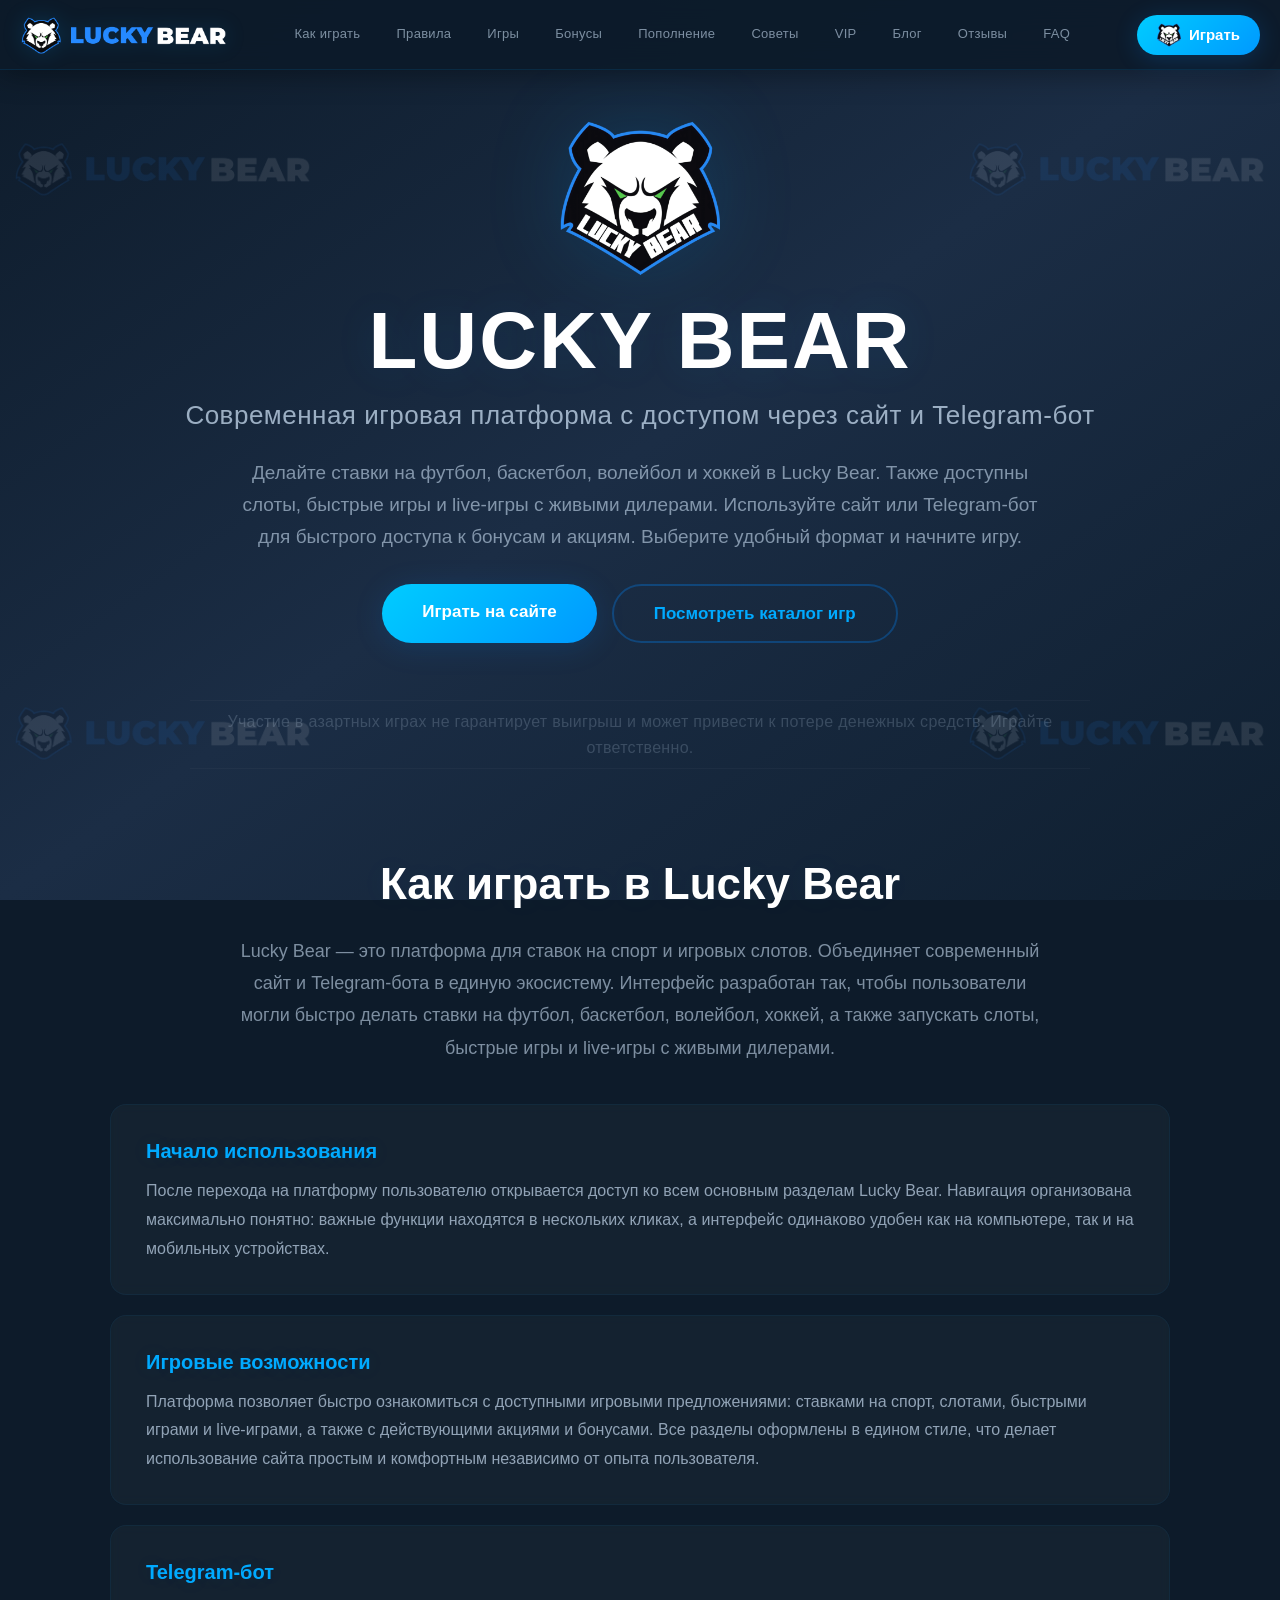
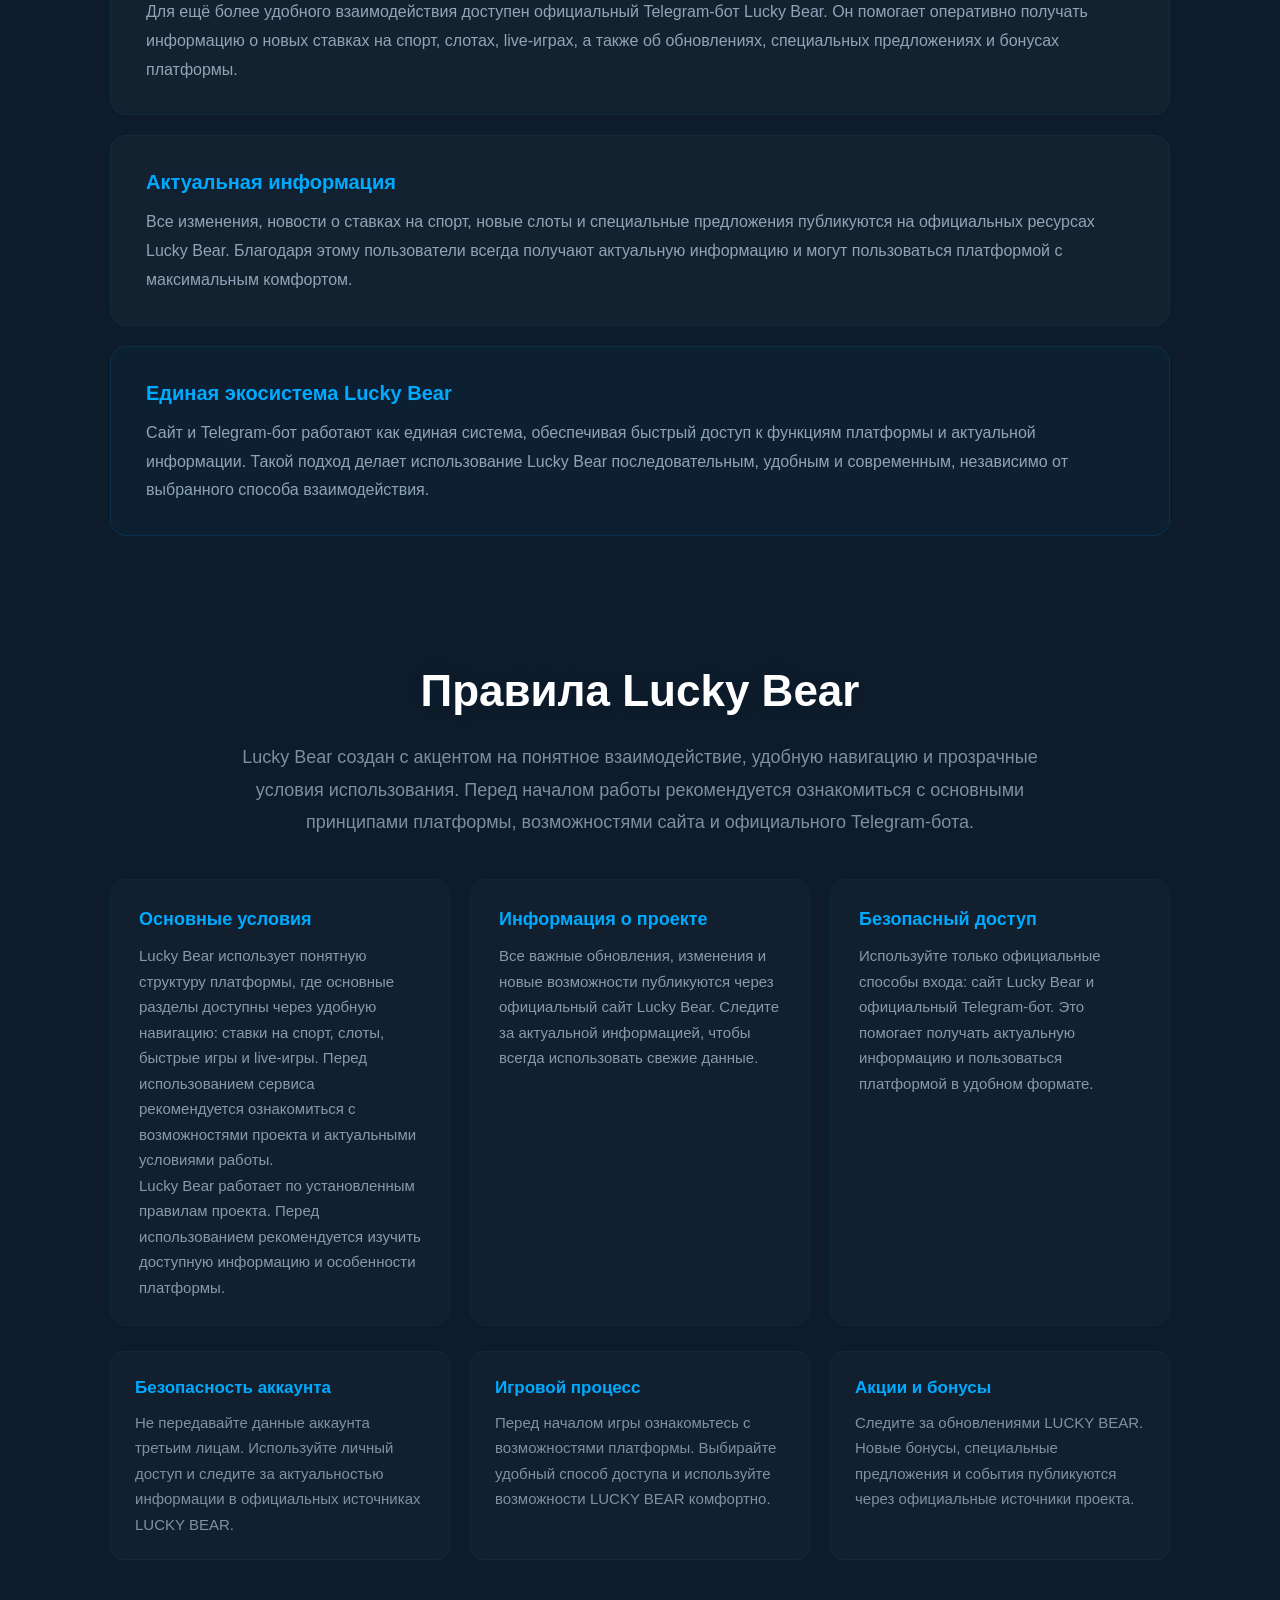
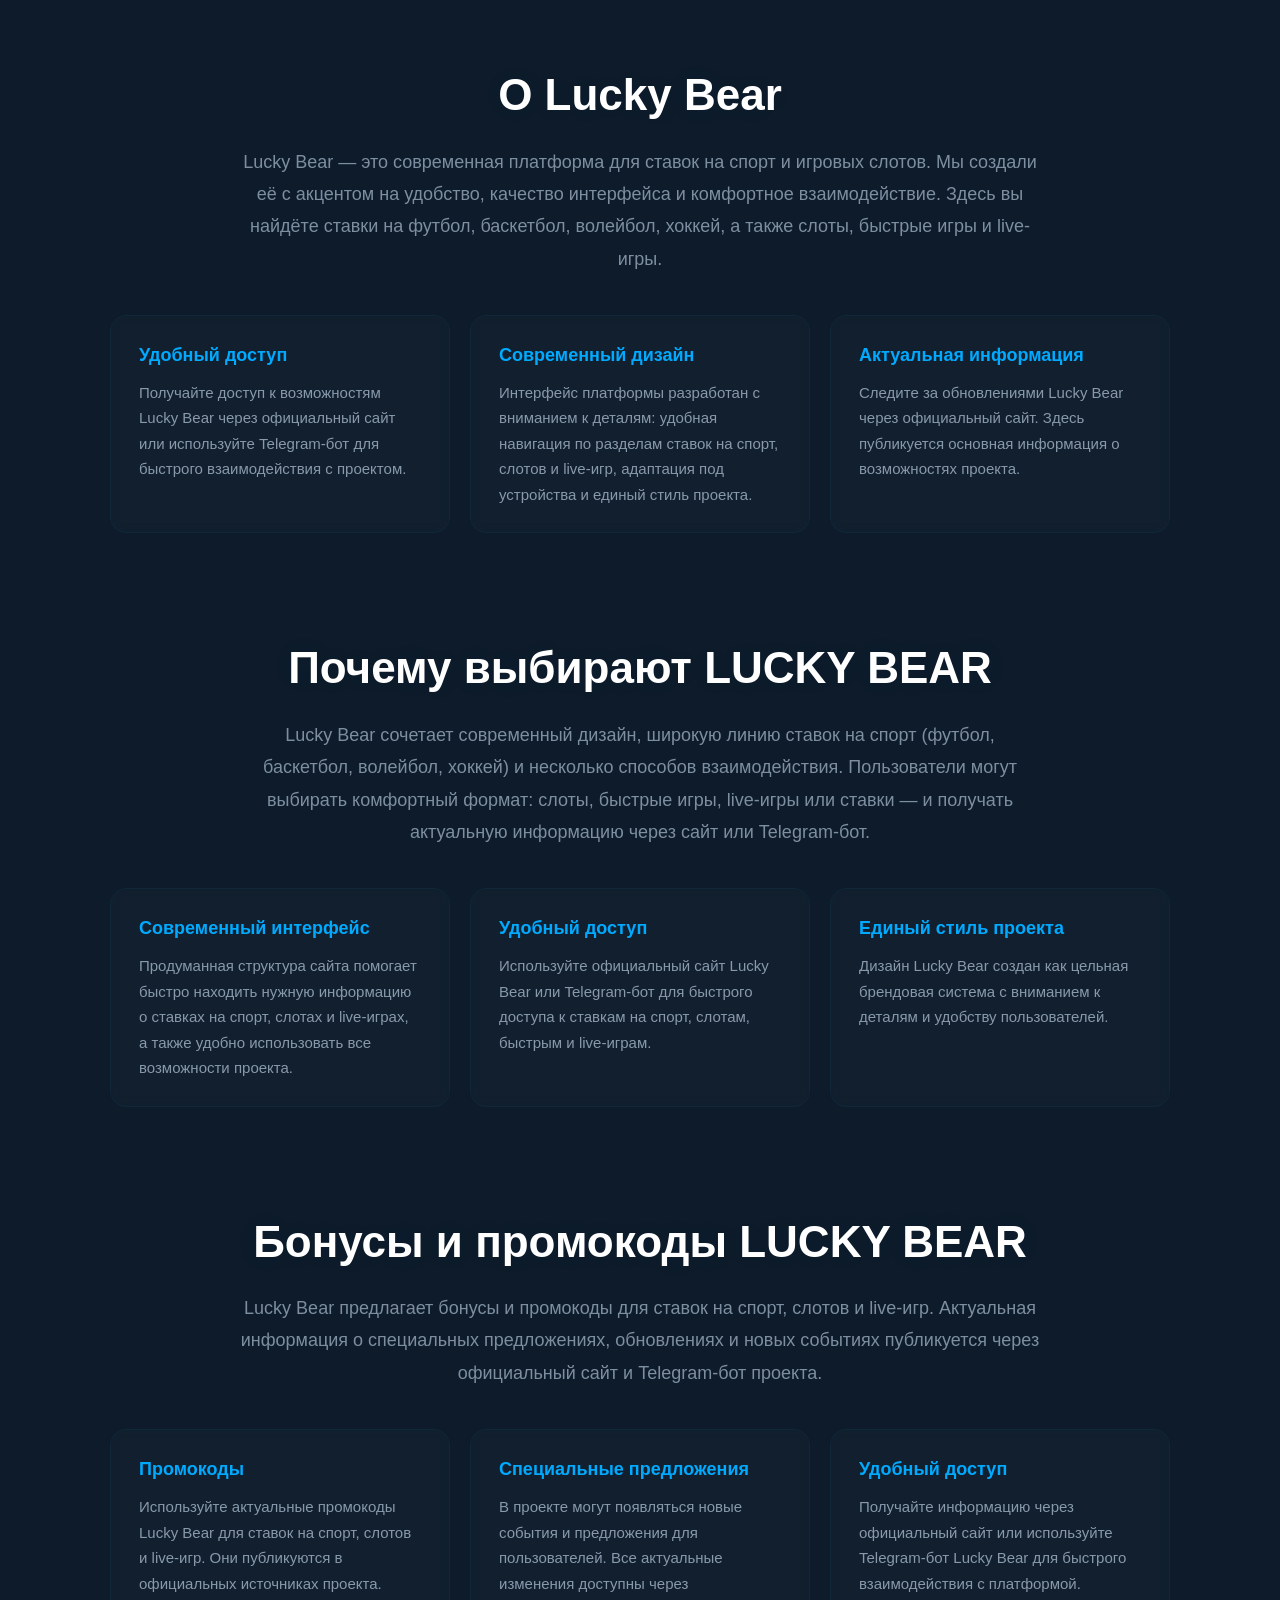
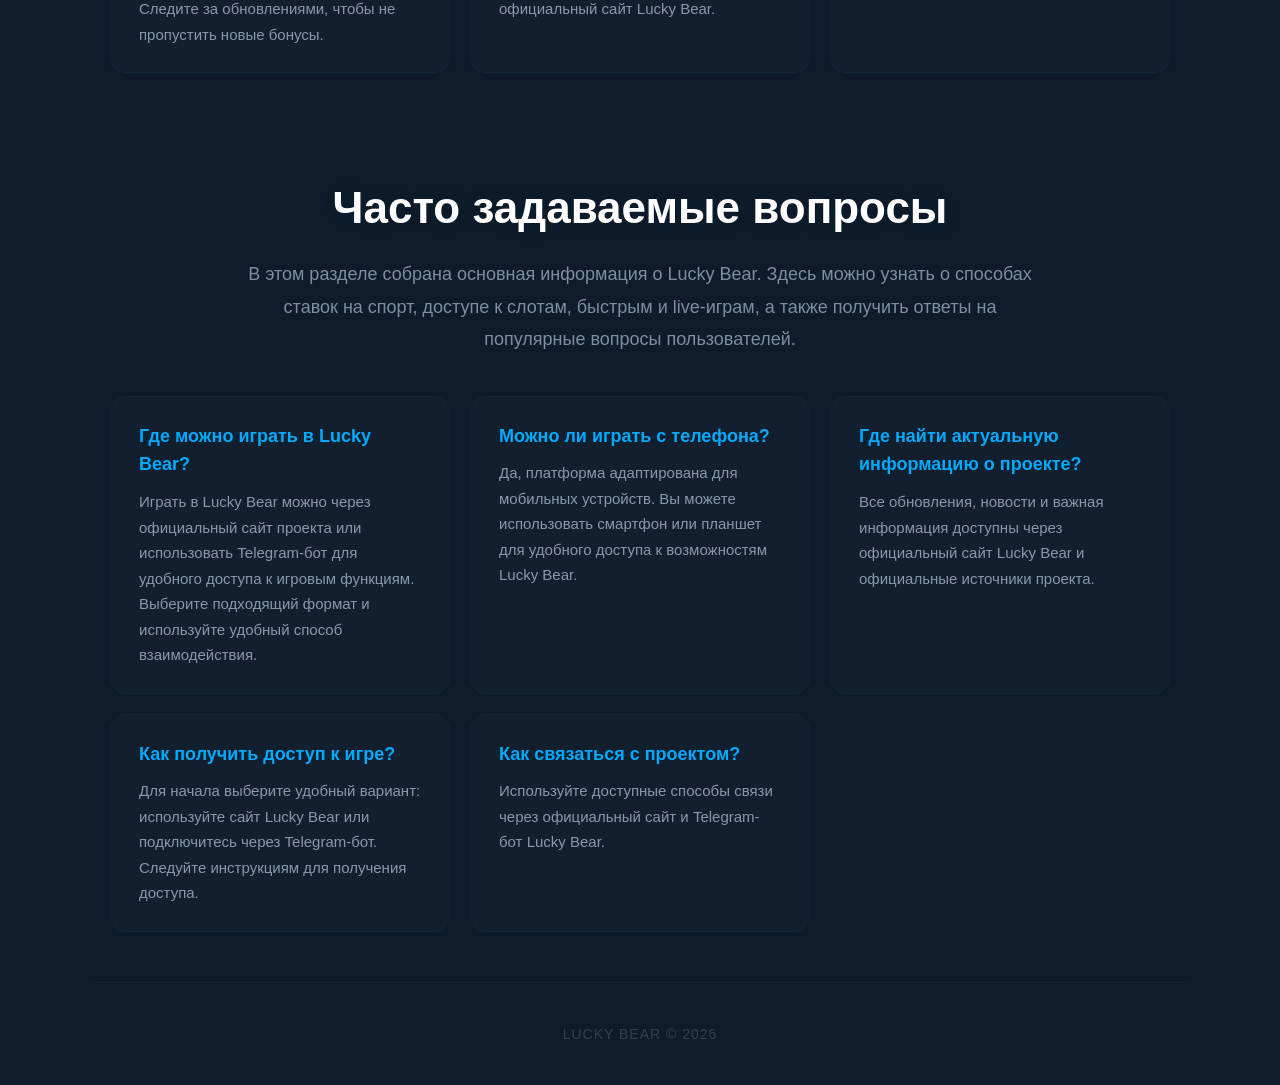
==== commit a502a76c: "Update index.html" ====
--- a/index.html
+++ b/index.html
@@ -28,7 +28,7 @@
     <style>
         /* ===========================================
            LUCKY BEAR — ТЁМНЫЙ СТИЛЬ (МЯГКИЙ ТЁМНО-СИНИЙ)
-           Белые заголовки, белые кнопки, тёмный фон
+           Белые заголовки, кнопки с градиентом
            =========================================== */
 
         * {
@@ -68,7 +68,7 @@
             z-index: -1;
         }
 
-        /* ===== 4 МЕДВЕДЯ ПО УГЛАМ (БОЛЕЕ ЗАМЕТНЫЕ) ===== */
+        /* ===== 4 МЕДВЕДЯ ПО УГЛАМ ===== */
         .bear-glow-1,
         .bear-glow-2,
         .bear-glow-3,
@@ -210,34 +210,93 @@
             box-shadow: 0 0 20px rgba(0, 170, 255, 0.05);
         }
 
-        /* ===== КНОПКА "ИГРАТЬ" (БЕЛАЯ С НЕОНОМ) ===== */
+        /* ============================================================
+           ВСЕ КНОПКИ — ПЕРЕЛИВАЮЩИЙСЯ ГОЛУБО-СИНИЙ ГРАДИЕНТ
+           ============================================================ */
+
+        /* ===== КНОПКА "ИГРАТЬ" В МЕНЮ ===== */
         .bot-button {
             display: flex;
             align-items: center;
             gap: 8px;
-            background: #ffffff;
-            color: #0a1628;
+            background: linear-gradient(135deg, #00ccff, #0066ff);
+            color: #ffffff;
             padding: 8px 20px;
             border-radius: 30px;
             font-weight: 700;
             font-size: 15px;
             transition: all 0.3s ease;
-            box-shadow: 0 4px 25px rgba(0, 170, 255, 0.1);
+            box-shadow: 0 4px 25px rgba(0, 136, 255, 0.2);
             flex-shrink: 0;
-            border: 1px solid rgba(0, 170, 255, 0.1);
+            border: none;
             cursor: pointer;
+            background-size: 200% 200%;
+            animation: gradientShift 4s ease infinite;
         }
 
         .bot-button:hover {
             transform: scale(1.05);
-            box-shadow: 0 6px 35px rgba(0, 170, 255, 0.2);
-            border-color: rgba(0, 170, 255, 0.2);
+            box-shadow: 0 6px 40px rgba(0, 136, 255, 0.4);
+            animation: gradientShift 1.5s ease infinite;
         }
 
         .bot-button img {
             height: 24px;
             width: auto;
             border-radius: 4px;
+        }
+
+        /* ===== ГЛАВНАЯ КНОПКА "ИГРАТЬ НА САЙТЕ" ===== */
+        .main-button {
+            display: inline-block;
+            background: linear-gradient(135deg, #00ccff, #0066ff);
+            color: #ffffff;
+            padding: 14px 40px;
+            border-radius: 50px;
+            font-weight: 700;
+            font-size: 17px;
+            transition: all 0.3s ease;
+            box-shadow: 0 4px 30px rgba(0, 136, 255, 0.15);
+            border: none;
+            cursor: pointer;
+            background-size: 200% 200%;
+            animation: gradientShift 4s ease infinite;
+        }
+
+        .main-button:hover {
+            transform: translateY(-3px) scale(1.02);
+            box-shadow: 0 8px 50px rgba(0, 136, 255, 0.3);
+            animation: gradientShift 1.5s ease infinite;
+        }
+
+        /* ===== ВТОРИЧНАЯ КНОПКА "ПОСМОТРЕТЬ КАТАЛОГ ИГР" ===== */
+        .main-button.secondary {
+            background: transparent;
+            color: #00aaff;
+            box-shadow: none;
+            border: 2px solid rgba(0, 136, 255, 0.3);
+            animation: none;
+        }
+
+        .main-button.secondary:hover {
+            background: rgba(0, 136, 255, 0.08);
+            border-color: #00aaff;
+            box-shadow: 0 4px 30px rgba(0, 136, 255, 0.1);
+            transform: translateY(-3px) scale(1.02);
+            animation: none;
+        }
+
+        /* ===== АНИМАЦИЯ ПЕРЕЛИВА ГРАДИЕНТА ===== */
+        @keyframes gradientShift {
+            0% {
+                background-position: 0% 50%;
+            }
+            50% {
+                background-position: 100% 50%;
+            }
+            100% {
+                background-position: 0% 50%;
+            }
         }
 
         /* ===== МОБИЛЬНОЕ МЕНЮ ===== */
@@ -342,39 +401,6 @@
             margin-bottom: 20px;
         }
 
-        /* ===== ГЛАВНЫЕ КНОПКИ (БЕЛЫЕ С НЕОНОМ) ===== */
-        .main-button {
-            display: inline-block;
-            background: #ffffff;
-            color: #0a1628;
-            padding: 14px 40px;
-            border-radius: 50px;
-            font-weight: 700;
-            font-size: 17px;
-            transition: all 0.3s ease;
-            box-shadow: 0 4px 30px rgba(0, 170, 255, 0.08);
-            border: 1px solid rgba(0, 170, 255, 0.1);
-            cursor: pointer;
-        }
-
-        .main-button:hover {
-            transform: translateY(-3px) scale(1.02);
-            box-shadow: 0 8px 50px rgba(0, 170, 255, 0.15);
-            border-color: rgba(0, 170, 255, 0.15);
-        }
-
-        .main-button.secondary {
-            background: rgba(255, 255, 255, 0.05);
-            color: #ffffff;
-            box-shadow: none;
-            border: 1px solid rgba(255, 255, 255, 0.08);
-        }
-
-        .main-button.secondary:hover {
-            background: rgba(255, 255, 255, 0.08);
-            box-shadow: 0 4px 30px rgba(0, 0, 0, 0.2);
-        }
-
         /* ===== ПРЕДУПРЕЖДЕНИЕ ===== */
         .warning {
             max-width: 900px;
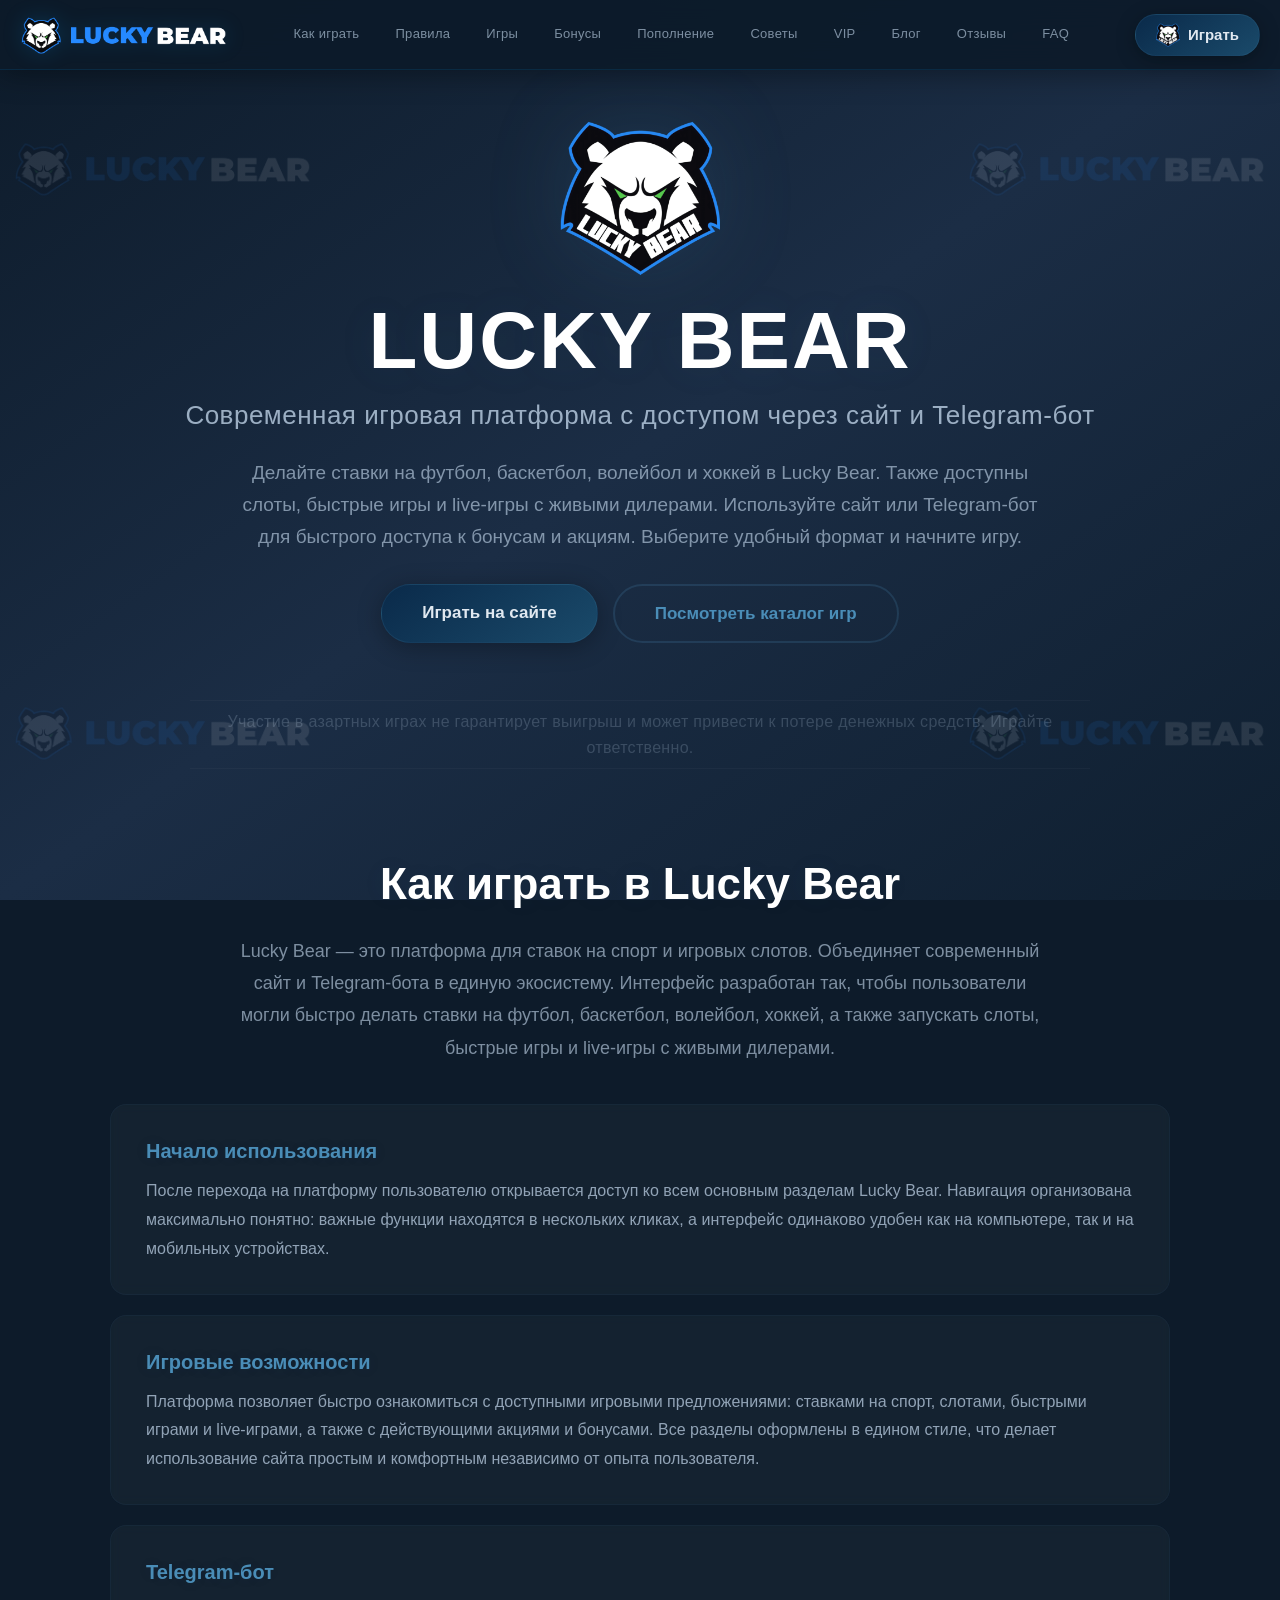
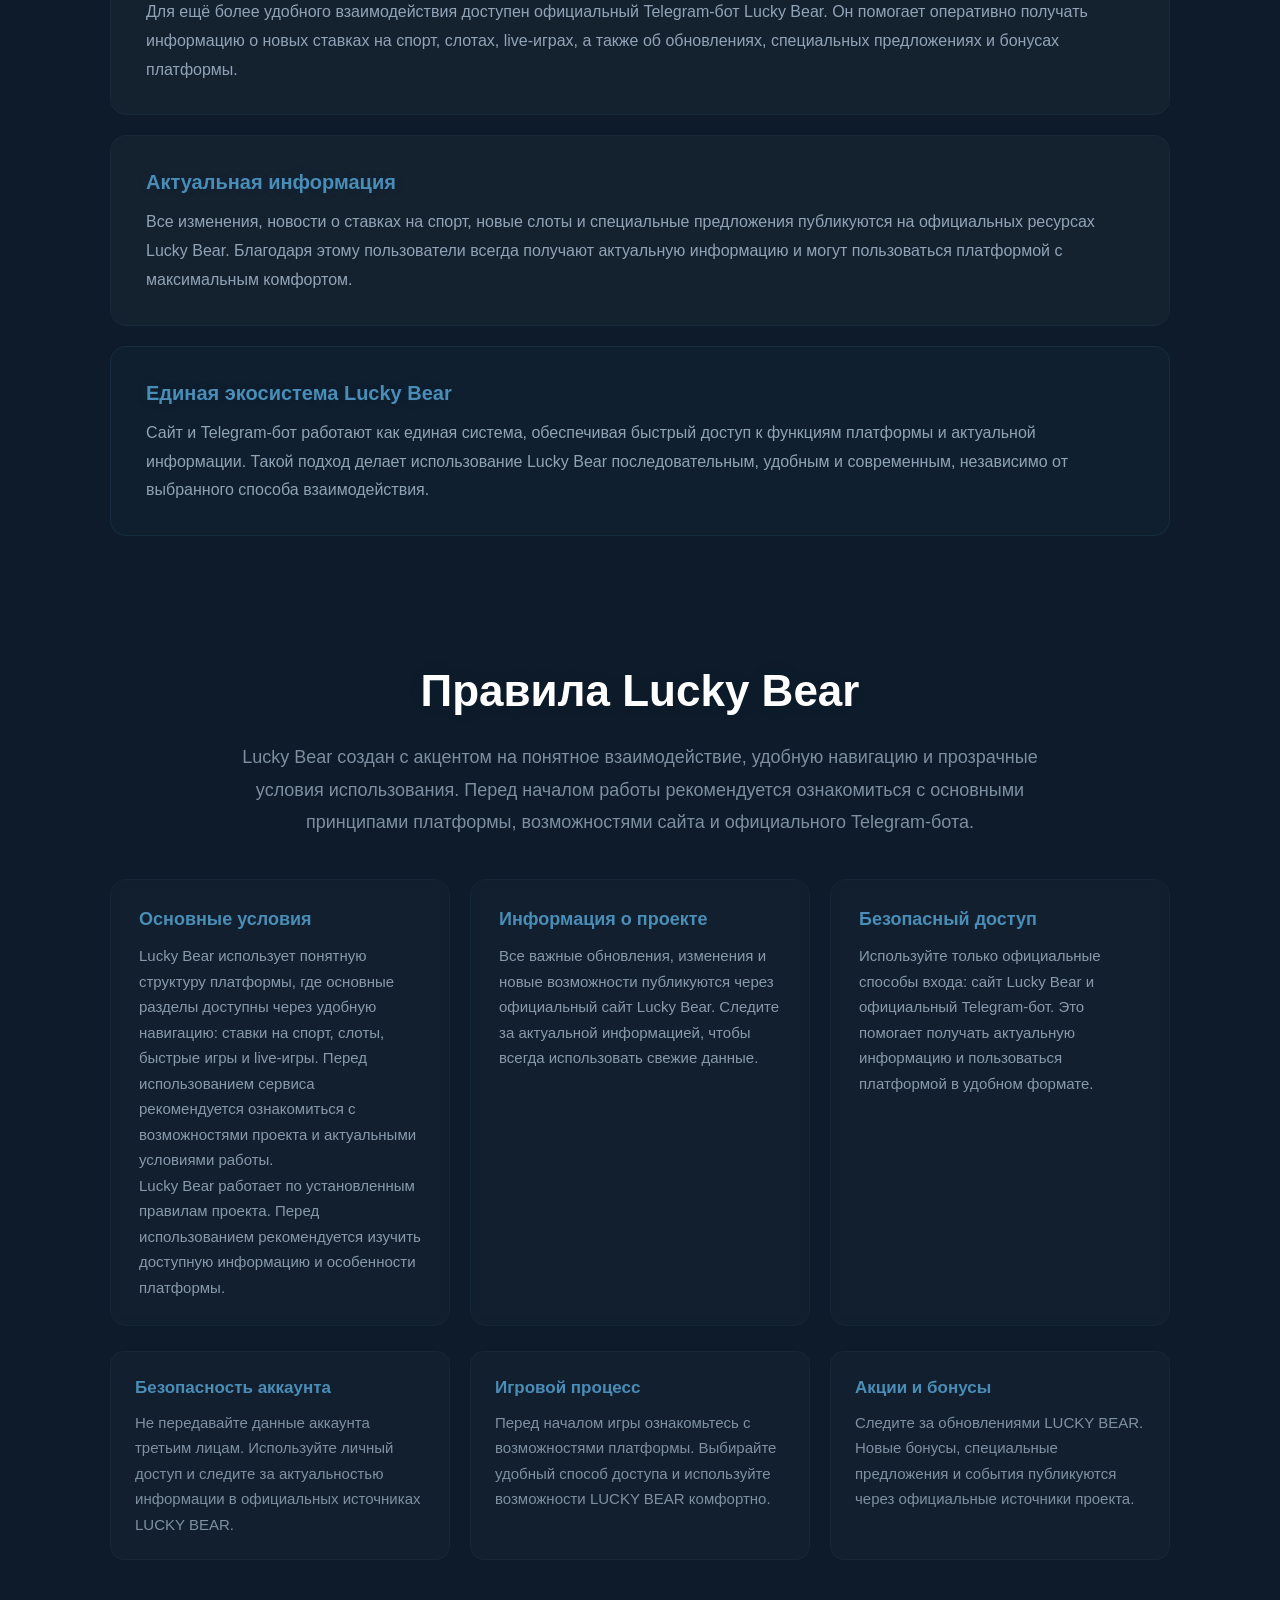
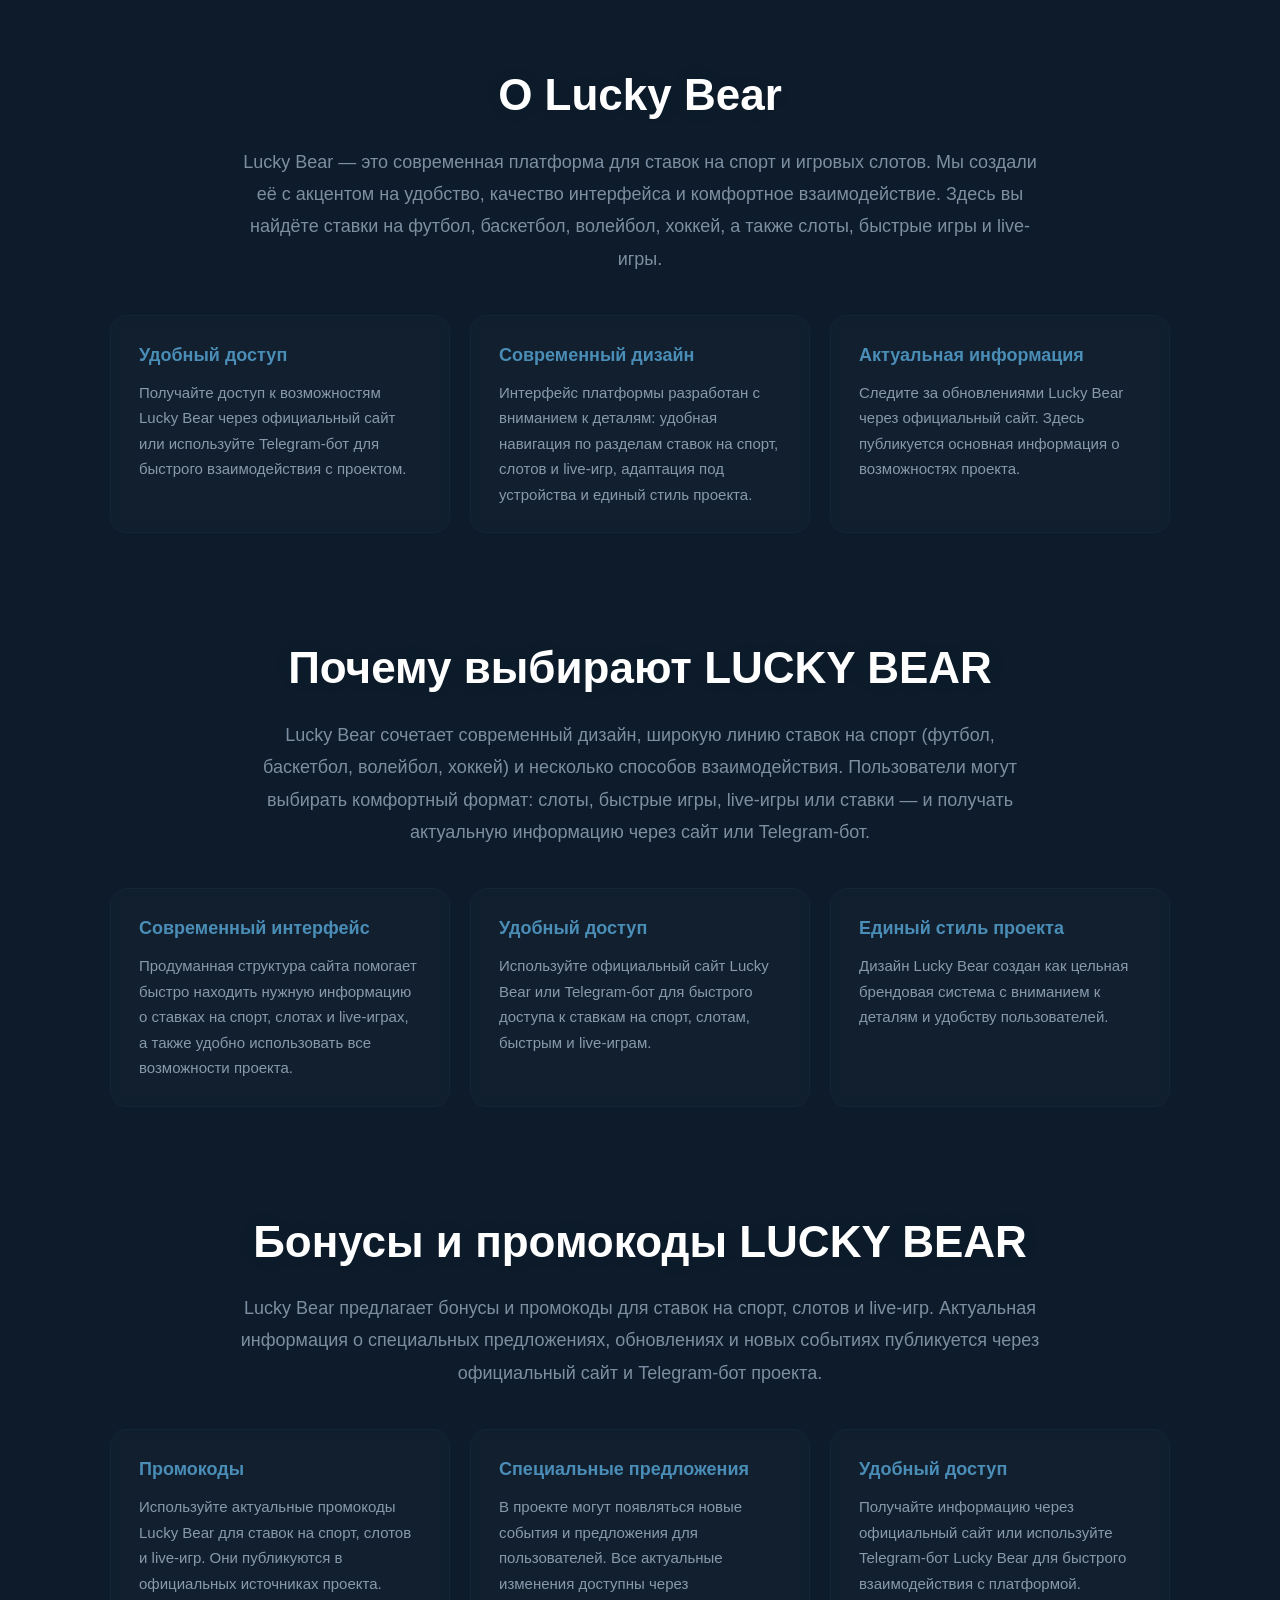
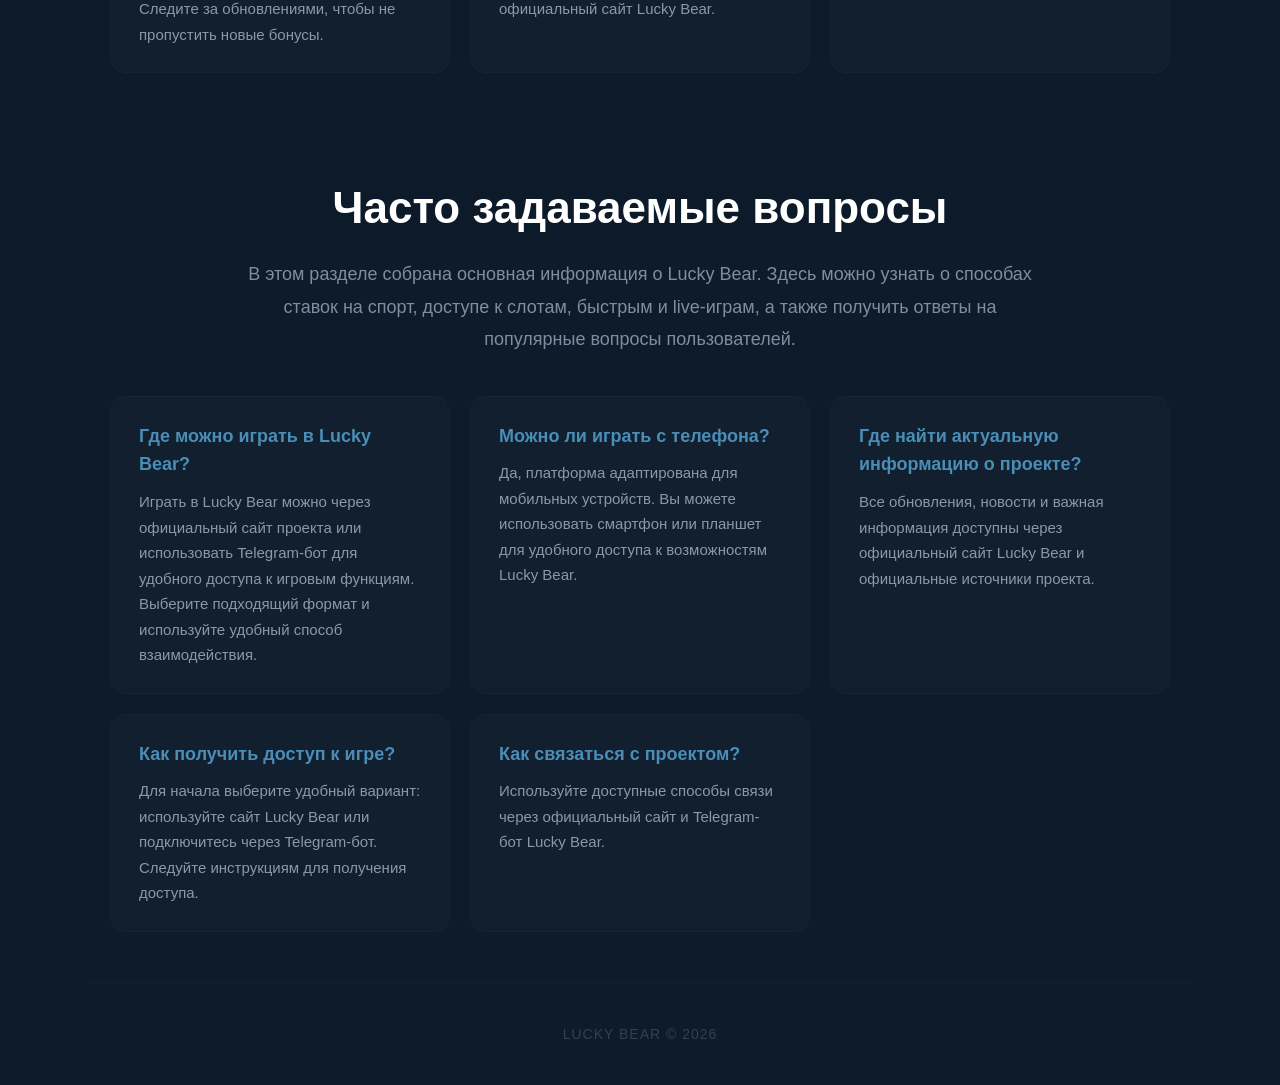
==== commit 390e04dd: "Update index.html" ====
--- a/index.html
+++ b/index.html
@@ -27,8 +27,8 @@
 
     <style>
         /* ===========================================
-           LUCKY BEAR — ТЁМНЫЙ СТИЛЬ (МЯГКИЙ ТЁМНО-СИНИЙ)
-           Белые заголовки, кнопки с градиентом
+           LUCKY BEAR — ПРЕМИАЛЬНЫЙ ТЁМНЫЙ СТИЛЬ
+           Благородные кнопки с переливом
            =========================================== */
 
         * {
@@ -57,7 +57,7 @@
             display: block;
         }
 
-        /* ===== ТЁМНЫЙ ФОН С МЯГКИМ ГРАДИЕНТОМ ===== */
+        /* ===== ТЁМНЫЙ ФОН ===== */
         .bear-background {
             position: fixed;
             top: 0;
@@ -68,7 +68,7 @@
             z-index: -1;
         }
 
-        /* ===== 4 МЕДВЕДЯ ПО УГЛАМ ===== */
+        /* ===== 4 МЕДВЕДЯ ===== */
         .bear-glow-1,
         .bear-glow-2,
         .bear-glow-3,
@@ -83,33 +83,10 @@
             opacity: 0.10;
         }
 
-        .bear-glow-1 {
-            top: 2%;
-            left: 1%;
-            width: 300px;
-            height: 300px;
-        }
-
-        .bear-glow-2 {
-            top: 2%;
-            right: 1%;
-            width: 300px;
-            height: 300px;
-        }
-
-        .bear-glow-3 {
-            bottom: 2%;
-            left: 1%;
-            width: 300px;
-            height: 300px;
-        }
-
-        .bear-glow-4 {
-            bottom: 2%;
-            right: 1%;
-            width: 300px;
-            height: 300px;
-        }
+        .bear-glow-1 { top: 2%; left: 1%; width: 300px; height: 300px; }
+        .bear-glow-2 { top: 2%; right: 1%; width: 300px; height: 300px; }
+        .bear-glow-3 { bottom: 2%; left: 1%; width: 300px; height: 300px; }
+        .bear-glow-4 { bottom: 2%; right: 1%; width: 300px; height: 300px; }
 
         /* ===== ХЕДЕР ===== */
         header {
@@ -158,10 +135,10 @@
             display: block;
             width: 100%;
             height: 3px;
-            background: #00aaff;
+            background: #4a8db7;
             border-radius: 3px;
             transition: all 0.3s ease;
-            box-shadow: 0 0 10px rgba(0, 170, 255, 0.2);
+            box-shadow: 0 0 10px rgba(74, 141, 183, 0.2);
         }
 
         .burger-btn.active span:nth-child(1) {
@@ -204,14 +181,14 @@
 
         .nav-link:hover,
         .nav-link.active {
-            color: #00aaff;
-            background: rgba(0, 170, 255, 0.08);
-            border-color: rgba(0, 170, 255, 0.15);
-            box-shadow: 0 0 20px rgba(0, 170, 255, 0.05);
+            color: #4a8db7;
+            background: rgba(74, 141, 183, 0.08);
+            border-color: rgba(74, 141, 183, 0.15);
+            box-shadow: 0 0 20px rgba(74, 141, 183, 0.05);
         }
 
         /* ============================================================
-           ВСЕ КНОПКИ — ПЕРЕЛИВАЮЩИЙСЯ ГОЛУБО-СИНИЙ ГРАДИЕНТ
+           ПРЕМИАЛЬНЫЕ КНОПКИ — БЛАГОРОДНЫЙ ТЁМНО-СИНИЙ С ПЕРЕЛИВОМ
            ============================================================ */
 
         /* ===== КНОПКА "ИГРАТЬ" В МЕНЮ ===== */
@@ -219,25 +196,42 @@
             display: flex;
             align-items: center;
             gap: 8px;
-            background: linear-gradient(135deg, #00ccff, #0066ff);
-            color: #ffffff;
+            background: linear-gradient(145deg, #0a2a4a, #1a4a6a);
+            color: #e0e8f0;
             padding: 8px 20px;
             border-radius: 30px;
             font-weight: 700;
             font-size: 15px;
-            transition: all 0.3s ease;
-            box-shadow: 0 4px 25px rgba(0, 136, 255, 0.2);
+            transition: all 0.4s ease;
+            box-shadow: 0 4px 20px rgba(0, 0, 0, 0.3);
             flex-shrink: 0;
-            border: none;
+            border: 1px solid rgba(74, 141, 183, 0.15);
             cursor: pointer;
-            background-size: 200% 200%;
-            animation: gradientShift 4s ease infinite;
+            position: relative;
+            overflow: hidden;
+        }
+
+        .bot-button::before {
+            content: '';
+            position: absolute;
+            top: -50%;
+            left: -50%;
+            width: 200%;
+            height: 200%;
+            background: radial-gradient(circle, rgba(74, 141, 183, 0.1) 0%, transparent 70%);
+            opacity: 0;
+            transition: opacity 0.6s ease;
         }
 
         .bot-button:hover {
             transform: scale(1.05);
-            box-shadow: 0 6px 40px rgba(0, 136, 255, 0.4);
-            animation: gradientShift 1.5s ease infinite;
+            box-shadow: 0 6px 30px rgba(74, 141, 183, 0.2);
+            border-color: rgba(74, 141, 183, 0.3);
+            background: linear-gradient(145deg, #0f3050, #1f5a7a);
+        }
+
+        .bot-button:hover::before {
+            opacity: 1;
         }
 
         .bot-button img {
@@ -249,54 +243,60 @@
         /* ===== ГЛАВНАЯ КНОПКА "ИГРАТЬ НА САЙТЕ" ===== */
         .main-button {
             display: inline-block;
-            background: linear-gradient(135deg, #00ccff, #0066ff);
-            color: #ffffff;
+            background: linear-gradient(145deg, #0a2a4a, #1a4a6a);
+            color: #e0e8f0;
             padding: 14px 40px;
             border-radius: 50px;
             font-weight: 700;
             font-size: 17px;
-            transition: all 0.3s ease;
-            box-shadow: 0 4px 30px rgba(0, 136, 255, 0.15);
-            border: none;
+            transition: all 0.4s ease;
+            box-shadow: 0 4px 25px rgba(0, 0, 0, 0.3);
+            border: 1px solid rgba(74, 141, 183, 0.15);
             cursor: pointer;
-            background-size: 200% 200%;
-            animation: gradientShift 4s ease infinite;
+            position: relative;
+            overflow: hidden;
+        }
+
+        .main-button::before {
+            content: '';
+            position: absolute;
+            top: -50%;
+            left: -50%;
+            width: 200%;
+            height: 200%;
+            background: radial-gradient(circle, rgba(74, 141, 183, 0.12) 0%, transparent 70%);
+            opacity: 0;
+            transition: opacity 0.6s ease;
         }
 
         .main-button:hover {
             transform: translateY(-3px) scale(1.02);
-            box-shadow: 0 8px 50px rgba(0, 136, 255, 0.3);
-            animation: gradientShift 1.5s ease infinite;
+            box-shadow: 0 8px 40px rgba(74, 141, 183, 0.15);
+            border-color: rgba(74, 141, 183, 0.25);
+            background: linear-gradient(145deg, #0f3050, #1f5a7a);
+        }
+
+        .main-button:hover::before {
+            opacity: 1;
         }
 
         /* ===== ВТОРИЧНАЯ КНОПКА "ПОСМОТРЕТЬ КАТАЛОГ ИГР" ===== */
         .main-button.secondary {
             background: transparent;
-            color: #00aaff;
+            color: #4a8db7;
             box-shadow: none;
-            border: 2px solid rgba(0, 136, 255, 0.3);
-            animation: none;
+            border: 2px solid rgba(74, 141, 183, 0.2);
+        }
+
+        .main-button.secondary::before {
+            display: none;
         }
 
         .main-button.secondary:hover {
-            background: rgba(0, 136, 255, 0.08);
-            border-color: #00aaff;
-            box-shadow: 0 4px 30px rgba(0, 136, 255, 0.1);
+            background: rgba(74, 141, 183, 0.05);
+            border-color: rgba(74, 141, 183, 0.4);
+            box-shadow: 0 4px 30px rgba(74, 141, 183, 0.05);
             transform: translateY(-3px) scale(1.02);
-            animation: none;
-        }
-
-        /* ===== АНИМАЦИЯ ПЕРЕЛИВА ГРАДИЕНТА ===== */
-        @keyframes gradientShift {
-            0% {
-                background-position: 0% 50%;
-            }
-            50% {
-                background-position: 100% 50%;
-            }
-            100% {
-                background-position: 0% 50%;
-            }
         }
 
         /* ===== МОБИЛЬНОЕ МЕНЮ ===== */
@@ -311,7 +311,7 @@
             padding: 20px;
             flex-direction: column;
             gap: 8px;
-            border-bottom: 1px solid rgba(0, 170, 255, 0.05);
+            border-bottom: 1px solid rgba(74, 141, 183, 0.05);
             z-index: 999;
             max-height: calc(100vh - 70px);
             overflow-y: auto;
@@ -332,9 +332,9 @@
 
         .mobile-menu .nav-link:hover,
         .mobile-menu .nav-link.active {
-            background: rgba(0, 170, 255, 0.06);
-            border-color: rgba(0, 170, 255, 0.1);
-            color: #00aaff;
+            background: rgba(74, 141, 183, 0.06);
+            border-color: rgba(74, 141, 183, 0.1);
+            color: #4a8db7;
         }
 
         /* ===== ГЕРОЙ ===== */
@@ -355,7 +355,7 @@
             margin: 0 auto 20px;
             transition: all 0.1s ease;
             animation: floatLogo 4s ease-in-out infinite;
-            filter: drop-shadow(0 0 40px rgba(0, 170, 255, 0.15));
+            filter: drop-shadow(0 0 40px rgba(74, 141, 183, 0.15));
         }
 
         @keyframes floatLogo {
@@ -363,18 +363,18 @@
             50% { transform: translateY(-10px); }
         }
 
-        /* ===== ЗАГОЛОВКИ (БЕЛЫЕ С НЕОНОВЫМ СВЕЧЕНИЕМ) ===== */
+        /* ===== ЗАГОЛОВКИ (БЕЛЫЕ) ===== */
         .title {
             font-size: clamp(40px, 8vw, 80px);
             font-weight: 900;
             color: #ffffff;
             letter-spacing: 2px;
             line-height: 1.1;
-            text-shadow: 0 0 40px rgba(0, 170, 255, 0.1);
+            text-shadow: 0 0 40px rgba(74, 141, 183, 0.08);
         }
 
         .title span {
-            color: #00aaff;
+            color: #4a8db7;
         }
 
         .subtitle {
@@ -422,18 +422,17 @@
             scroll-margin-top: 90px;
         }
 
-        /* ===== ЗАГОЛОВКИ (БЕЛЫЕ) ===== */
         .section-title {
             font-size: clamp(28px, 4vw, 44px);
             font-weight: 700;
             text-align: center;
             margin-bottom: 15px;
             color: #ffffff;
-            text-shadow: 0 0 30px rgba(0, 170, 255, 0.05);
+            text-shadow: 0 0 30px rgba(74, 141, 183, 0.05);
         }
 
         .section-title span {
-            color: #00aaff;
+            color: #4a8db7;
         }
 
         .section-description {
@@ -448,7 +447,7 @@
         /* ===== ИНФО-БЛОКИ ===== */
         .info-block {
             background: rgba(255, 255, 255, 0.03);
-            border: 1px solid rgba(0, 170, 255, 0.06);
+            border: 1px solid rgba(74, 141, 183, 0.06);
             border-radius: 16px;
             padding: 30px 35px;
             margin-bottom: 20px;
@@ -457,17 +456,17 @@
         }
 
         .info-block:hover {
-            border-color: rgba(0, 170, 255, 0.12);
+            border-color: rgba(74, 141, 183, 0.12);
             background: rgba(255, 255, 255, 0.05);
             box-shadow: 0 8px 40px rgba(0, 0, 0, 0.2);
         }
 
         .info-block h3 {
-            color: #00aaff;
+            color: #4a8db7;
             font-size: 20px;
             margin-bottom: 10px;
             font-weight: 600;
-            text-shadow: 0 0 20px rgba(0, 170, 255, 0.1);
+            text-shadow: 0 0 20px rgba(74, 141, 183, 0.08);
         }
 
         .info-block p {
@@ -477,8 +476,8 @@
         }
 
         .info-highlight {
-            border-color: rgba(0, 170, 255, 0.12);
-            background: rgba(0, 170, 255, 0.04);
+            border-color: rgba(74, 141, 183, 0.12);
+            background: rgba(74, 141, 183, 0.04);
         }
 
         /* ===== СЕТКИ ===== */
@@ -498,7 +497,7 @@
         .promo-card,
         .faq-card {
             background: rgba(255, 255, 255, 0.02);
-            border: 1px solid rgba(0, 170, 255, 0.05);
+            border: 1px solid rgba(74, 141, 183, 0.05);
             border-radius: 16px;
             padding: 25px 28px;
             transition: all 0.3s ease;
@@ -510,7 +509,7 @@
         .advantages-card:hover,
         .promo-card:hover,
         .faq-card:hover {
-            border-color: rgba(0, 170, 255, 0.1);
+            border-color: rgba(74, 141, 183, 0.1);
             background: rgba(255, 255, 255, 0.04);
             transform: translateY(-2px);
             box-shadow: 0 8px 40px rgba(0, 0, 0, 0.2);
@@ -521,7 +520,7 @@
         .advantages-card h3,
         .promo-card h3,
         .faq-card h3 {
-            color: #00aaff;
+            color: #4a8db7;
             font-size: 18px;
             margin-bottom: 10px;
             font-weight: 600;
@@ -554,11 +553,11 @@
 
         .rules-extra-card:hover {
             background: rgba(255, 255, 255, 0.04);
-            border-color: rgba(0, 170, 255, 0.08);
+            border-color: rgba(74, 141, 183, 0.08);
         }
 
         .rules-extra-card h3 {
-            color: #00aaff;
+            color: #4a8db7;
             font-size: 17px;
             margin-bottom: 8px;
             font-weight: 600;
@@ -584,78 +583,25 @@
 
         /* ===== АДАПТИВ ===== */
         @media (max-width: 768px) {
-            body {
-                padding-top: 60px;
-            }
-
-            header {
-                height: 60px;
-                padding: 0 15px;
-            }
-
-            .brand-icon img {
-                height: 34px;
-            }
-
-            .burger-btn {
-                display: flex;
-            }
-
-            .nav {
-                display: none;
-            }
-
-            .bot-button {
-                padding: 6px 14px;
-                font-size: 13px;
-            }
-
-            .bot-button img {
-                height: 20px;
-            }
-
-            .hero {
-                padding: 20px 15px 20px;
-                min-height: 60vh;
-            }
-
-            .logo {
-                max-width: 120px;
-            }
-
-            .rules-grid,
-            .about-box,
-            .advantages-box,
-            .bonus-box,
-            .faq-box {
-                grid-template-columns: 1fr;
-            }
-
-            .rules-extra {
-                grid-template-columns: 1fr;
-            }
-
-            section {
-                padding: 30px 15px;
-            }
-
-            .info-block {
-                padding: 20px;
-            }
-
-            .title {
-                font-size: clamp(28px, 6vw, 40px);
-            }
-
-            .bear-glow-1,
-            .bear-glow-2,
-            .bear-glow-3,
-            .bear-glow-4 {
+            body { padding-top: 60px; }
+            header { height: 60px; padding: 0 15px; }
+            .brand-icon img { height: 34px; }
+            .burger-btn { display: flex; }
+            .nav { display: none; }
+            .bot-button { padding: 6px 14px; font-size: 13px; }
+            .bot-button img { height: 20px; }
+            .hero { padding: 20px 15px 20px; min-height: 60vh; }
+            .logo { max-width: 120px; }
+            .rules-grid, .about-box, .advantages-box, .bonus-box, .faq-box { grid-template-columns: 1fr; }
+            .rules-extra { grid-template-columns: 1fr; }
+            section { padding: 30px 15px; }
+            .info-block { padding: 20px; }
+            .title { font-size: clamp(28px, 6vw, 40px); }
+            .bear-glow-1, .bear-glow-2, .bear-glow-3, .bear-glow-4 {
                 width: 100px !important;
                 height: 100px !important;
                 opacity: 0.08 !important;
             }
-
             .bear-glow-1 { top: 2%; left: 1%; }
             .bear-glow-2 { top: 2%; right: 1%; }
             .bear-glow-3 { bottom: 2%; left: 1%; }
@@ -663,9 +609,7 @@
         }
 
         @media (min-width: 769px) {
-            .mobile-menu {
-                display: none !important;
-            }
+            .mobile-menu { display: none !important; }
         }
     </style>
 
@@ -724,14 +668,12 @@
             <img src="images/menu-logo.png" alt="LUCKY BEAR">
         </a>
 
-        <!-- БУРГЕР-КНОПКА -->
         <button class="burger-btn" id="burgerBtn" aria-label="Открыть меню">
             <span></span>
             <span></span>
             <span></span>
         </button>
 
-        <!-- ДЕСКТОПНОЕ МЕНЮ -->
         <nav class="nav" id="desktopNav">
             <a href="how-to-play.html" class="nav-link">Как играть</a>
             <a href="rules.html" class="nav-link">Правила</a>
@@ -745,7 +687,6 @@
             <a href="faq.html" class="nav-link">FAQ</a>
         </nav>
 
-        <!-- МОБИЛЬНОЕ МЕНЮ -->
         <div class="mobile-menu" id="mobileMenu">
             <a href="how-to-play.html" class="nav-link">Как играть</a>
             <a href="rules.html" class="nav-link">Правила</a>
